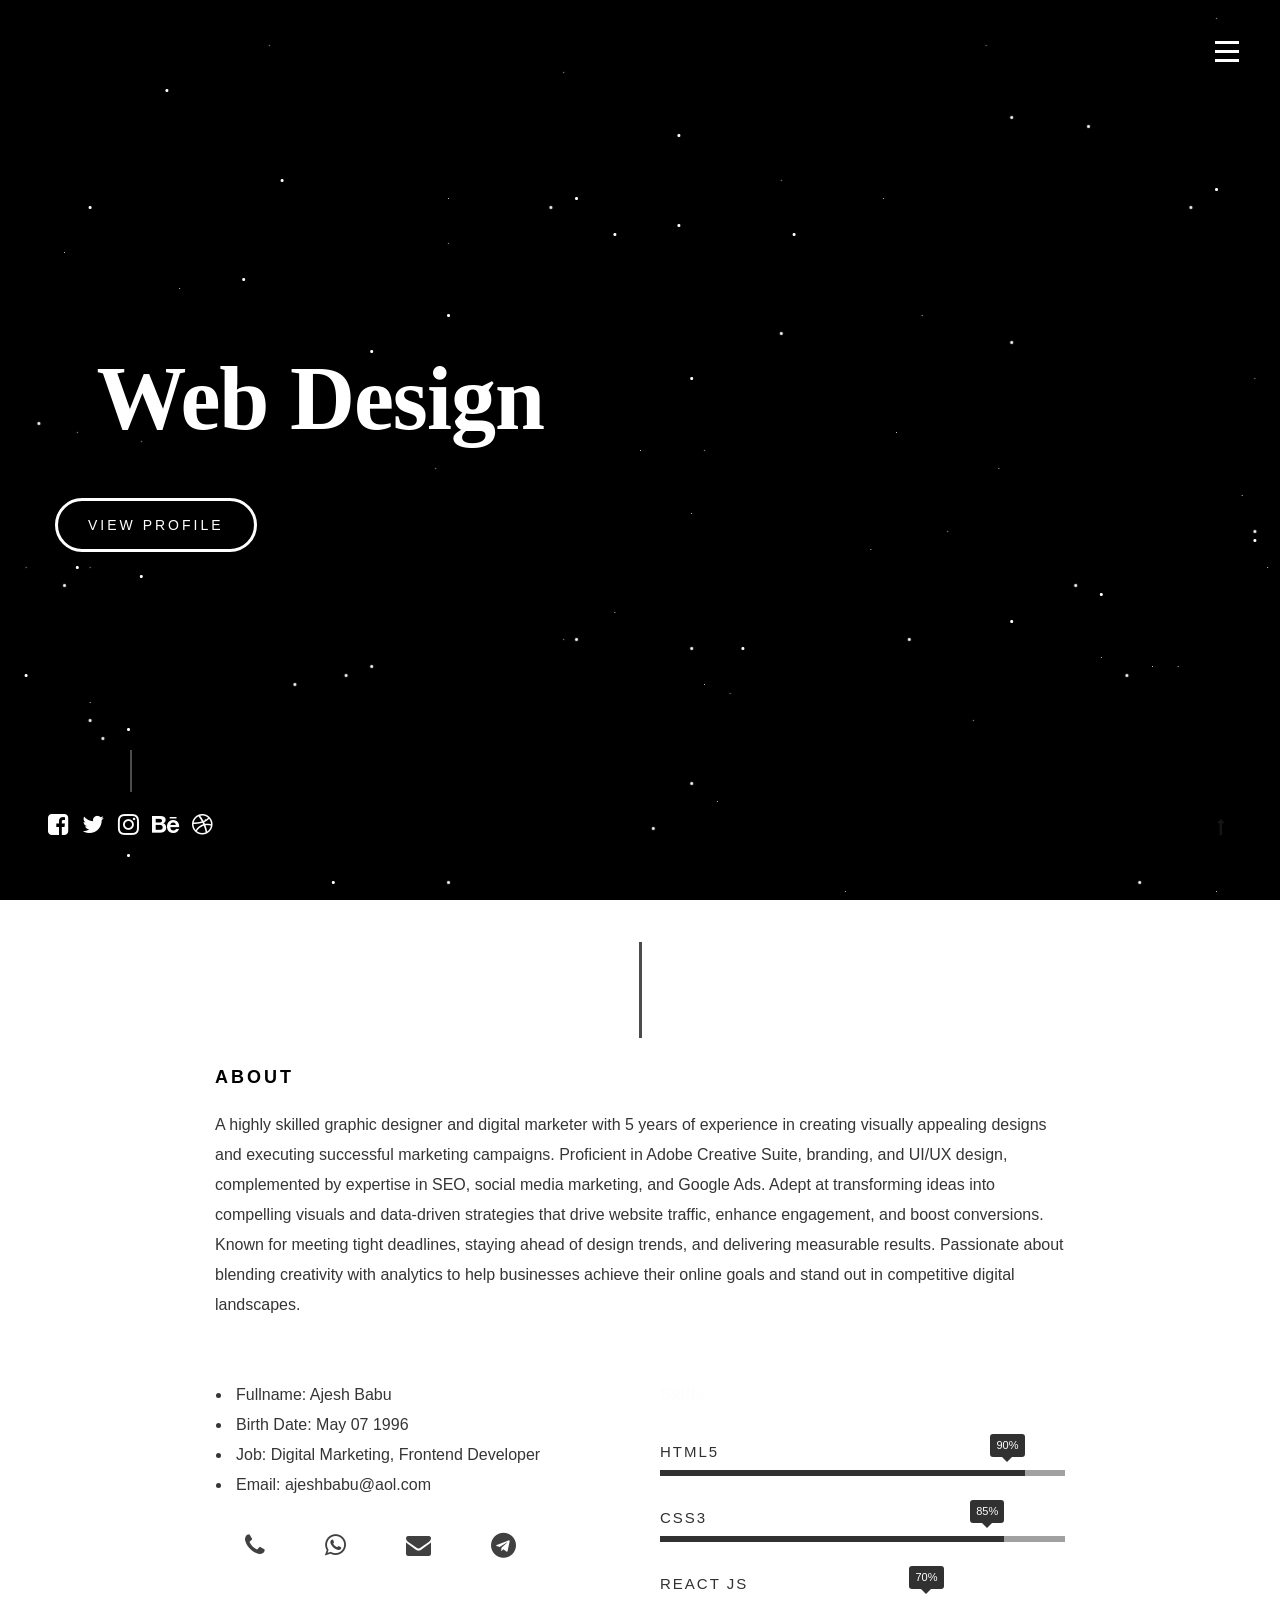
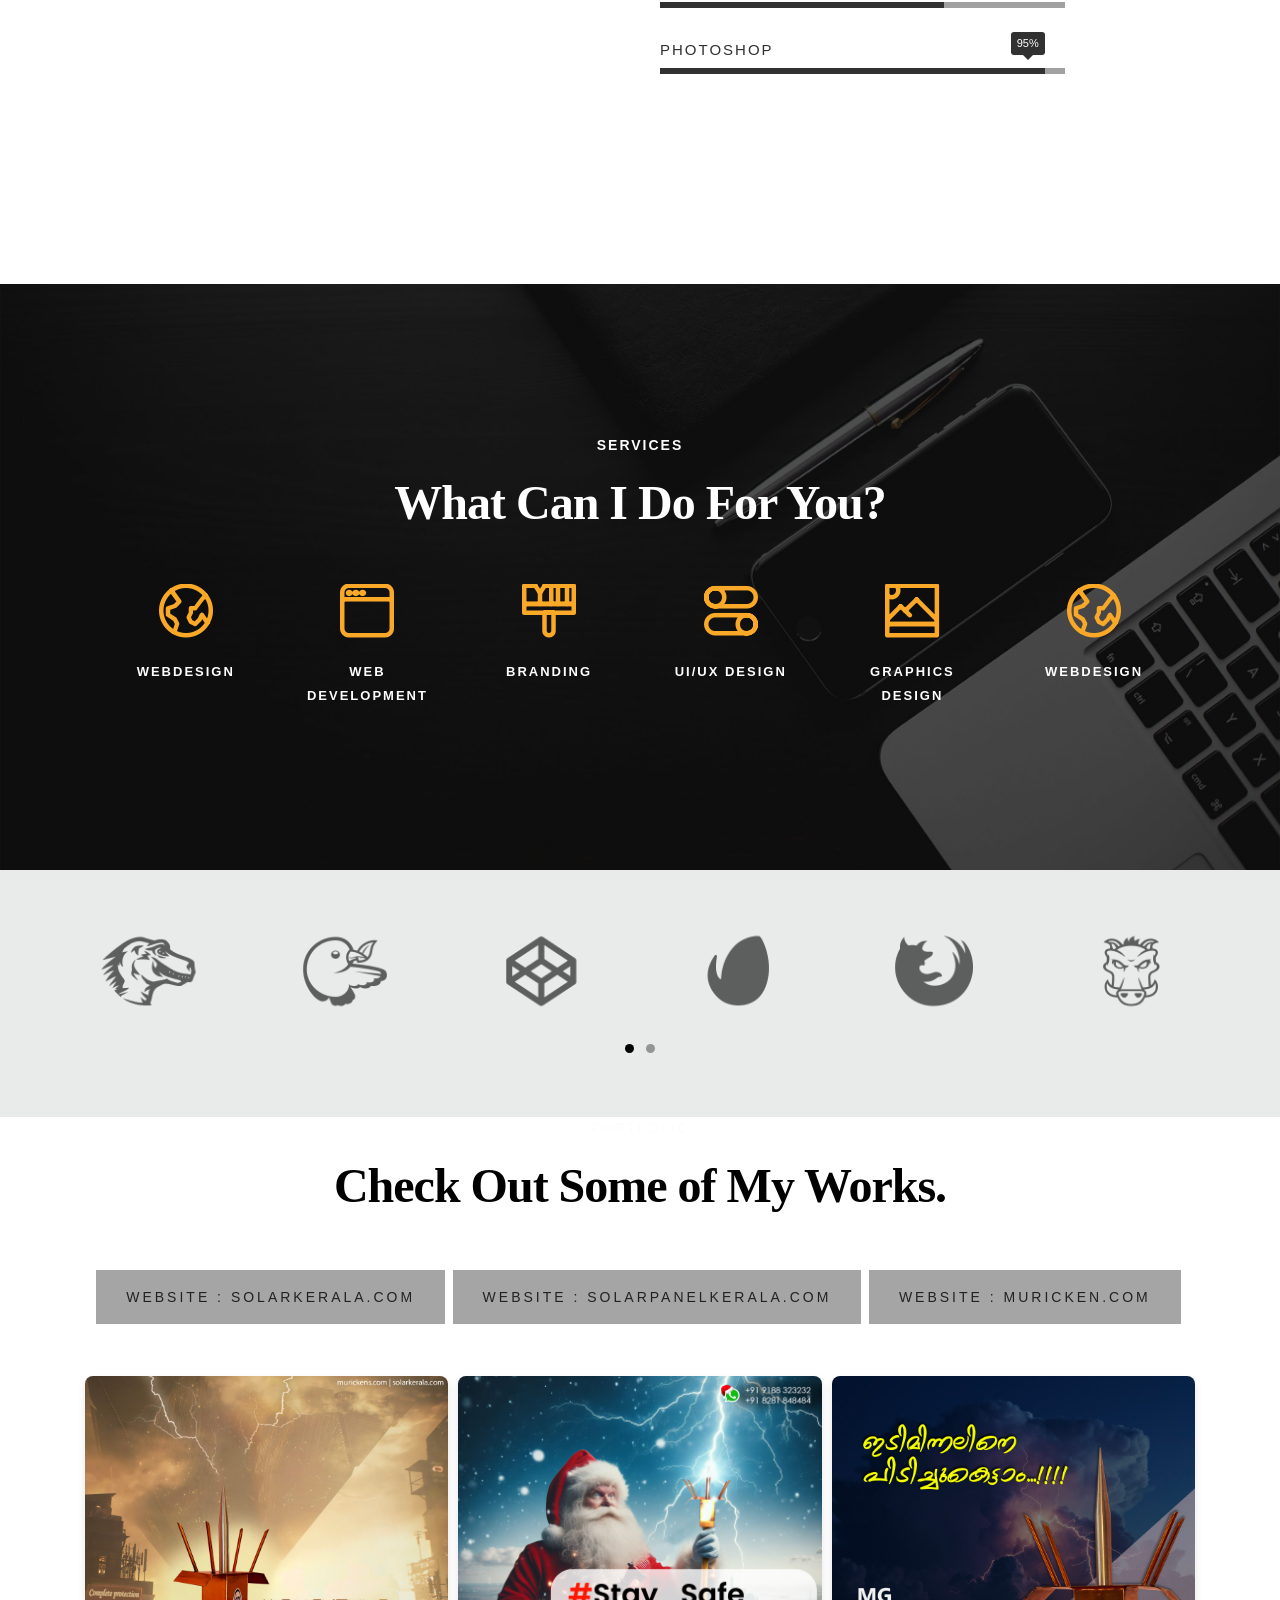
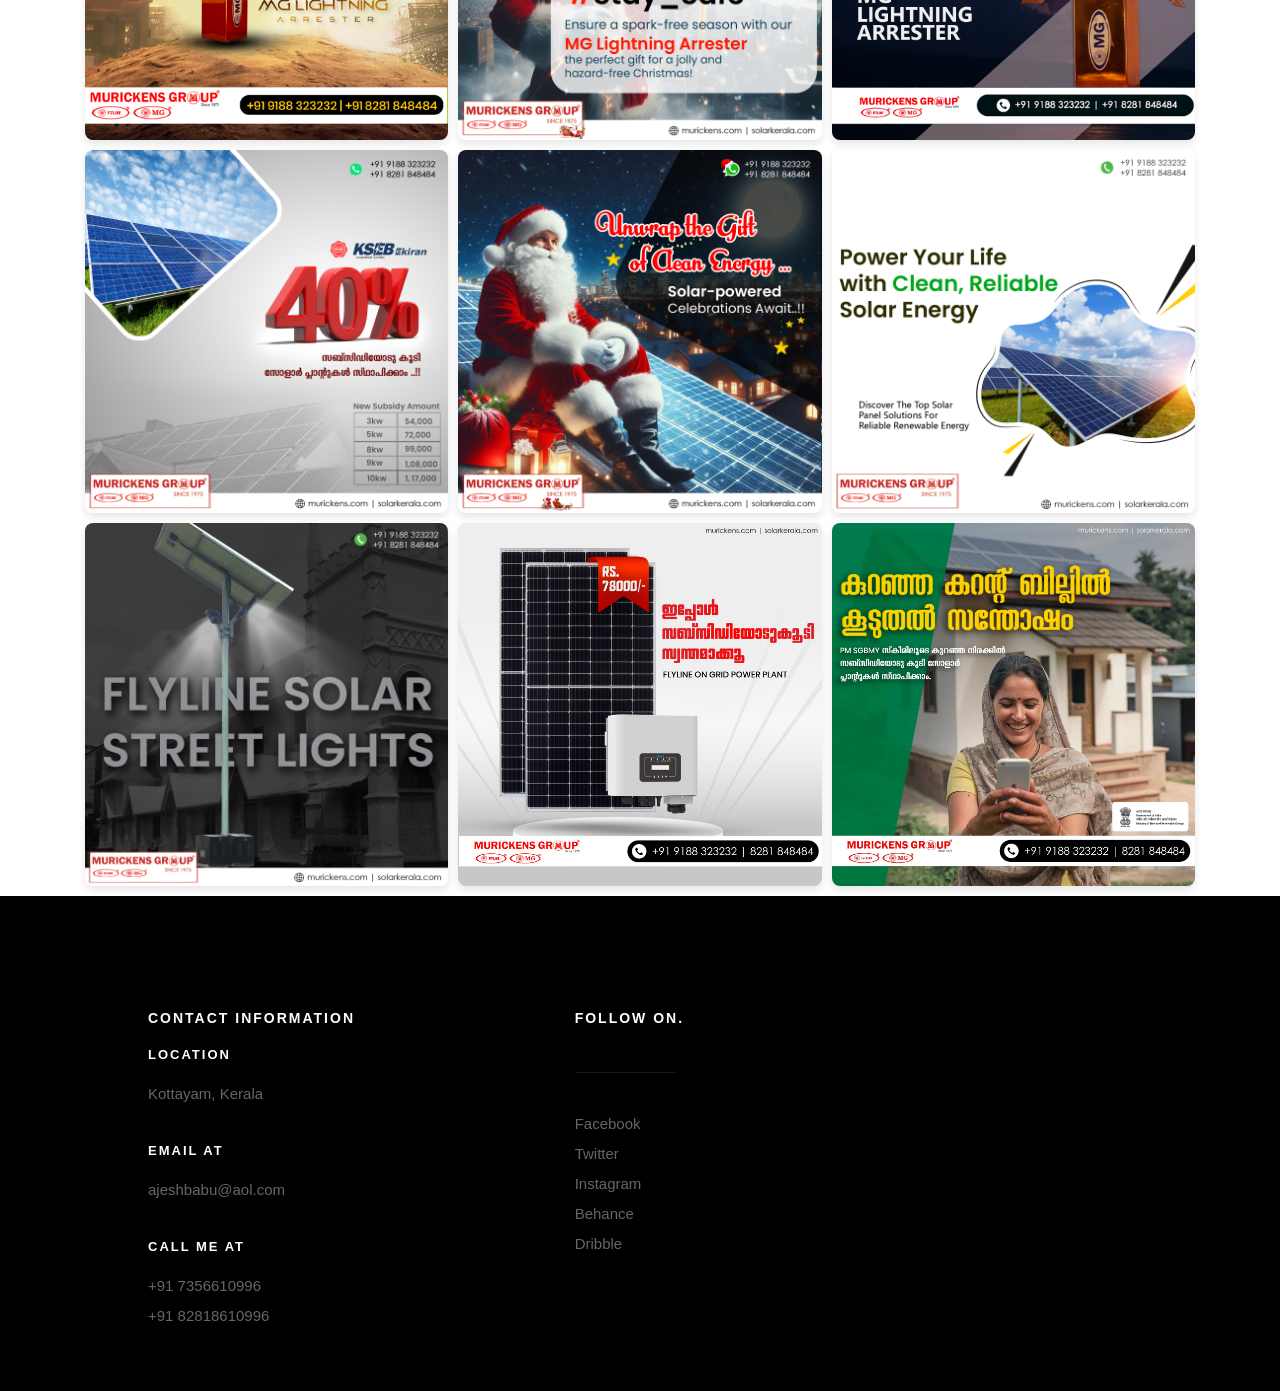
==== index.html @ 805abedb "Add files via upload" ====
<!DOCTYPE html>
<html class="no-js" lang="en"> 
<head>

   <!--- basic page needs
   ================================================== -->
   <meta charset="utf-8">
	<title>Ajesh Babu</title>
	<meta name="description" content="">  
	<meta name="author" content="">

   <!-- mobile specific metas
   ================================================== -->
	<meta name="viewport" content="width=device-width, initial-scale=1, maximum-scale=1">

 	<!-- CSS
   ================================================== -->
   <link rel="stylesheet" href="css/base.css">
   <link rel="stylesheet" href="css/vendor.css">  
   <link rel="stylesheet" href="css/main.css">  

   <!-- script
   ================================================== -->
	<script src="js/modernizr.js"></script>
	<script src="js/pace.min.js"></script>

   <!-- favicons
	================================================== -->
	<link rel="shortcut icon" href="favicon.ico" type="image/x-icon">
	<link rel="icon" href="favicon.ico" type="image/x-icon">

</head>
<body id="top">

	
	

	<header class="animate-section">
		<!-- Add to CSS -->
		
		<a id="header-menu-trigger" href="#0">
		 	<span class="header-menu-text"></span>
		  	<span class="header-menu-icon"></span>
		</a> 
		<nav id="menu-nav-wrap">
			<a href="#0" class="close-button" title="close"><span>Close</span></a>	
	   	<h3>Ajesh Babu </h3>  
<img src="images/ajz.png" alt="Avatar" style="width:200px" style="border-radius: 50%">
			<ul class="nav-list">
				<li class="current"><a class="smoothscroll" href="#home" title="">Home</a></li>
				<li><a class="smoothscroll" href="#about" title="">About</a></li>
				<li><a class="smoothscroll" href="#services" title="">Services</a></li>
				<li><a class="smoothscroll" href="#portfolio" title="">Works</a></li>
				<li><a class="smoothscroll" href="#contact" title="">Contact</a></li>						
			</ul>	

			
			<ul class="header-social-list">
	         <li>
	         	<a href="https://www.facebook.com/ajezhbabu"><i class="fa fa-facebook-square"></i></a>
	         </li>
	         <li>
	         	<a href="https://x.com/ajesh_babu"><i class="fa fa-twitter"></i></a>
	         </li>
	         <li>
	         	<a href="https://www.instagram.com/_ajesh_babu/"><i class="fa fa-instagram"></i></a>
	         </li>
            <li>
            	<a href="#"><i class="fa fa-behance"></i></a>
            </li>
	         <li>
	         	<a href="#"><i class="fa fa-dribbble"></i></a>
	         </li>	         
	      </ul>		

		</nav>  <!-- end #menu-nav-wrap -->

	</header> <!-- end header -->  


   <!-- home
   ================================================== -->
   

   	<div class="overlay"></div>

   	<div class="home-content-table">	
		   <div class="home-content-tablecell">
		   	<div class="row" align="left">
		   	<div class="col-twelve">		   			
			<div class="main"></div>
			</div>
				    				
	<h1>&nbsp;
	<a href=""class="typewrite" data-period="2000" data-type='[ "Web Design", "Graphic Design", "SEO", "SMM" ]'>
	<span class="wrap"></span>
	</a>
    </h1>
	<div class="more animate-intro"><a class="smoothscroll button stroke" href="#about">View Profile</a></div>							

			<!-- end col-twelve --> 
		   </div> <!-- end row --> 
		   </div> <!-- end home-content-tablecell --> 		   
		   </div> <!-- end home-content-table -->

		<ul class="home-social-list">
	    <div class="animate-intro">
	    <a href="https://www.facebook.com/ajezhbabu"><i class="fa fa-facebook-square"></i></a>&nbsp;
	    <a href="https://x.com/ajesh_babu"><i class="fa fa-twitter"></i></a>&nbsp;
	    <a href="https://www.instagram.com/_ajesh_babu/"><i class="fa fa-instagram"></i></a>&nbsp;
        <a href="#"><i class="fa fa-behance"></i></a>&nbsp;
	    <a href="#"><i class="fa fa-dribbble"></i></a>
	   </ul> <!-- end home-social-list -->	

	</section> <!-- end home -->


   <!-- about
   ================================================== -->
   
 
 
   <section id="about">
   <div class="row about-wrap">
	

   <h3 class="animate-this">About</h3>
   <p class="animate-this"> A highly skilled graphic designer and digital marketer with 5 years of experience in creating visually appealing designs and executing successful marketing campaigns. Proficient in Adobe Creative Suite, branding, and UI/UX design, complemented by expertise in SEO, social media marketing, and Google Ads. Adept at transforming ideas into compelling visuals and data-driven strategies that drive website traffic, enhance engagement, and boost conversions. Known for meeting tight deadlines, staying ahead of design trends, and delivering measurable results. Passionate about blending creativity with analytics to help businesses achieve their online goals and stand out in competitive digital landscapes.</p>	
   <Br>

<div class="row about-content">

	<div class="col-six tab-full">

		

		<ul class="info-list">
			<li>
				<strong>Fullname:</strong>
				<span>Ajesh Babu</span>
			</li>
			<li>
				<strong>Birth Date:</strong>
				<span>May 07 1996</span>
			</li>
			<li>
				<strong>Job:</strong>
				<span>Digital Marketing, Frontend Developer</span>
			</li>
			<!--<li>
				<strong>Website:</strong>
				<span>www.kardswebsite.com</span>
			</li>-->
			<li>
				<strong>Email:</strong>
				<span>ajeshbabu@aol.com</span>
			</li>

		</ul> <!-- /info-list -->
		<ub class="animate-this">
			<li><a class="call" href="tel:+91735610996"><i class="fa fa-phone" aria-hidden="true"></i></a></li>
			<li><a class="wp" href="https://wa.me/+917356610996"><i class="fa fa-whatsapp" aria-hidden="true"></i></a></li>
			<li><a class="mail" href="mailto:ajeshbabu@aol.com"><i class="fa fa-envelope" aria-hidden="true"></i></a></li>
			<li><a class="tele" href="https://t.me/ajezh"><i class="fa fa-telegram" aria-hidden="true"></i></a></li>
		 </ub>
		 <p></p>
	</div>

	<div class="col-six tab-full">

		<h4>Skills</h4>
		
		 <ul class="skill-bars">
			<li>
				<div class="progress percent90"><span>90%</span></div>
				<strong>HTML5</strong>
			</li>
			<li>
				<div class="progress percent85"><span>85%</span></div>
				<strong>CSS3</strong>
			</li>
			<li>
				<div class="progress percent70"><span>70%</span></div>
				<strong>React JS</strong>
			</li>
			<li>
				<div class="progress percent95"><span>95%</span></div>
				<strong>Photoshop</strong>
			</li>
			

		 </ul> <!-- /skill-bars -->		

	</div>

</div>
<br>
		

</div>
   	</div> <!-- end col-full  -->
   	</div> <!-- end about-wrap  -->
    </section> <!-- end about -->



	<section id="services">

		<div class="overlay"></div>

		<div class="row section-intro">
   		<div class="col-twelve">

   			<h5>Services</h5>
   			<h1>What Can I Do For You?</h1>

   		</div>   		
   	</div> <!-- /section-intro -->

   	<div class="row services-content">
    <div id="owl-slider" class="owl-carousel services-list">

	      	<div class="service">	
	      		<span class="icon"><i class="icon-earth"></i></span>            
	            <div class="service-content">	
	            	 <h6>Webdesign</h6>
                </div> 	         	 
				</div> <!-- /service -->
				<div class="service">	
					<span class="icon"><i class="icon-window"></i></span>                          
	            <div class="service-content">	
	            	<h6>Web Development</h6>  
                </div>	                          
			    </div> <!-- /service -->
    		   <div class="service">
			   	<span class="icon"><i class="icon-paint-brush"></i></span>		            
	            <div class="service-content">
            	<h6>Branding</h6>
	            </div> 	            	               

			   </div> <!-- /service -->

				<div class="service">

					<span class="icon"><i class="icon-toggles"></i></span>	              

	            <div class="service-content">

	            	<h6>UI/UX Design</h6>

		            
	         		
	            </div>                

				</div> <!-- /service -->

			   <div class="service">

			   	<span class="icon"><i class="icon-image"></i></span>	            

	            <div class="service-content">

	            	<h6>Graphics Design</h6>


	            </div>	               

			   </div> <!-- /service -->
        

	            
			   </div> <!-- /service -->

	      </div> <!-- /services-list -->
   		
   	</div> <!-- /services-content -->
		
	</section>






   
	<!-- stats
   ================================================== -->
   <section id="clients">

		<div class="row animate-this">
			<div class="col-twelve">

				<div class="client-lists owl-carousel">
  					<div><img src="images/clients/mozilla.png" alt=""></div>
  					<div><img src="images/clients/bower.png" alt=""></div>
  					<div><img src="images/clients/codepen.png" alt=""></div>
  					<div><img src="images/clients/envato.png" alt=""></div>
  					<div><img src="images/clients/firefox.png" alt=""></div>
  					<div><img src="images/clients/grunt.png" alt=""></div>
  					<div><img src="images/clients/evernote.png" alt=""></div>
  					<div><img src="images/clients/github.png" alt=""></div>
  					<div><img src="images/clients/joomla.png" alt=""></div>
  					<div><img src="images/clients/jQuery.png" alt=""></div>
  					<div><img src="images/clients/wordpress.png" alt=""></div>
				</div>
				
			</div> <!-- end col-twelve -->
		</div> <!-- end row -->

   </section> <!-- end clients -->





   <section id="portfolio">

	<div class="row section-intro">
	   <div class="col-twelve">

		   <h5>Portfolio</h5>
		   <h1>Check Out Some of My Works.</h1><br>
<div align="center">
<a href="https://solarkerala.com"><button class="bu">
    <span>Website : Solarkerala.com</span>
</button></a>
<a href="https://solarpanelkerala.com"><button class="bu">
    <span>Website : Solarpanelkerala.com</span>
</button></a>
<a href="https://muricken.com"><button class="bu">
    <span>Website : muricken.com</span>
</button></a>
</div>

 <br>

    <div class="gallery">
        <div class="gallery-item">
            <img src="images/portfolio/1.jpg" alt="Image 1">
        </div>
        <div class="gallery-item">
            <img src="images/portfolio/2.jpg" alt="Image 2">
        </div>
        <div class="gallery-item">
            <img src="images/portfolio/3.jpg" alt="Image 3">
        </div>
        <div class="gallery-item">
            <img src="images/portfolio/4.jpg" alt="Image 4">
        </div>
        <div class="gallery-item">
            <img src="images/portfolio/5.jpg" alt="Image 5">
        </div>
        <div class="gallery-item">
            <img src="images/portfolio/6.jpg" alt="Image 6">
        </div>
		<div class="gallery-item">
            <img src="images/portfolio/7.jpg" alt="Image 4">
        </div>
        <div class="gallery-item">
            <img src="images/portfolio/8.jpg" alt="Image 5">
        </div>
        <div class="gallery-item">
            <img src="images/portfolio/9.webp" alt="Image 6">
        </div>
    </div>

</section> <!-- /portfolio --> 
	<!-- contact
   ================================================== -->
 
	<footer>
     	<div class="footer-main">

   		<div class="row">  

	      	<div class="col-five tab-full footer-about">       

				<h5>Contact Information</h5>

				<div class="cinfo">
					  <h6>Location</h6>
					  <p>
					   Kottayam, Kerala
				   </p>
				  </div> <!-- end cinfo -->
   
				  <div class="cinfo">
					  <h6>Email At</h6>
					  <p>
						ajeshbabu@aol.com	     
					  </p>
				  </div> <!-- end cinfo -->
   
				  <div class="cinfo">
					  <h6>Call me At</h6>
					  <p>
						  +91 7356610996
						  <br> +91 82818610996
					  </p>
				  </div>
		      </div> <!-- end footer-about -->

	      	<div class="col-three tab-full footer-social">

	      		<h4 class="h05">Follow on.</h4>

	      		<ul class="list-links">
	      			<li><a href="https://www.facebook.com/ajezhbabu">Facebook</a></li>
						<li><a href="https://x.com/ajesh_babu">Twitter</a></li>
						<li><a href="https://www.instagram.com/_ajesh_babu/">Instagram</a></li>
						<li><a href="#">Behance</a></li>
						<li><a href="#">Dribble</a></li>						
					</ul>

	      	</div> <!-- end footer-social -->  

	      	

	      		

	      		</div>
	      	           	
	      	</div> <!-- end footer-subscribe -->      	    

	      </div> <!-- end row -->

   	</div> <!-- end footer-main -->

   

      <div id="go-top">
		   <a class="smoothscroll" title="Back to Top" href="#top">
		   	<i class="fa fa-long-arrow-up" aria-hidden="true"></i>
		   </a>
		</div>		
   </footer>

   <div id="preloader"> 
    	<div id="loader"></div>
   </div> 

   <!-- Java Script
   ================================================== --> 
   <script src="js/jquery-2.1.3.min.js"></script>
   <script src="js/plugins.js"></script>
   <script src="js/main.js"></script>

</body>

</html>
---- css/base.css ----
/* =================================================================== 
 *
 *  Infinity v1.0 Base Stylesheet
 *  01-02-2017
 *  ------------------------------------------------------------------
 *  TOC:
 *  01. reset
 *  02. basic/base setup styles
 *  03. grid
 *  04. MISC
 *
 * =================================================================== */

/* ===================================================================
 *  01. reset - normalize.css v3.0.2 | MIT License | git.io/normalize
 *
 * ------------------------------------------------------------------- */
html {
  font-family: sans-serif;
  -ms-text-size-adjust: 100%;
  -webkit-text-size-adjust: 100%;
}

body {
  margin: 0;
}

article,
aside,
details,
figcaption,
figure,
footer,
header,
hgroup,
main,
menu,
nav,
section,
summary {
  display: block;
}

audio, canvas, progress, video {
  display: inline-block;
  vertical-align: baseline;
}

audio:not([controls]) {
  display: none;
  height: 0;
}

[hidden],
template {
  display: none;
}

a {
  background: transparent;
}

a:active, a:hover {
  outline: 0;
}

abbr[title] {
  border-bottom: 1px dotted;
}

b, strong {
  font-weight: bold;
}

dfn {
  font-style: italic;
}

h1 {
  font-size: 2em;
  margin: 0.67em 0;
}

mark {
  background: #ff0;
  color: #000;
}

small {
  font-size: 80%;
}

sub,
sup {
  font-size: 75%;
  line-height: 0;
  position: relative;
  vertical-align: baseline;
}

sup {
  top: -0.5em;
}

sub {
  bottom: -0.25em;
}

img {
  border: 0;
}

svg:not(:root) {
  overflow: hidden;
}

figure {
  margin: 1em 40px;
}

hr {
  -moz-box-sizing: content-box;
  box-sizing: content-box;
  height: 0;
}

pre {
  overflow: auto;
}

code,
kbd,
pre,
samp {
  font-family: monospace, monospace;
  font-size: 1em;
}

button, input, optgroup,
select, textarea {
  color: inherit;
  font: inherit;
  margin: 0;
}

button {
  overflow: visible;
}

button, select {
  text-transform: none;
}

button,
html input[type="button"],
input[type="reset"],
input[type="submit"] {
  -webkit-appearance: button;
  cursor: pointer;
}

button[disabled],
html input[disabled] {
  cursor: default;
}

button::-moz-focus-inner,
input::-moz-focus-inner {
  border: 0;
  padding: 0;
}

input {
  line-height: normal;
}

input[type="checkbox"],
input[type="radio"] {
  box-sizing: border-box;
  padding: 0;
}

input[type="number"]::-webkit-inner-spin-button,
input[type="number"]::-webkit-outer-spin-button {
  height: auto;
}

input[type="search"] {
  -webkit-appearance: textfield;
  -moz-box-sizing: content-box;
  -webkit-box-sizing: content-box;
  box-sizing: content-box;
}

input[type="search"]::-webkit-search-cancel-button,
input[type="search"]::-webkit-search-decoration {
  -webkit-appearance: none;
}

fieldset {
  border: 1px solid #c0c0c0;
  margin: 0 2px;
  padding: 0.35em 0.625em 0.75em;
}

legend {
  border: 0;
  padding: 0;
}

textarea {
  overflow: auto;
}

optgroup {
  font-weight: bold;
}

table {
  border-collapse: collapse;
  border-spacing: 0;
}

td, th {
  padding: 0;
}

/* ===================================================================
 *  02. basic/base setup styles - (_basic.scss)
 *
 * ------------------------------------------------------------------- */
html {
  font-size: 62.5%;
  box-sizing: border-box;
}

*,
*::before,
*::after {
  box-sizing: inherit;
}

body {
  font-weight: normal;
  line-height: 1;
  text-rendering: optimizeLegibility;
  word-wrap: break-word;
  -webkit-overflow-scrolling: touch;
  -webkit-text-size-adjust: none;
}

body, input, button {
  -moz-osx-font-smoothing: grayscale;
  -webkit-font-smoothing: antialiased;
}

/* ------------------------------------------------------------------- 
 * Media - (_basic.scss)
 * ------------------------------------------------------------------- */
img, video {
  max-width: 100%;
  height: auto;
}

/* ------------------------------------------------------------------- 
 * Typography resets - (_basic.scss)
 * ------------------------------------------------------------------- */
div, dl, dt, dd, ul, ol, li, h1, h2, h3, h4, h5, h6, pre, form, p, blockquote, th, td {
  margin: 0;
  padding: 0;
}

h1, h2, h3, h4, h5, h6 {
  -webkit-font-variant-ligatures: common-ligatures;
  -moz-font-variant-ligatures: common-ligatures;
  font-variant-ligatures: common-ligatures;
  text-rendering: optimizeLegibility;
}

em, i {
  font-style: italic;
  line-height: inherit;
}

strong, b {
  font-weight: bold;
  line-height: inherit;
}

small {
  font-size: 60%;
  line-height: inherit;
}

ol, ul {
  list-style: none;
}

li {
  display: block;
}

/* ------------------------------------------------------------------- 
 * links - (_basic.scss)
 * ------------------------------------------------------------------- */
a {
  text-decoration: none;
  line-height: inherit;
}

a img {
  border: none;
}

/* ------------------------------------------------------------------- 
 * inputs - (_basic.scss)
 * ------------------------------------------------------------------- */
fieldset {
  margin: 0;
  padding: 0;
}

input[type="email"],
input[type="number"],
input[type="search"],
input[type="text"],
input[type="tel"],
input[type="url"],
input[type="password"],
textarea {
  -webkit-appearance: none;
  -moz-appearance: none;
  -ms-appearance: none;
  -o-appearance: none;
  appearance: none;
}

/* ===================================================================
 *  03. grid - (_grid.scss)
 *
 * ------------------------------------------------------------------- */
.row {
  width: 94%;
  max-width: 1170px;
  margin: 0 auto;
}
.row:before, .row:after {
  content: "";
  display: table;
}
.row:after {
  clear: both;
}

.row .row {
  width: auto;
  max-width: none;
  margin-left: -20px;
  margin-right: -20px;
}

[class*="col-"], .bgrid {
  float: left;
}

[class*="col-"] + [class*="col-"].end {
  float: right;
}

[class*="col-"] {
  padding: 0 20px;
}

.col-one {
  width: 8.33333%;
}

.col-two, .col-1-6 {
  width: 16.66667%;
}

.col-three, .col-1-4 {
  width: 25%;
}

.col-four, .col-1-3 {
  width: 33.33333%;
}

.col-five {
  width: 41.66667%;
}

.col-six, .col-1-2 {
  width: 50%;
}

.col-seven {
  width: 58.33333%;
}

.col-eight, .col-2-3 {
  width: 66.66667%;
}

.col-nine, .col-3-4 {
  width: 75%;
}

.col-ten, .col-5-6 {
  width: 83.33333%;
}

.col-eleven {
  width: 91.66667%;
}

.col-twelve, .col-full {
  width: 100%;
}

/* ------------------------------------------------------------------- 
 * small screens - (_grid.scss)
 * ------------------------------------------------------------------- */
@media screen and (max-width: 1024px) {
  .row .row {
    margin-left: -18px;
    margin-right: -18px;
  }

  [class*="col-"] {
    padding: 0 18px;
  }
}
/* ------------------------------------------------------------------- 
 * tablets - (_grid.scss)
 * ------------------------------------------------------------------- */
@media screen and (max-width: 768px) {
  .row {
    width: auto;
    padding-left: 30px;
    padding-right: 30px;
  }

  .row .row {
    padding-left: 0;
    padding-right: 0;
    margin-left: -15px;
    margin-right: -15px;
  }

  [class*="col-"] {
    padding: 0 15px;
  }

  .tab-1-4 {
    width: 25%;
  }

  .tab-1-3 {
    width: 33.33333%;
  }

  .tab-1-2 {
    width: 50%;
  }

  .tab-2-3 {
    width: 66.66667%;
  }

  .tab-3-4 {
    width: 75%;
  }

  .tab-full {
    width: 100%;
  }
}
/* ------------------------------------------------------------------- 
 * large mobile devices - (_grid.scss)
 * ------------------------------------------------------------------- */
@media screen and (max-width: 600px) {
  .row {
    padding-left: 25px;
    padding-right: 25px;
  }

  .row .row {
    margin-left: -10px;
    margin-right: -10px;
  }

  [class*="col-"] {
    padding: 0 10px;
  }

  .mob-1-4 {
    width: 25%;
  }

  .mob-1-2 {
    width: 50%;
  }

  .mob-3-4 {
    width: 75%;
  }

  .mob-full {
    width: 100%;
  }
}
/* ------------------------------------------------------------------- 
 * small mobile devices - (_grid.scss)
 * ------------------------------------------------------------------- */
@media screen and (max-width: 400px) {
  .row .row {
    padding-left: 0;
    padding-right: 0;
    margin-left: 0;
    margin-right: 0;
  }

  [class*="col-"] {
    width: 100% !important;
    float: none !important;
    clear: both !important;
    margin-left: 0;
    margin-right: 0;
    padding: 0;
  }

  [class*="col-"] + [class*="col-"].end {
    float: none;
  }
}
/* ===================================================================
 * block grids - (_grid.scss)
 *
 * ------------------------------------------------------------------- */
[class*="block-"]:before, [class*="block-"]:after {
  content: "";
  display: table;
}
[class*="block-"]:after {
  clear: both;
}

.block-1-6 .bgrid {
  width: 16.66667%;
}

.block-1-4 .bgrid {
  width: 25%;
}

.block-1-3 .bgrid {
  width: 33.33333%;
}

.block-1-2 .bgrid {
  width: 50%;
}

/**
 * Clearing for block grid columns. Allow columns with 
 * different heights to align properly.
 */
.block-1-6 .bgrid:nth-child(6n+1),
.block-1-4 .bgrid:nth-child(4n+1),
.block-1-3 .bgrid:nth-child(3n+1),
.block-1-2 .bgrid:nth-child(2n+1) {
  clear: both;
}

/* ------------------------------------------------------------------- 
 * small screens - (_grid.scss)
 * ------------------------------------------------------------------- */
@media screen and (max-width: 1024px) {
  .block-s-1-6 .bgrid {
    width: 16.66667%;
  }

  .block-s-1-4 .bgrid {
    width: 25%;
  }

  .block-s-1-3 .bgrid {
    width: 33.33333%;
  }

  .block-s-1-2 .bgrid {
    width: 50%;
  }

  .block-s-full .bgrid {
    width: 100%;
    clear: both;
  }

  [class*="block-s-"] .bgrid:nth-child(n) {
    clear: none;
  }

  .block-s-1-6 .bgrid:nth-child(6n+1),
  .block-s-1-4 .bgrid:nth-child(4n+1),
  .block-s-1-3 .bgrid:nth-child(3n+1),
  .block-s-1-2 .bgrid:nth-child(2n+1) {
    clear: both;
  }
}
/* ------------------------------------------------------------------- 
 * tablets - (_grid.scss)
 * ------------------------------------------------------------------- */
@media screen and (max-width: 768px) {
  .block-tab-1-6 .bgrid {
    width: 16.66667%;
  }

  .block-tab-1-4 .bgrid {
    width: 25%;
  }

  .block-tab-1-3 .bgrid {
    width: 33.33333%;
  }

  .block-tab-1-2 .bgrid {
    width: 50%;
  }

  .block-tab-full .bgrid {
    width: 100%;
    clear: both;
  }

  [class*="block-tab-"] .bgrid:nth-child(n) {
    clear: none;
  }

  .block-tab-1-6 .bgrid:nth-child(6n+1),
  .block-tab-1-4 .bgrid:nth-child(4n+1),
  .block-tab-1-3 .bgrid:nth-child(3n+1),
  .block-tab-1-2 .bgrid:nth-child(2n+1) {
    clear: both;
  }
}
/* ------------------------------------------------------------------- 
 * large mobile devices - (_grid.scss)
 * ------------------------------------------------------------------- */
@media screen and (max-width: 600px) {
  .block-mob-1-6 .bgrid {
    width: 16.66667%;
  }

  .block-mob-1-4 .bgrid {
    width: 25%;
  }

  .block-mob-1-3 .bgrid {
    width: 33.33333%;
  }

  .block-mob-1-2 .bgrid {
    width: 50%;
  }

  .block-mob-full .bgrid {
    width: 100%;
    clear: both;
  }

  [class*="block-mob-"] .bgrid:nth-child(n) {
    clear: none;
  }

  .block-mob-1-6 .bgrid:nth-child(6n+1),
  .block-mob-1-4 .bgrid:nth-child(4n+1),
  .block-mob-1-3 .bgrid:nth-child(3n+1),
  .block-mob-1-2 .bgrid:nth-child(2n+1) {
    clear: both;
  }
}
/* ------------------------------------------------------------------- 
 * stack on small mobile devices - (_grid.scss)
 * ------------------------------------------------------------------- */
@media screen and (max-width: 400px) {
  .stack .bgrid {
    width: 100% !important;
    float: none !important;
    clear: both !important;
    margin-left: 0;
    margin-right: 0;
  }
}
/* ===================================================================
 *  04. MISC  - (_grid.scss)
 *
 * ------------------------------------------------------------------- */
 
/* Clearing - (http://nicolasgallagher.com/micro-clearfix-hack/
 */
.group:before, .group:after {
  content: "";
  display: table;
}
.group:after {
  clear: both;
}

/* Misc Helper Styles 
 */
.hide {
  display: none;
}

.invisible {
  visibility: hidden;
}

.antialiased {
  -webkit-font-smoothing: antialiased;
  -moz-osx-font-smoothing: grayscale;
}

.overflow-hidden {
  overflow: hidden;
}

.remove-bottom {
  margin-bottom: 0;
}

.half-bottom {
  margin-bottom: 1.5rem !important;
}

.add-bottom {
  margin-bottom: 3rem !important;
}

.no-border {
  border: none;
}

.full-width {
  width: 100%;
}

.text-center {
  text-align: center;
}

.text-left {
  text-align: left;
}

.text-right {
  text-align: right;
}

.pull-left {
  float: left;
}

.pull-right {
  float: right;
}

.align-center {
  margin-left: auto;
  margin-right: auto;
  text-align: center;
}
---- css/main.css ----
@import url("font-awesome/css/font-awesome.min.css");
@import url("micons/micons.css");




html {
  font-size: 10px;
}
@media only screen and (max-width: 1024px) {
  html {
    font-size: 9.375px;
  }
}
@media only screen and (max-width: 768px) {
  html {
    font-size: 10px;
  }
}
@media only screen and (max-width: 400px) {
  html {
    font-size: 9.375px;
  }
}

html, body {
  height: 100%;
}

body {
  background: #111111;
  font-family: "poppins"  ;
  font-size: 1.6rem;
  line-height: 3rem;
  color: #353535;
  margin: 0;
  padding: 0;
}




ub {
  
 

  display:flex;
}
ub li {
  list-style:none;
}
ub li a {
 
 
  font-size:25px;
  text-align:center;
  
  color:#404040;
  margin: 0 30px;
  transition:.5s;
}

.call:hover {
  color: #050d7c;
}

.wp:hover {
  color: #00cc00;
}

.mail:hover {
  color:  #ff3300;
}
.mail:hover span { 
  background:  #ff3300;
}
.tele:hover {
  color: #3399ff;
}






/* ------------------------------------------------------------------- 
 * links - (_document-setup) 
 * ------------------------------------------------------------------- */
a, a:visited {
  color: #ffffff;
  -moz-transition: all 0.3s ease-in-out;
  -o-transition: all 0.3s ease-in-out;
  -webkit-transition: all 0.3s ease-in-out;
  -ms-transition: all 0.3s ease-in-out;
  transition: all 0.3s ease-in-out;
}

a:hover, a:focus {
  color: #000000;
}


/* ===================================================================
 *  03. typography & general theme styles - (_document-setup.scss) 
 *
 * ------------------------------------------------------------------- */
h1, h2, h3, h4, h5, h6,
.h01, .h02, .h03, .h04, .h05, .h06 {
 font-family: "Poppins ExtraLight",   ;
  color: #fdfdfd;
  font-style: normal;
  text-rendering: optimizeLegibility;
  margin-bottom: 2.1rem;
}

h3, .h03, h4, .h04 {
  margin-bottom: 1.8rem;
}

h5, .h05, h6, .h06 {
  margin-bottom: 1.2rem;
}

h1, .h01 {
  font-size: 3.1rem;
  line-height: 1.35;
  letter-spacing: -.1rem;
}
@media only screen and (max-width: 600px) {
  h1, .h01 {
    font-size: 2.6rem;
    letter-spacing: -.07rem;
  }
}

h2, .h02 {
  font-size: 2.4rem;
  line-height: 1.25;
}

h3, .h03 {
  font-size: 2rem;
  line-height: 1.5;
}

h4, .h04 {
  font-size: 1.7rem;
  line-height: 1.76;
}

h5, .h05 {
  font-size: 1.4rem;
  line-height: 1.7;
  text-transform: uppercase;
  letter-spacing: .2rem;
}

h6, .h06 {
  font-size: 1.3rem;
  line-height: 1.85;
  text-transform: uppercase;
  letter-spacing: .2rem;
}

p img {
  margin: 0;
}

p.lead {
 font-family: "Poppins",   ;
  font-size: 2rem;
  line-height: 1.8;
  color: #4f4f4f;
  margin-bottom: 3.6rem;
}
@media only screen and (max-width: 768px) {
  p.lead {
    font-size: 1.8rem;
  }
}

em, i, strong, b {
  font-size: 1.6rem;
  line-height: 3rem;
  font-style: normal;
  font-weight: normal;
}

em, i {
  font-family: "poppins",   ;;
}

strong, b {
 font-family: "poppins",   ;
}

small {
  font-size: 1.1rem;
  line-height: inherit;
}

blockquote {
  margin: 3rem 0;
  padding-left: 5rem;
  position: relative;
}

blockquote:before {
  content: "\201C";
  font-size: 10rem;
  line-height: 0px;
  margin: 0;
  color: rgba(0, 0, 0, 0.3);
  font-family: "poppins",   ;
  position: absolute;
  top: 3.6rem;
  left: 0;
}

blockquote p {
  font-family: "poppins",   ;
  font-style: italic;
  padding: 0;
  font-size: 1.9rem;
  line-height: 1.895;
}

blockquote cite {
  display: block;
  font-size: 1.3rem;
  font-style: normal;
  line-height: 1.615;
}

blockquote cite:before {
  content: "\2014 \0020";
}

blockquote cite a,
blockquote cite a:visited {
  color: #4f4f4f;
  border: none;
}

abbr {
 font-family: "poppins",   ;
  font-variant: small-caps;
  text-transform: lowercase;
  letter-spacing: .05rem;
  color: #4f4f4f;
}

var, kbd, samp, code, pre {
  font-family: "poppins";
}

pre {
  padding: 2.4rem 3rem 3rem;
  background: #F1F1F1;
}

code {
  font-size: 1.4rem;
  margin: 0 .2rem;
  padding: .3rem .6rem;
  white-space: nowrap;
  background: #F1F1F1;
  border: 1px solid #E1E1E1;
  border-radius: 3px;
}

pre > code {
  display: block;
  white-space: pre;
  line-height: 2;
  padding: 0;
  margin: 0;
}

pre.prettyprint > code {
  border: none;
}

del {
  text-decoration: line-through;
}

abbr[title], dfn[title] {
  border-bottom: 1px dotted;
  cursor: help;
}

mark {
  background: #FFF49B;
  color: #000;
}

hr {
  border: solid #d2d2d2;
  border-width: 1px 0 0;
  clear: both;
  margin: 2.4rem 0 1.5rem;
  height: 0;
}

/* ------------------------------------------------------------------- 
 * Lists - (_document-setup.scss)  
 * ------------------------------------------------------------------- */
ol {
  list-style: decimal;
}

ul {
  list-style: disc;
}

li {
  display: list-item;
}

ol, ul {
  margin-left: 1.7rem;
}

ul li {
  padding-left: .4rem;
}

ul ul, ul ol,
ol ol, ol ul {
  margin: .6rem 0 .6rem 1.7rem;
}

ul.disc li {
  display: list-item;
  list-style: none;
  padding: 0 0 0 .8rem;
  position: relative;
}
ul.disc li::before {
  content: "";
  display: inline-block;
  width: 8px;
  height: 8px;
  border-radius: 50%;
  background: #ffffff;
  position: absolute;
  left: -17px;
  top: 11px;
  vertical-align: middle;
}

dt {
  margin: 0;
  color: #ffffff;
}

dd {
  margin: 0 0 0 2rem;
}

/* ------------------------------------------------------------------- 
 * Spacing - (_document-setup)  
 * ------------------------------------------------------------------- */
button, .button {
  margin-bottom: 1.2rem;
}

fieldset {
  margin-bottom: 1.5rem;
}

input,
textarea,
select,
pre,
blockquote,
figure,
table,
p,
ul,
ol,
dl,
form,
.fluid-video-wrapper,
.ss-custom-select {
  margin-bottom: 3rem;
}

/* ------------------------------------------------------------------- 
 * floated image - (_document-setup)  
 * ------------------------------------------------------------------- */
img.pull-right {
  margin: 1.5rem 0 0 3rem;
}

img.pull-left {
  margin: 1.5rem 3rem 0 0;
}
/*------skills---------*/


.skill {
  width: 100%;
  margin: 10px 0;
}

.title {
  color: #fff;
  font-weight: 700;
}

.progress-bar {
  background: #404040;
  border-radius: 3px;
  width: 100%;
  height: 5px;
  margin-top: 5px;
/*   overflow: hidden; */
}

.progress {
/*   width: 0; */
}

#html .progress {
  max-width: 90%;
  height: 100%;
  background: #ed2828;
  border-radius: 3px;
  position: relative;
  animation: 1s ease 0s 1 loadBars; 
}

#html .progress::after {
  content: "90%";
  font-size: 12px;
  line-height: 14px;
  text-align: center;
  height: 15px;
  width: 30px;
  background: #fff;
  position: absolute;
  padding: 2px 3px;
  border-radius: 4px;
  right: -18px;
  top: -30px;
}

#html .progress::before {
  content: "";
  position: absolute;
  width: 0; 
  height: 0; 
  right: -5px;
  top: -12px;  
  border-left: 6px solid transparent;
  border-right: 6px solid transparent;
  border-top: 6px solid #fff;
}

#css .progress {
  max-width: 70%;
  height: 100%;
  background: #ed2828;
  position: relative;
  animation: 1s ease 0s 1 loadBars; 
}

#css .progress::after {
  content: "70%";
  font-size: 12px;
  line-height: 14px;
  text-align: center;
  height: 15px;
  width: 30px;
  background: #fff;
  position: absolute;
  padding: 2px 3px;
  border-radius: 4px;
  right: -18px;
  top: -30px;
}

#css .progress::before {
  content: "";
  position: absolute;
  width: 0; 
  height: 0; 
  right: -5px;
  top: -12px;  
  border-left: 6px solid transparent;
  border-right: 6px solid transparent;
  border-top: 6px solid #fff;
}

#js .progress {
  max-width: 60%;
  height: 100%;
  background: #ed2828;
  position: relative;
  animation: 1s ease 0s 1 loadBars; 
}

#js .progress::after {
  content: "60%";
  font-size: 12px;
  line-height: 14px;
  text-align: center;
  height: 15px;
  width: 30px;
  background: #fff;
  position: absolute;
  padding: 2px 3px;
  border-radius: 4px;
  right: -18px;
  top: -30px;
}

#js .progress::before {
  content: "";
  position: absolute;
  width: 0; 
  height: 0; 
  right: -5px;
  top: -12px;  
  border-left: 6px solid transparent;
  border-right: 6px solid transparent;
  border-top: 6px solid #fff;
}

@keyframes loadBars{
  0% {
    width: 0;
  }
  100% {
    width: 100%;
  }
  
}



/* ------------------------------------------------------------------- 
 * block grids paddings
 * ------------------------------------------------------------------- */
.bgrid {
  padding: 0 20px;
}
@media only screen and (max-width: 1024px) {
  .bgrid {
    padding: 0 18px;
  }
}
@media only screen and (max-width: 768px) {
  .bgrid {
    padding: 0 15px;
  }
}
@media only screen and (max-width: 600px) {
  .bgrid {
    padding: 0 10px;
  }
}
@media only screen and (max-width: 400px) {
  .bgrid {
    padding: 0;
  }
}

/* ------------------------------------------------------------------- 
 * tables - (_document-setup.scss)  
 * ------------------------------------------------------------------- */
table {
  border-width: 0;
  width: 100%;
  max-width: 100%;
  font-family: "poppins",   ;
}

th,
td {
  padding: 1.5rem 3rem;
  text-align: left;
  border-bottom: 1px solid #E8E8E8;
}

th {
  color: #151515;
 font-family: "poppins",   ;
}

td {
  line-height: 1.5;
}

th:first-child,
td:first-child {
  padding-left: 0;
}

th:last-child,
td:last-child {
  padding-right: 0;
}

.table-responsive {
  overflow-x: auto;
  -webkit-overflow-scrolling: touch;
}

/* ------------------------------------------------------------------- 
 * pace.js styles - minimal  - (_document-setup.scss)
 * ------------------------------------------------------------------- */
.pace {
  -webkit-pointer-events: none;
  pointer-events: none;
  -webkit-user-select: none;
  -moz-user-select: none;
  user-select: none;
}

.pace-inactive {
  display: none;
}

.pace .pace-progress {
  background: #f9a828;
  position: fixed;
  z-index: 900;
  top: 0;
  right: 100%;
  width: 100%;
  height: 6px;
}


/* ===================================================================
 *  04. Preloader
 *
 * ------------------------------------------------------------------- */
#preloader {
  position: fixed;
  top: 0;
  left: 0;
  right: 0;
  bottom: 0;
  background: #0F1215;
  z-index: 800;
  height: 100%;
  width: 100%;
}

.no-js #preloader, .oldie #preloader {
  display: none;
}

#loader {
  position: absolute;
  left: 50%;
  top: 50%;
  width: 60px;
  height: 60px;
  margin-left: -30px;
  margin-top: -30px;
  padding: 0;
  background-color: #f9a828;
  border-radius: 100%;
  -webkit-animation: sk-scaleout 1.0s infinite ease-in-out;
  animation: sk-scaleout 1.0s infinite ease-in-out;
}

@-webkit-keyframes sk-scaleout {
  0% {
    -webkit-transform: scale(0);
  }
  100% {
    -webkit-transform: scale(1);
    opacity: 0;
  }
}
@keyframes sk-scaleout {
  0% {
    -webkit-transform: scale(0);
    transform: scale(0);
  }
  100% {
    -webkit-transform: scale(1);
    transform: scale(1);
    opacity: 0;
  }
}


/* ===================================================================
 *  05. forms - (_forms.scss)
 *
 * ------------------------------------------------------------------- */
fieldset {
  border: none;
}

input[type="email"],
input[type="number"],
input[type="search"],
input[type="text"],
input[type="tel"],
input[type="url"],
input[type="password"],
textarea,
select {
  display: block;
  height: 6rem;
  padding: 1.5rem 2rem;
  border: 0;
  outline: none;
  vertical-align: middle;
  color: #444444;
 font-family: "poppins",   ;
  font-size: 1.4rem;
  line-height: 3rem;
  max-width: 100%;
  background: rgba(0, 0, 0, 0.1);
  -moz-transition: all 0.3s ease-in-out;
  -o-transition: all 0.3s ease-in-out;
  -webkit-transition: all 0.3s ease-in-out;
  -ms-transition: all 0.3s ease-in-out;
  transition: all 0.3s ease-in-out;
}

.ss-custom-select {
  position: relative;
  padding: 0;
}
.ss-custom-select select {
  -webkit-appearance: none;
  -moz-appearance: none;
  -ms-appearance: none;
  -o-appearance: none;
  appearance: none;
  text-indent: 0.01px;
  text-overflow: '';
  margin: 0;
  line-height: 3rem;
  vertical-align: middle;
}
.ss-custom-select select option {
  padding-left: 2rem;
  padding-right: 2rem;
}
.ss-custom-select select::-ms-expand {
  display: none;
}
.ss-custom-select::after {
  content: '\f0d7';
  font-family: 'courier';
  position: absolute;
  top: 50%;
  right: 1.5rem;
  margin-top: -10px;
  bottom: auto;
  width: 20px;
  height: 20px;
  line-height: 20px;
  font-size: 18px;
  text-align: center;
  pointer-events: none;
  color: #252525;
}

/* IE9 and below */
.oldie .ss-custom-select::after {
  display: none;
}

textarea {
  min-height: 25rem;
}

input[type="email"]:focus,
input[type="number"]:focus,
input[type="search"]:focus,
input[type="text"]:focus,
input[type="tel"]:focus,
input[type="url"]:focus,
input[type="password"]:focus,
textarea:focus,
select:focus {
  color: #000000;
}

label, legend {
 font-family: "poppins",   ;
  font-size: 1.4rem;
  margin-bottom: .6rem;
  color: #020202;
  display: block;
}

input[type="checkbox"],
input[type="radio"] {
  display: inline;
}

label > .label-text {
  display: inline-block;
  margin-left: 1rem;
 font-family: "poppins",   ;
  line-height: inherit;
}

label > input[type="checkbox"],
label > input[type="radio"] {
  margin: 0;
  position: relative;
  top: .15rem;
}

/* ------------------------------------------------------------------- 
 * Style Placeholder Text - (_forms.scss)
 * ------------------------------------------------------------------- */
::-webkit-input-placeholder {
  color: #8e8e8e;
}

:-moz-placeholder {
  color: #8e8e8e;
  /* Firefox 18- */
}

::-moz-placeholder {
  color: #8e8e8e;
  /* Firefox 19+ */
}

:-ms-input-placeholder {
  color: #8e8e8e;
}

.placeholder {
  color: #8e8e8e !important;
}

/* ------------------------------------------------------------------- 
 * Change Autocomplete styles in Chrome - (_forms.scss)
 * ------------------------------------------------------------------- */
input:-webkit-autofill,
input:-webkit-autofill:hover,
input:-webkit-autofill:focus
input:-webkit-autofill,
textarea:-webkit-autofill,
textarea:-webkit-autofill:hover
textarea:-webkit-autofill:focus,
select:-webkit-autofill,
select:-webkit-autofill:hover,
select:-webkit-autofill:focus {
  border: none;
  -webkit-text-fill-color: #fabc5a;
  transition: background-color 5000s ease-in-out 0s;
}


/* ===================================================================
 *  06. buttons - (_button-essentials.scss)
 *
 * ------------------------------------------------------------------- */
.button,
a.button,
button,
input[type="submit"],
input[type="reset"],
input[type="button"] {
  display: inline-block;
 font-family: "poppins",   ;
  font-size: 1.4rem;
  text-transform: uppercase;
  letter-spacing: .3rem;
  height: 5.4rem;
  line-height: 5.4rem;
  padding: 0 3rem;
  margin: 0 .3rem 1.2rem 0;
  background: #A5A5A5;
  color: #222222;
  text-decoration: none;
  cursor: pointer;
  text-align: center;
  white-space: nowrap;
  border: none;
  -moz-transition: all 0.3s ease-in-out;
  -o-transition: all 0.3s ease-in-out;
  -webkit-transition: all 0.3s ease-in-out;
  -ms-transition: all 0.3s ease-in-out;
  transition: all 0.3s ease-in-out;
}

.button:hover,
a.button:hover,
button:hover,
input[type="submit"]:hover,
input[type="reset"]:hover,
input[type="button"]:hover,
.button:focus,
button:focus,
input[type="submit"]:focus,
input[type="reset"]:focus,
input[type="button"]:focus {
  background: #989898;
  color: #000000;
  outline: 0;
}

.button.button-primary,
a.button.button-primary,
button.button-primary,
input[type="submit"].button-primary,
input[type="reset"].button-primary,
input[type="button"].button-primary {
  background: #151515;
  color: #FFFFFF;
}

.button.button-primary:hover,
a.button.button-primary:hover,
button.button-primary:hover,
input[type="submit"].button-primary:hover,
input[type="reset"].button-primary:hover,
input[type="button"].button-primary:hover,
.button.button-primary:focus,
button.button-primary:focus,
input[type="submit"].button-primary:focus,
input[type="reset"].button-primary:focus,
input[type="button"].button-primary:focus {
  background: #030303;
}

button.full-width, .button.full-width {
  width: 100%;
  margin-right: 0;
}

button.medium, .button.medium {
  height: 5.7rem !important;
  line-height: 5.7rem !important;
  padding: 0 1.8rem !important;
}

button.large, .button.large {
  height: 6rem !important;
  line-height: 6rem !important;
  padding: 0rem 3rem !important;
}

button.stroke, .button.stroke {
  background: transparent !important;
  border: 3px solid #313131;
  border-radius: 35px;
  line-height: 4.8rem;
}

button.stroke.medium, .button.stroke.medium {
  line-height: 5.1rem !important;
}

button.stroke.large, .button.stroke.large {
  line-height: 5.4rem !important;
}

button.stroke:hover, .button.stroke:hover {
  border: 3px solid #f9a828;
  color: #f9a828;
}

button::-moz-focus-inner,
input::-moz-focus-inner {
  border: 0;
  padding: 0;
}


/* ===================================================================
 *  07. other components - (_others.scss)
 *
 * ------------------------------------------------------------------- */

/**
 * alert box - (_alert-box.scss)
 * -------------------------------------------------------------------
 */
.alert-box {
  padding: 2.1rem 4rem 2.1rem 3rem;
  position: relative;
  margin-bottom: 3rem;
  border-radius: 3px;
 font-family: "poppins",   ;
  font-size: 1.5rem;
}
.alert-box .close {
  position: absolute;
  right: 1.8rem;
  top: 1.8rem;
  cursor: pointer;
}

.ss-error {
  background-color: #ffd1d2;
  color: #e65153;
}

.ss-success {
  background-color: #c8e675;
  color: #758c36;
}

.ss-info {
  background-color: #d7ecfb;
  color: #4a95cc;
}

.ss-notice {
  background-color: #fff099;
  color: #bba31b;
}

/* ------------------------------------------------------------------- 
 * additional typo styles - (_additional-typo.scss)
 * ------------------------------------------------------------------- */
/* drop cap 
 * ----------------------------------------------- */
.drop-cap:first-letter {
  float: left;
  margin: 0;
  padding: 1.5rem .6rem 0 0;
  font-size: 8.4rem;
 font-family: "poppins",   ;
  line-height: 6rem;
  text-indent: 0;
  background: transparent;
  color: #151515;
}

/* line definition style 
 * ----------------------------------------------- */
.lining dt, .lining dd {
  display: inline;
  margin: 0;
}
.lining dt + dt:before,
.lining dd + dt:before {
  content: "\A";
  white-space: pre;
}
.lining dd + dd:before {
  content: ", ";
}
.lining dd + dd:before {
  content: ", ";
}
.lining dd:before {
  content: ": ";
  margin-left: -0.2em;
}

/* dictionary definition style 
 * ----------------------------------------------- */
.dictionary-style dt {
  display: inline;
  counter-reset: definitions;
}
.dictionary-style dt + dt:before {
  content: ", ";
  margin-left: -0.2em;
}
.dictionary-style dd {
  display: block;
  counter-increment: definitions;
}
.dictionary-style dd:before {
  content: counter(definitions,decimal) ". ";
}

/** 
 * Pull Quotes
 * -----------
 * markup:
 *
 * <aside class="pull-quote">
 *		<blockquote>
 *			<p></p>
 *		</blockquote>
 *	</aside>
 *
 * --------------------------------------------------------------------- */
.pull-quote {
  position: relative;
  padding: 2.1rem 3rem 2.1rem 0px;
}
.pull-quote:before, .pull-quote:after {
  height: 1em;
  position: absolute;
  font-size: 10rem;
  font-family: "poppins",   ;
  color: rgba(0, 0, 0, 0.3);
}
.pull-quote:before {
  content: "\201C";
  top: 33px;
  left: 0;
}
.pull-quote:after {
  content: '\201D';
  bottom: -33px;
  right: 0;
}
.pull-quote blockquote {
  margin: 0;
}
.pull-quote blockquote:before {
  content: none;
}

/** 
 * Stats Tab
 * ---------
 * markup:
 *
 * <ul class="stats-tabs">
 *		<li><a href="#">[value]<em>[name]</em></a></li>
 *	</ul>
 *
 * Extend this object into your markup.
 *
 * --------------------------------------------------------------------- */
.stats-tabs {
  padding: 0;
  margin: 3rem 0;
}
.stats-tabs li {
  display: inline-block;
  margin: 0 1.5rem 3rem 0;
  padding: 0 1.5rem 0 0;
  border-right: 1px solid #ccc;
}
.stats-tabs li:last-child {
  margin: 0;
  padding: 0;
  border: none;
}
.stats-tabs li a {
  display: inline-block;
  font-size: 2.5rem;
  font-family: "poppins",   ;
  border: none;
  color: #252525;
}
.stats-tabs li a:hover {
  color: #ffffff;
}
.stats-tabs li a em {
  display: block;
  margin: .6rem 0 0 0;
  font-size: 1.4rem;
 font-family: "poppins",   ;
  color: #4f4f4f;
}

/**
 * skillbars - (_skillbars.scss)
 * -------------------------------------------------------------------
 */
.img {
  border-radius: 50%;
}
.skill-bars {
  list-style: none;
  margin: 6rem 0 3rem;
}
.skill-bars li {
  height: .6rem;
  background: #a1a1a1;
  width: 100%;
  margin-bottom: 6rem;
  padding: 0;
  position: relative;
}
.skill-bars li strong {
  position: absolute;
  left: 0;
  top: -3rem;
 font-family: "poppins",   ;
  color: #313131;
  text-transform: uppercase;
  letter-spacing: .2rem;
  font-size: 1.5rem;
  line-height: 2.4rem;
}
.skill-bars li .progress {
  background: #313131;
  position: relative;
  height: 100%;
}
.skill-bars li .progress span {
  position: absolute;
  right: 0;
  top: -3.6rem;
  display: block;
 font-family: "poppins",   ;
  color: white;
  font-size: 1.1rem;
  line-height: 1;
  background: #313131;
  padding: .6rem .6rem;
  border-radius: 3px;
}
.skill-bars li .progress span::after {
  position: absolute;
  left: 50%;
  bottom: -5px;
  margin-left: -5px;
  border-right: 5px solid transparent;
  border-left: 5px solid transparent;
  border-top: 5px solid #313131;
  content: "";
}
.skill-bars li .percent5 {
  width: 5%;
}
.skill-bars li .percent10 {
  width: 10%;
}
.skill-bars li .percent15 {
  width: 15%;
}
.skill-bars li .percent20 {
  width: 20%;
}
.skill-bars li .percent25 {
  width: 25%;
}
.skill-bars li .percent30 {
  width: 30%;
}
.skill-bars li .percent35 {
  width: 35%;
}
.skill-bars li .percent40 {
  width: 40%;
}
.skill-bars li .percent45 {
  width: 45%;
}
.skill-bars li .percent50 {
  width: 50%;
}
.skill-bars li .percent55 {
  width: 55%;
}
.skill-bars li .percent60 {
  width: 60%;
}
.skill-bars li .percent65 {
  width: 65%;
}
.skill-bars li .percent70 {
  width: 70%;
}
.skill-bars li .percent75 {
  width: 75%;
}
.skill-bars li .percent80 {
  width: 80%;
}
.skill-bars li .percent85 {
  width: 85%;
}
.skill-bars li .percent90 {
  width: 90%;
}
.skill-bars li .percent95 {
  width: 95%;
}
.skill-bars li .percent100 {
  width: 100%;
}

/* ===================================================================
 *  08. common and reusable styles 
 *
 * ------------------------------------------------------------------- */
.section-intro {
  text-align: center;
  position: relative;
  margin-bottom: 1.5rem;
}
.section-intro h1 {
  font-family: "Poppins ExtraLight"  ;
  font-size: 4.8rem;
  line-height: 1.375;
  color: #151515;
}
.section-intro h3 {
 font-family: "poppins ExtraLight",   ;
  font-size: 1.8 rem;
  line-height: 1.667;
  color: rgba(242, 242, 242, 0.5);
  text-transform: uppercase;
  letter-spacing: .3rem;
  margin-bottom: 1.2rem;
}
.section-intro .lead {
 font-family: "poppins",   ;
  font-size: 1.8;
  line-height: 1.833;
}
.section-intro.with-bottom-sep {
  padding-bottom: 4.2rem;
  position: relative;
}
.section-intro.with-bottom-sep::after {
  display: inline-block;
  height: 1px;
  width: 200px;
  background-color: rgba(242, 242, 242, 0.1);
  text-align: center;
}

/* ------------------------------------------------------------------- 
 * responsive:
 * section-intro
 * ------------------------------------------------------------------- */
@media only screen and (max-width: 1024px) {
  .section-intro h1 {
    font-size: 4.4rem;
  }
  .section-intro .lead {
    font-size: 1.7rem;
  }
}
@media only screen and (max-width: 768px) {
  .section-intro h1 {
    font-size: 4rem;
  }
  .section-intro h3 {
    font-size: 1.7rem;
  }
}
@media only screen and (max-width: 600px) {
  .section-intro h1 {
    font-size: 3.4rem;
  }
  .section-intro h3 {
    font-size: 1.7rem;
  }
}
@media only screen and (max-width: 500px) {
  .section-intro h3 {
    font-size: 1.5rem;
  }
}
@media only screen and (max-width: 400px) {
  .section-intro h1 {
    font-size: 3.1rem;
  }
}
.wide {
  max-width: 1300px;
}

.narrow {
  max-width: 800px;
}

.js .animate-this, .js .animate-intro {
  opacity: 0;
}

.oldie .animate-this,
.oldie .animate-intro
.no-cssanimations .animate-this,
.no-cssanimations .animate-intro {
  opacity: 1;
}


/* ===================================================================
 *  09. header styles - (_layout.scss)
 *
 * ------------------------------------------------------------------- */
header {
  width: 100%;
  height: auto;
  position: absolute;
  left: 0;
  top: 0;
  z-index: 700;
}
header .row {
  height: auto;
  max-width: 1300px;
  position: relative;
}

/* ------------------------------------------------------------------- 
 * header logo - (_layout.css) 
 * ------------------------------------------------------------------- */
header .header-logo {
  position: absolute;
  left: 32px;
  top: 42px;
  -moz-transition: all 1s ease-in-out;
  -o-transition: all 1s ease-in-out;
  -webkit-transition: all 1s ease-in-out;
  -ms-transition: all 1s ease-in-out;
  transition: all 1s ease-in-out;
}
header .header-logo a {
  display: block;
  margin: 0;
  padding: 0;
  outline: 0;
  border: none;
  width: 57px;
  height: 27px;
  background: url("../images/logo.png") no-repeat center;
  background-size: 57px 27px;
  font: 0/0 a;
  text-shadow: none;
  color: transparent;
  -moz-transition: all 0.5s ease-in-out;
  -o-transition: all 0.5s ease-in-out;
  -webkit-transition: all 0.5s ease-in-out;
  -ms-transition: all 0.5s ease-in-out;
  transition: all 0.5s ease-in-out;
}

/* ------------------------------------------------------------------- 
 * menu trigger - (_layout.css) 
 * ------------------------------------------------------------------- */
#header-menu-trigger {
  display: block;
  position: fixed;
  right: 32px;
  top: 30px;
  height: 42px;
  width: 42px;
  line-height: 42px;
 font-family: "poppins",   ;
  font-size: 1.4rem;
  text-transform: uppercase;
  letter-spacing: .2rem;
  color: rgba(255, 255, 255, 0.5);
  -moz-transition: all 0.3s ease-in-out;
  -o-transition: all 0.3s ease-in-out;
  -webkit-transition: all 0.3s ease-in-out;
  -ms-transition: all 0.3s ease-in-out;
  transition: all 0.3s ease-in-out;
}
#header-menu-trigger.opaque {
  background-color: #000000;
}
#header-menu-trigger.opaque .header-menu-text {
  background-color: #000000;
}
#header-menu-trigger:hover, #header-menu-trigger:focus {
  color: #FFFFFF;
}
#header-menu-trigger .header-menu-text {
  display: block;
  position: absolute;
  top: 0;
  left: -75px;
  width: 75px;
  text-align: center;
  background-color: transparent;
  -moz-transition: all 0.3s ease-in-out;
  -o-transition: all 0.3s ease-in-out;
  -webkit-transition: all 0.3s ease-in-out;
  -ms-transition: all 0.3s ease-in-out;
  transition: all 0.3s ease-in-out;
}
#header-menu-trigger .header-menu-icon {
  display: block;
  height: 3px;
  width: 24px;
  background-color: #FFFFFF;
  position: absolute;
  top: 50%;
  right: 9px;
  margin-top: -1.5px;
}
#header-menu-trigger .header-menu-icon::before, 
#header-menu-trigger .header-menu-icon::after {
  content: '';
  width: 100%;
  height: 100%;
  background-color: inherit;
  position: absolute;
  left: 0;
}
#header-menu-trigger .header-menu-icon::before {
  top: -9px;
}
#header-menu-trigger .header-menu-icon::after {
  bottom: -9px;
}

/* ------------------------------------------------------------------- 
 * off-canvas menu - (_layout.scss) 
 * ------------------------------------------------------------------- */
#menu-nav-wrap {
  background: #0C0C0C;
  color: rgba(255, 255, 255, 0.25);
  font-size: 1.5rem;
  line-height: 1.6;
  padding: 3.6rem 3rem;
  height: 100%;
  width: 240px;
  position: fixed;
  right: 0;
  top: 0;
  visibility: hidden;
  overflow-y: auto;
  z-index: 800;
  -webkit-transform: translateZ(0);
  -webkit-backface-visibility: hidden;
  -webkit-transform: translateX(100%);
  -ms-transform: translateX(100%);
  transform: translateX(100%);
  -moz-transition: all 0.4s ease-in-out;
  -o-transition: all 0.4s ease-in-out;
  -webkit-transition: all 0.4s ease-in-out;
  -ms-transition: all 0.4s ease-in-out;
  transition: all 0.4s ease-in-out;
}
#menu-nav-wrap a, #menu-nav-wrap a:visited {
  color: rgba(255, 255, 255, 0.5);
}
#menu-nav-wrap a:hover, #menu-nav-wrap a:focus, #menu-nav-wrap a:active {
  color: white;
}
#menu-nav-wrap h3 {
  color: white;
 font-family: "poppins ExtraLight",   ;
  font-size: 2rem;
  line-height: 1.5;
  margin-bottom: 1.5rem;
}
#menu-nav-wrap .nav-list {
 font-family: "poppins",   ;
  margin: 3.6rem 0 1.5rem 0;
  padding: 0 0 1.8rem 0;
  list-style: none;
  line-height: 3.6rem;
}
#menu-nav-wrap .nav-list li {
  padding-left: 0;
  border-bottom: 1px dotted rgba(255, 255, 255, 0.03);
  line-height: 4.2rem;
}
#menu-nav-wrap .nav-list li:first-child {
  border-top: 1px dotted rgba(255, 255, 255, 0.03);
}
#menu-nav-wrap .nav-list li a {
  color: rgba(255, 255, 255, 0.25);
  display: block;
}
#menu-nav-wrap .nav-list li a:hover, 
#menu-nav-wrap .nav-list li a:focus {
  color: rgb(167, 165, 165);
}
#menu-nav-wrap .header-social-list {
  list-style: none;
  display: inline-block;
  margin: 0;
  font-size: 2.1rem;
}
#menu-nav-wrap .header-social-list li {
  margin-right: 12px;
  padding-left: 0;
  display: inline-block;
}
#menu-nav-wrap .header-social-list li a {
  color: rgba(255, 255, 255, 0.15);
}
#menu-nav-wrap .header-social-list li a:hover, 
#menu-nav-wrap .header-social-list li a:focus {
  color: white;
}
#menu-nav-wrap .header-social-list li:last-child {
  margin: 0;
}
#menu-nav-wrap .close-button {
  display: block;
  height: 30px;
  width: 30px;
  border-radius: 3px;
  background-color: rgba(0, 0, 0, 0.3);
  position: absolute;
  top: 36px;
  right: 30px;
  font: 0/0 a;
  text-shadow: none;
  color: transparent;
}
#menu-nav-wrap .close-button span::before, 
#menu-nav-wrap .close-button span::after {
  content: "";
  display: block;
  height: 2px;
  width: 12px;
  background-color: #fff;
  position: absolute;
  top: 50%;
  left: 9px;
  margin-top: -1px;
}
#menu-nav-wrap .close-button span::before {
  -webkit-transform: rotate(-45deg);
  -ms-transform: rotate(-45deg);
  transform: rotate(-45deg);
}
#menu-nav-wrap .close-button span::after {
  -webkit-transform: rotate(45deg);
  -ms-transform: rotate(45deg);
  transform: rotate(45deg);
}
#menu-nav-wrap .sponsor-text {
  font-family: "poppins",   ;
  font-size: 1.4rem;
  line-height: 3rem;
}
#menu-nav-wrap .sponsor-text span {
  color: rgba(255, 255, 255, 0.5);
}

/* menu is open */
.menu-is-open #menu-nav-wrap {
  -webkit-transform: translateX(0);
  -ms-transform: translateX(0);
  transform: translateX(0);
  visibility: visible;
  -webkit-overflow-scrolling: touch;
}

/* ------------------------------------------------------------------- 
 * responsive:
 * header section 
 * ------------------------------------------------------------------- */
@media only screen and (max-width: 768px) {
  header .header-logo a {
    width: 51px;
    height: 24px;
    background-size: 51px 24px;
  }
}
@media only screen and (max-width: 400px) {
  #header-menu-trigger .header-menu-text {
    display: none;
  }
}


body{
  background-color: #000;
}

.main {
  position: fixed;
  top: 50%;
  left: 50%;
  height: 1px;
  width: 1px;
  background-color: #fff;
  border-radius: 50%;
  box-shadow: -42vw -4vh 0px 0px #fff,25vw -41vh 0px 0px #fff,-20vw 49vh 0px 1px #fff,5vw 40vh 1px 1px #fff,29vw 19vh 1px 0px #fff,-44vw -13vh 0px 0px #fff,46vw 41vh 0px 1px #fff,-3vw -45vh 0px 1px #fff,47vw 35vh 1px 0px #fff,12vw -8vh 1px 0px #fff,-34vw 48vh 1px 1px #fff,32vw 26vh 1px 1px #fff,32vw -41vh 1px 1px #fff,0vw 37vh 1px 1px #fff,34vw -26vh 1px 0px #fff,-14vw -49vh 1px 0px #fff,-12vw 45vh 0px 1px #fff,-44vw -33vh 0px 1px #fff,-13vw 41vh 0px 0px #fff,-36vw -11vh 0px 1px #fff,-23vw -24vh 1px 0px #fff,-38vw -27vh 0px 1px #fff,16vw -19vh 0px 0px #fff,28vw 33vh 1px 0px #fff,-49vw -4vh 0px 0px #fff,16vw 32vh 0px 1px #fff,36vw -18vh 1px 0px #fff,-25vw -30vh 1px 0px #fff,-23vw 24vh 0px 1px #fff,-2vw -35vh 1px 1px #fff,-25vw 9vh 0px 0px #fff,-15vw -34vh 0px 0px #fff,-8vw -19vh 1px 0px #fff,-20vw -20vh 1px 1px #fff,42vw 50vh 0px 1px #fff,-32vw 10vh 1px 0px #fff,-23vw -17vh 0px 0px #fff,44vw 15vh 1px 0px #fff,-40vw 33vh 1px 1px #fff,-43vw 8vh 0px 0px #fff,-48vw -15vh 1px 1px #fff,-24vw 17vh 0px 0px #fff,-31vw 50vh 1px 0px #fff,36vw -38vh 0px 1px #fff,-7vw 48vh 0px 0px #fff,15vw -32vh 0px 0px #fff,29vw -41vh 0px 0px #fff,2vw 37vh 1px 0px #fff,7vw -40vh 1px 1px #fff,15vw 18vh 0px 0px #fff,25vw -13vh 1px 1px #fff,-46vw -12vh 1px 1px #fff,-18vw 22vh 0px 0px #fff,23vw -9vh 1px 0px #fff,50vw 12vh 0px 1px #fff,45vw 2vh 0px 0px #fff,14vw -48vh 1px 0px #fff,23vw 43vh 0px 1px #fff,-40vw 16vh 1px 1px #fff,20vw -31vh 0px 1px #fff,-17vw 44vh 1px 1px #fff,18vw -45vh 0px 0px #fff,33vw -6vh 0px 0px #fff,0vw 7vh 0px 1px #fff,-10vw -18vh 0px 1px #fff,-19vw 5vh 1px 0px #fff,1vw 42vh 0px 0px #fff,22vw 48vh 0px 1px #fff,39vw -8vh 1px 1px #fff,-6vw -42vh 1px 0px #fff,-47vw 34vh 0px 0px #fff,-46vw 19vh 0px 1px #fff,-12vw -32vh 0px 0px #fff,-45vw -38vh 0px 1px #fff,-28vw 18vh 1px 0px #fff,-38vw -46vh 1px 1px #fff,49vw -6vh 1px 1px #fff,-28vw 18vh 1px 1px #fff,10vw -24vh 0px 1px #fff,-5vw -11vh 1px 1px #fff,33vw -8vh 1px 0px #fff,-16vw 17vh 0px 0px #fff,18vw 27vh 0px 1px #fff,-8vw -10vh 1px 1px #fff;

/* stars were too big with the layers above but left the code in case no one cares  -- as in, if noone's just that  one other loner who actually cares    */

box-shadow: 24vw 9vh 1px 0px #fff,12vw -24vh 0px 1px #fff,-45vw -22vh 0px 0px #fff,-37vw -40vh 0px 1px #fff,29vw 19vh 0px 1px #fff,4vw -8vh 0px 1px #fff,-5vw 21vh 1px 1px #fff,-27vw 26vh 1px 1px #fff,-47vw -3vh 1px 1px #fff,-28vw -30vh 0px 1px #fff,-43vw -27vh 0px 1px #fff,4vw 22vh 1px 1px #fff,36vw 23vh 0px 0px #fff,-21vw 24vh 1px 1px #fff,-16vw 2vh 1px 0px #fff,-16vw -6vh 0px 0px #fff,5vw 26vh 0px 0px #fff,-34vw 41vh 0px 0px #fff,1vw 42vh 1px 1px #fff,11vw -13vh 1px 1px #fff,48vw -8vh 1px 0px #fff,22vw -15vh 0px 0px #fff,45vw 49vh 0px 0px #fff,43vw -27vh 1px 1px #fff,20vw -2vh 0px 0px #fff,8vw 22vh 0px 1px #fff,39vw 48vh 1px 1px #fff,-21vw -11vh 0px 1px #fff,-40vw 45vh 0px 1px #fff,11vw -30vh 1px 0px #fff,26vw 30vh 1px 0px #fff,45vw -29vh 0px 1px #fff,-2vw 18vh 0px 0px #fff,-29vw -45vh 1px 0px #fff,-7vw -27vh 1px 1px #fff,42vw 24vh 0px 0px #fff,45vw -48vh 1px 0px #fff,-36vw -18vh 0px 0px #fff,-44vw 13vh 0px 1px #fff,36vw 16vh 0px 1px #fff,40vw 24vh 0px 0px #fff,18vw 11vh 0px 0px #fff,-15vw -23vh 1px 0px #fff,-24vw 48vh 0px 1px #fff,27vw -45vh 1px 0px #fff,-2vw -24vh 0px 1px #fff,-15vw -28vh 0px 0px #fff,-43vw 13vh 1px 0px #fff,7vw 27vh 1px 0px #fff,47vw 5vh 0px 0px #fff,-45vw 15vh 1px 1px #fff,-5vw -28vh 0px 1px #fff,38vw 25vh 1px 1px #fff,-39vw -1vh 1px 0px #fff,5vw 0vh 1px 0px #fff,49vw 13vh 0px 0px #fff,48vw 10vh 0px 1px #fff,19vw -28vh 0px 0px #fff,4vw 7vh 0px 0px #fff,21vw 21vh 1px 1px #fff,-15vw -15vh 0px 1px #fff,-6vw -42vh 1px 0px #fff,-15vw 48vh 1px 1px #fff,-23vw 25vh 1px 1px #fff,-48vw 25vh 0px 1px #fff,-31vw -19vh 0px 1px #fff,4vw 37vh 1px 1px #fff,-43vw 28vh 0px 0px #fff,3vw -25vh 0px 1px #fff,-39vw 14vh 0px 1px #fff,-40vw 31vh 0px 1px #fff,35vw -36vh 1px 1px #fff,16vw 49vh 0px 0px #fff,6vw 39vh 0px 0px #fff,3vw -35vh 0px 1px #fff,-44vw -2vh 1px 0px #fff,-6vw 21vh 1px 0px #fff,48vw 9vh 1px 1px #fff,-43vw 30vh 1px 1px #fff,29vw -12vh 1px 1px #fff,-48vw 13vh 1px 0px #fff,-42vw 32vh 1px 1px #fff,34vw 15vh 1px 1px #fff,29vw -37vh 1px 1px #fff,28vw 2vh 0px 0px #fff;
animation: zoom 16s alternate infinite; 
}

@keyframes zoom {
  0%{
      transform: scale(1);
  }
  100%{
      transform: scale(1.5);
  }
}




/* ===================================================================
 *  10. home - (_layout.scss)
 *
 * ------------------------------------------------------------------- */
#home {
  width: 100%;
  height: 100%;
  background-color: #151515;
  background-image: url(../images/Space.gif);
  background-repeat: no-repeat;
  background-position: center 30%;
  -webkit-background-size: cover;
  -moz-background-size: cover;
  background-size: cover;
  background-attachment: fixed;
  min-height: 804px;
  position: relative;
}
#home .overlay {
  position: absolute;
  top: 0;
  left: 0;
  width: 100%;
  height: 100%;
  opacity: .2;
  background-color: #19191b;
}

.home-content-table {
  width: 100%;
  height: 100%;
  display: table;
  position: relative;
  text-align: center;
}

.home-content-tablecell {
  display: table-cell;
  vertical-align: middle;
  z-index: 500;
}
.home-content-tablecell .row {
  position: relative;
  padding-top: 16.2rem;
  padding-bottom: 15rem;
}
.home-content-tablecell h3 {
 font-family: "poppins ExtraLight",   ;
  font-size: 2.2rem;
  color: white;
  text-transform: uppercase;
  letter-spacing: .3rem;
  margin: 0 0 .9rem 0;
}
.home-content-tablecell h1 {
  font-family: "Poppins ExtraLight";
  font-size: 9rem;
  line-height: 1.133;
  color: #FFFFFF;
}
.home-content-tablecell .more {
  margin: 4.8rem 0 0 0;
}
.home-content-tablecell .more .button {
  border-color: #FFFFFF;
  color: #FFFFFF;
}

/* home social-list */
.home-social-list {
  position: absolute;
  left: 48px;
  bottom: 54px;
  margin: 0;
  padding: 0;
  list-style: none;
  font-size: 2.4rem;
  line-height: 1.75;
  text-align: center;
}
.home-social-list::before {
  display: block;
  content: "";
  width: 2px;
  height: 42px;
  background-color: rgba(255, 255, 255, 0.3);
  margin-left: auto;
  margin-right: auto;
  margin-bottom: 12px;
}
.home-social-list li {
  padding-left: 0;
}
.home-social-list li a, .home-social-list li a:visited {
  color: #FFFFFF;
}
.home-social-list li a:hover, 
.home-social-list li a:focus, 
.home-social-list li a:active {
  color: #151515;
}

/* scroll down */
.scrolldown {
  position: absolute;
  bottom: 0;
  right: 0;
  -webkit-transform: rotate(90deg);
  -ms-transform: rotate(90deg);
  transform: rotate(90deg);
  -webkit-transform-origin: right top 0;
  -ms-transform-origin: right top 0;
  transform-origin: right top 0;
  float: right;
}
.scrolldown i {
  padding-left: 9px;
}
.scrolldown a:hover, .scrolldown a:focus, .scrolldown a:active {
  color: #696969 !important;
}

html[data-useragent*='MSIE 10.0'] .scrolldown,
.oldie .scrolldown {
  display: none;
}

.scroll-icon {
  display: inline-block;
 font-family: "poppins",   ;
  font-size: 1.4rem;
  text-transform: uppercase;
  letter-spacing: .3rem;
  color: #FFFFFF !important;
  background: transparent;
  position: relative;
  top: 36px;
  right: 42px;
  -webkit-animation: animate-it 3s ease infinite;
  animation: animate-it 3s ease infinite;
}

/* vertical animation */
@-webkit-keyframes animate-it {
  0%, 60%, 80%, 100% {
    -webkit-transform: translateX(0);
  }
  20% {
    -webkit-transform: translateX(-5px);
  }
  40% {
    -webkit-transform: translateX(20px);
  }
}
@keyframes animate-it {
  0%, 60%, 80%, 100% {
    -webkit-transform: translateX(0);
  }
  20% {
    -webkit-transform: translateX(-5px);
  }
  40% {
    -webkit-transform: translateX(20px);
  }
}

@media only screen and (max-width: 1200px) {
  .home-content-tablecell h3 {
    font-size: 2.1rem;
  }
  .home-content-tablecell h1 {
    font-size: 7rem;
  }
}
@media only screen and (max-width: 1024px) {
  .home-content-tablecell h3 {
    font-size: 2rem;
  }
  .home-content-tablecell h1 {
    font-size: 6rem;
  }
}
@media only screen and (max-width: 768px) {
  .home-content-tablecell .row {
    max-width: 600px;
  }
  .home-content-tablecell h3 {
    font-size: 1.8rem;
  }
  .home-content-tablecell h1 {
    font-size: 5.2rem;
  }
  .home-content-tablecell h1 br {
    display: none;
  }

  .home-social-list {
    left: 36px;
    bottom: 30px;
    font-size: 2.1rem;
  }
  .home-social-list::before {
    height: 30px;
  }

  .scrolldown .scroll-icon {
    font-size: 1.2rem;
    top: 24px;
    right: 10px;
  }
}
@media only screen and (max-width: 600px) {
  #home {
    min-height: 702px;
  }

  .home-content-tablecell .row {
    max-width: 480px;
    padding-top: 12rem;
    padding-bottom: 12rem;
  }
  .home-content-tablecell h3 {
    font-size: 1.7rem;
  }
  .home-content-tablecell h1 {
    font-size: 4.8rem;
  }
}
@media only screen and (max-width: 500px) {
  .home-content-tablecell .row {
    max-width: 420px;
  }
  .home-content-tablecell h3 {
    font-size: 1.5rem;
  }
  .home-content-tablecell h1 {
    font-size: 4.2rem;
  }

  .home-social-list {
    left: 30px;
    bottom: 30px;
    font-size: 1.8rem;
  }
  .home-social-list::before {
    height: 24px;
  }
}
@media only screen and (max-width: 400px) {
  #home {
    min-height: 654px;
  }

  .home-content-tablecell .row {
    padding-top: 4.8rem;
    padding-bottom: 10.8rem;
  }
  .home-content-tablecell h3 {
    font-size: 1.4rem;
  }
  .home-content-tablecell h1 {
    font-size: 3.6rem;
  }
}


#about {
  position: relative;
  padding: 4.2rem 0 12rem;
  background-color: #ffffff;
  min-height: 696px;
  radius:25px;
}
#about .about-wrap {
  max-width: 850px;
}
#about span {
 
}
#about h3 {
 font-family: "poppins ExtraLight",   ;
  font-size: 1.8rem;
  line-height: 1.667;
  color: #000000;
  text-transform: uppercase;
  letter-spacing: .3rem;
  position: relative;
}
#about h3::before {
  display: block;
  content: "";
  width: 3px;
  height: 9.6rem;
  background-color: rgba(0, 0, 0, 0.7);
  margin: 0 auto 2.4rem;
}


/* ------------------------------------------------------------------- 
 * responsive:
 * about 
 * ------------------------------------------------------------------- */
@media only screen and (max-width: 1024px) {
  #about {
    min-height: 636px;
  }
  #about .about-wrap {
    max-width: 800px;
  }
  #about .lead {
    font-size: 3.8rem;
  }
}
@media only screen and (max-width: 900px) {
  #about .about-wrap {
    max-width: 720px;
  }
  #about .lead {
    font-size: 3.6rem;
  }
}
@media only screen and (max-width: 768px) {
  #about h3 {
    font-size: 1.7rem;
  }
  #about .about-wrap {
    max-width: 600px;
  }
  #about .lead {
    font-size: 3.1rem;
  }
}
@media only screen and (max-width: 600px) {
  #about {
    min-height: auto;
  }
  #about .about-wrap {
    max-width: 500px;
  }
  #about .lead {
    margin-top: 4.8rem;
    font-size: 2.8rem;
  }
}
@media only screen and (max-width: 500px) {
  #about h3 {
    font-size: 1.5rem;
  }
  #about .lead {
    font-size: 2.5rem;
  }
}
@media only screen and (max-width: 400px) {
  #about {
    padding: 4.2rem 0 9.6rem;
  }
  #about .about-wrap {
    max-width: 380px;
  }
  #about .lead {
    font-size: 2.3rem;
  }
}


/* ===================================================================
 *  12. services - (_layout.scss)
 *
 * ------------------------------------------------------------------- */
#services {
  background-color: #19191b;
  background-image: url(../images/services-bg.jpg);
  background-repeat: no-repeat;
  background-position: center;
  -webkit-background-size: cover;
  -moz-background-size: cover;
  background-size: cover;
  min-height: 500px;
  position: relative;
  padding: 15rem 0 15rem;
  color: rgba(255, 255, 255, 0.3);
}
#services .overlay {
  position: absolute;
  top: 0;
  left: 0;
  width: 100%;
  height: 100%;
  background-color: rgba(5, 5, 5, 0.7);
}
#services .gradient-overlay {
  position: absolute;
  top: 0;
  left: 0;
  width: 100%;
  height: 100%;
  opacity: .4;
  background: -moz-linear-gradient(top, rgba(0, 0, 0, 0.85) 0%, transparent 100%);
  background: -webkit-linear-gradient(top, rgba(0, 0, 0, 0.85) 0%, transparent 100%);
  background: linear-gradient(to bottom, rgba(0, 0, 0, 0.85) 0%, transparent 100%);
  filter: progid:DXImageTransform.Microsoft.gradient( startColorstr='#d9000000', endColorstr='#00000000',GradientType=0 );
}
#services .section-intro h3 {
  color: rgba(242, 242, 242, 0.5);
}
#services .section-intro h1 {
  color: #FFFFFF;
}
#services .section-intro .lead {
  color: rgba(242, 242, 242, 0.4);
}
#services .services-content {
  text-align: center;
  max-width: 1040px;
}
#services .services-list {
  margin-top: 1.2rem;
  text-align: center;
}
#services .services-list .service-item {
  margin-bottom: 3rem;

}
#services .services-list .service-item p {
  color: rgba(242, 242, 242, 0.5);
}
#services .services-list .icon {
  display: inline-block;
  margin-bottom: 1.5rem;
}
#services .services-list .icon i {
  font-size: 5.4rem;
  color: #f9a828;
}
#services .services-list .h05 {
  font-size: 1.7rem;
  line-height: 1.765;
  color: #FFFFFF;
  margin-bottom: 3rem;
}

/* ------------------------------------------------------------------- 
 * responsive:
 * services
 * ------------------------------------------------------------------- */
@media only screen and (max-width: 1024px) {
  #services .services-list .service-item {
    padding: 0 40px;
  }
}
@media only screen and (max-width: 900px) {
  #services .services-list .service-item {
    padding: 0 30px;
  }
}
@media only screen and (max-width: 768px) {
  #services {
    padding: 12rem 0 12rem;
  }
  #services .services-content {
    max-width: 550px;
  }
  #services .services-list .service-item {
    padding: 0 15px;
  }
  #services .services-list .icon i {
    font-size: 5.1rem;
  }
}
@media only screen and (max-width: 600px) {
  #services .services-list .service-item {
    padding: 0 10px;
  }
  #services .services-list .icon i {
    font-size: 5rem;
  }
}
@media only screen and (max-width: 400px) {
  #services .services-list .service-item {
    padding: 0;
  }
}


/* ===================================================================
 *  13. portfolio - (_layout.scss)
 *
 * ------------------------------------------------------------------- */
#portfolio {
  background: #FFFFFF;
  min-height: 800px;
  position: relative;
  padding: 0;
}
#portfolio .intro-wrap {
  padding: 15rem 0 21rem;
  background: #111111;
}
#portfolio .section-intro h3 {
  color: rgba(242, 242, 242, 0.5);
}
#portfolio .section-intro h1 {
  color: #000000;
}
#portfolio .section-intro .lead {
  color: rgba(242, 242, 242, 0.4);
}
#portfolio .portfolio-content {
  margin-top: -22.2rem;
}
#portfolio .bricks-wrapper:before, 
#portfolio .bricks-wrapper:after {
  content: "";
  display: table;
}
#portfolio .bricks-wrapper:after {
  clear: both;
}
#portfolio .bricks-wrapper .brick {
  float: left;
  width: 50%;
  padding: 0;
  margin: 0;
}
#portfolio .bricks-wrapper .brick:nth-child(2n+1) {
  clear: both;
}

/* ------------------------------------------------------------------- 
 * masonry entries - (_layout.css) 
 * ------------------------------------------------------------------- */
.bricks-wrapper .item-wrap {
  position: relative;
  overflow: hidden;
}
.bricks-wrapper .item-wrap .overlay {
  cursor: zoom-in;
}
.bricks-wrapper .item-wrap .overlay img {
  vertical-align: bottom;
  -moz-transition: all 0.3s ease-in-out;
  -o-transition: all 0.3s ease-in-out;
  -webkit-transition: all 0.3s ease-in-out;
  -ms-transition: all 0.3s ease-in-out;
  transition: all 0.3s ease-in-out;
}
.bricks-wrapper .item-wrap .overlay::before {
  content: "";
  display: block;
  background: rgba(0, 0, 0, 0.8);
  opacity: 0;
  visibility: hidden;
  position: absolute;
  top: 0;
  left: 0;
  width: 100%;
  height: 100%;
  -moz-transition: all 0.5s ease-in-out;
  -o-transition: all 0.5s ease-in-out;
  -webkit-transition: all 0.5s ease-in-out;
  -ms-transition: all 0.5s ease-in-out;
  transition: all 0.5s ease-in-out;
  z-index: 1;
}
.bricks-wrapper .item-wrap .overlay::after {
  content: "...";
  font-family: "poppins" ;
  font-size: 3rem;
  z-index: 1;
  display: block;
  height: 30px;
  width: 30px;
  line-height: 30px;
  margin-left: -15px;
  margin-top: -15px;
  position: absolute;
  left: 50%;
  top: 50%;
  text-align: center;
  color: #FFFFFF;
  opacity: 0;
  visibility: hidden;
  -moz-transition: all 0.3s ease-in-out;
  -o-transition: all 0.3s ease-in-out;
  -webkit-transition: all 0.3s ease-in-out;
  -ms-transition: all 0.3s ease-in-out;
  transition: all 0.3s ease-in-out;
  -webkit-transform: scale(0.5);
  -ms-transform: scale(0.5);
  transform: scale(0.5);
}
.bricks-wrapper .item-wrap .item-text {
  position: absolute;
  top: 0;
  left: 0;
  padding: 3.6rem 0 0 3rem;
  margin-right: 6rem;
  z-index: 3;
}
.bricks-wrapper .item-wrap .item-text .folio-title {
  color: #FFFFFF;
  font-size: 2.2rem;
  line-height: 1.364;
}
.bricks-wrapper .item-wrap .item-text .folio-types {
 font-family: "poppins",   ;
  font-size: 1.1rem;
  line-height: 1.5rem;
  text-transform: uppercase;
  letter-spacing: .1rem;
  color: rgba(255, 255, 255, 0.7);
  display: block;
}
.bricks-wrapper .item-wrap .details-link {
  display: block;
  background-color: transparent;
  border: 1px solid rgba(255, 255, 255, 0.3);
  height: 4.6rem;
  width: 4.6rem;
  line-height: 4.6rem;
  color: white;
  text-align: center;
  z-index: 2;
  border-radius: 3px;
  position: absolute;
  top: 3.6rem;
  right: 3rem;
}
.bricks-wrapper .item-wrap .details-link i {
  font-size: 2rem;
  line-height: 4.2rem;
}
.bricks-wrapper .item-wrap .details-link:hover, .bricks-wrapper .item-wrap .details-link:focus {
  background-color: #FFFFFF;
  color: #470355;
}
.bricks-wrapper .item-wrap .item-text, .bricks-wrapper .item-wrap .details-link {
  opacity: 0;
  visibility: hidden;
  -webkit-transform: translateY(100%);
  -ms-transform: translateY(100%);
  transform: translateY(100%);
  -moz-transition: all 0.3s ease-in-out;
  -o-transition: all 0.3s ease-in-out;
  -webkit-transition: all 0.3s ease-in-out;
  -ms-transition: all 0.3s ease-in-out;
  transition: all 0.3s ease-in-out;
}
.bricks-wrapper .item-wrap:hover .overlay::before {
  opacity: 1;
  visibility: visible;
}
.bricks-wrapper .item-wrap:hover .overlay::after {
  opacity: 1;
  visibility: visible;
  -webkit-transform: scale(1);
  -ms-transform: scale(1);
  transform: scale(1);
}
.bricks-wrapper .item-wrap:hover .overlay img {
  -webkit-transform: scale(1.05);
  -ms-transform: scale(1.05);
  transform: scale(1.05);
}
.bricks-wrapper .item-wrap:hover .item-text, .bricks-wrapper .item-wrap:hover .details-link {
  opacity: 1;
  visibility: visible;
  -webkit-transform: translateX(0);
  -ms-transform: translateX(0);
  transform: translateX(0);
}

/* ------------------------------------------------------------------- 
 * Light Gallery Overrides - (_layout.css) 
 * ------------------------------------------------------------------- */
.lg-sub-html {
  padding: 12px 20% 15px;
}
.lg-sub-html a, .lg-sub-html a:visited {
  color: #f9a828;
}
.lg-sub-html a:hover, .lg-sub-html a:focus {
  color: #FFFFFF;
}
@media only screen and (max-width: 1024px) {
  .lg-sub-html {
    padding: 12px 15% 15px;
  }
}
@media only screen and (max-width: 768px) {
  .lg-sub-html {
    padding: 12px 40px 15px;
  }
}

.lg-sub-html h4 {
  color: #FFFFFF;
 font-family: "poppins",   ;
  font-size: 1.8rem;
  line-height: 1.333;
}

.lg-sub-html p {
 font-family: "poppins",   ;
  font-size: 1.3rem;
  line-height: 2.4rem;
  margin: .6rem 0 0;
  color: rgba(255, 255, 255, 0.6);
}

.lg-outer .lg-thumb-item.active, .lg-outer .lg-thumb-item:hover {
  border-color: #f9a828;
}

.lg-progress-bar .lg-progress {
  background-color: #FFFFFF;
}

#lg-counter {
 font-family: "poppins",   ;
}

/* ------------------------------------------------------------------- 
 * responsive:
 * portfolio
 * ------------------------------------------------------------------- */
@media only screen and (max-width: 768px) {
  #portfolio .intro-wrap {
    padding: 12rem 0 21rem;
  }
}
@media only screen and (max-width: 600px) {
  #portfolio .bricks-wrapper .brick {
    float: none;
    width: 100%;
  }

  .bricks-wrapper .item-wrap .item-text .folio-title {
    font-size: 2rem;
    line-height: 1.5;
  }
}


/* ===================================================================
 *  14. testimonials - (_layout.scss)
 *
 * ------------------------------------------------------------------- */
#testimonials {
  background: #FFFFFF;
  padding: 12rem 0 7.8rem;
  text-align: center;
}
#testimonials h2 {
 font-family: "poppins",   ;
  font-size: 1.8rem;
  line-height: 1.667;
  color: #ffffff;
  text-transform: uppercase;
  letter-spacing: .3rem;
  position: relative;
  margin-bottom: 4.2rem;
}

#testimonials .flex-container {
  width: 80%;
  max-width: 900px;
  margin: 0 auto;
}


#testimonial-slider {
  margin: 0 0 3rem 0;
  position: relative;
}
#testimonial-slider .slides {
  padding-bottom: 3rem;
}
#testimonial-slider p {
 font-family: "poppins",   ;
  font-size: 3rem;
  line-height: 1.8;
  color: #151515;
}
#testimonial-slider p::before, #testimonial-slider p::after {
  display: inline-block;
 font-family: "poppins",   ;
  font-size: 3.6rem;
  line-height: 1;
}
#testimonial-slider p::before {
  content: '\201C';
}
#testimonial-slider p::after {
  content: '\201D';
}
#testimonial-slider .testimonial-author {
  margin-top: 4.2rem;
}
#testimonial-slider .testimonial-author img {
  width: 7.4rem;
  height: 7.4rem;
  margin: 0 auto 1.2rem auto;
  display: block;
  border-radius: 50%;
  vertical-align: middle;
}
#testimonial-slider .testimonial-author .author-info {
  display: inline-block;
  vertical-align: middle;
  text-align: center;
  font-family: "poppins",   ;
  font-size: 2rem;
  margin-top: .9rem;
  margin-bottom: 3rem;
  color: #151515;
}
#testimonial-slider .testimonial-author .author-info span {
  display: block;
 font-family: "poppins",   ;
  font-size: 1.6rem;
  line-height: 1.313;
  letter-spacing: 0;
  text-transform: none;
  color: rgba(0, 0, 0, 0.5);
  margin-top: .3rem;
}

/* control nav */
#testimonials .flex-control-nav {
  width: 100%;
  text-align: center;
  display: block;
  position: absolute;
  bottom: -1.5rem;
}
#testimonials .flex-control-nav li {
  margin: 0 6px;
  display: inline-block;
  zoom: 1;
}

#testimonials .flex-control-paging li a {
  width: 9px;
  height: 9px;
  background-color: #959595;
  display: block;
  cursor: pointer;
  border-radius: 50%;
  font: 0/0 a;
  text-shadow: none;
  color: transparent;
}
#testimonials .flex-control-paging li a:hover {
  background-color: #555555;
}
#testimonials .flex-control-paging li a.flex-active {
  background-color: #000000;
}

/* ------------------------------------------------------------------- 
 * responsive:
 * testimonials
 * ------------------------------------------------------------------- */
@media only screen and (max-width: 1024px) {
  #testimonial-slider p {
    font-size: 2.8rem;
  }
}
@media only screen and (max-width: 768px) {
  #testimonials h2 {
    font-size: 1.7rem;
  }

  #testimonial-slider p {
    font-size: 2.5rem;
  }
  #testimonial-slider .testimonial-author img {
    width: 6.6rem;
    height: 6.6rem;
  }
  #testimonial-slider .testimonial-author .author-info {
    font-size: 1.8rem;
  }
  #testimonial-slider .testimonial-author .author-info span {
    font-size: 1.5rem;
  }
}
@media only screen and (max-width: 600px) {
  #testimonials .flex-container {
    width: 90%;
  }

  #testimonial-slider p {
    font-size: 2.2rem;
  }
}
@media only screen and (max-width: 500px) {
  #testimonials h2 {
    font-size: 1.5rem;
  }
}
@media only screen and (max-width: 400px) {
  #testimonials .flex-container {
    width: 100%;
  }

  #testimonial-slider p {
    font-size: 2rem;
  }
}


/* ===================================================================
 *  15. clients - (_layout.scss)
 *
 * ------------------------------------------------------------------- */
#clients {
  background-color: #e9eaea;
  padding: 4.8rem 0 4.8rem;
}
#clients .client-lists .owl-item {
  opacity: .6;
  -moz-transition: all 0.6s ease-in-out;
  -o-transition: all 0.6s ease-in-out;
  -webkit-transition: all 0.6s ease-in-out;
  -ms-transition: all 0.6s ease-in-out;
  transition: all 0.6s ease-in-out;
}
#clients .client-lists .owl-item:hover {
  opacity: 1;
}
#clients .owl-carousel .owl-nav {
  margin-top: 1.8rem;
  margin-bottom: 1.5rem;
  text-align: center;
  -webkit-tap-highlight-color: transparent;
}
#clients .owl-carousel .owl-nav [class*='owl-'] {
  color: #FFFFFF;
 font-family: "poppins",   ;
  font-size: 1.4rem;
  height: 3rem;
  line-height: 3rem;
  margin: .6rem;
  padding: 0 10px;
  background: rgba(0, 0, 0, 0.5);
  display: inline-block;
  cursor: pointer;
  border-radius: 3px;
}
#clients .owl-carousel .owl-nav [class*='owl-']:hover {
  background: rgba(0, 0, 0, 0.7);
  color: #FFFFFF;
  text-decoration: none;
}
#clients .owl-carousel .owl-nav .disabled {
  background: rgba(0, 0, 0, 0.2);
  cursor: default;
}
#clients .owl-carousel .owl-nav.disabled + .owl-dots {
  margin-top: 1.8rem;
}
#clients .owl-carousel .owl-dots {
  text-align: center;
  -webkit-tap-highlight-color: transparent;
}
#clients .owl-carousel .owl-dots .owl-dot {
  display: inline-block;
  zoom: 1;
  *display: inline;
}
#clients .owl-carousel .owl-dots .owl-dot span {
  width: 9px;
  height: 9px;
  background-color: #959595;
  margin: 6px 6px;
  display: block;
  -webkit-backface-visibility: visible;
  transition: opacity 200ms ease;
  border-radius: 50%;
}
#clients .owl-carousel .owl-dots .owl-dot.active span,
#clients .owl-carousel .owl-dots .owl-dot:hover span {
  background-color: #000000;
}





/* --------------------------------------------------------------- 
 * loader animation - (_layout.scss)
 * --------------------------------------------------------------- */
.s-loader {
  margin: 1.2rem auto 3rem;
  width: 70px;
  text-align: center;
  -webkit-transform: translateX(0.45rem);
  -ms-transform: translateX(0.45rem);
  transform: translateX(0.45rem);
}

.s-loader > div {
  width: 9px;
  height: 9px;
  background-color: #FFFFFF;
  border-radius: 100%;
  display: inline-block;
  margin-right: .9rem;
  -webkit-animation: sk-bouncedelay 1.4s infinite ease-in-out both;
  animation: sk-bouncedelay 1.4s infinite ease-in-out both;
}

.s-loader .bounce1 {
  -webkit-animation-delay: -0.32s;
  animation-delay: -0.32s;
}

.s-loader .bounce2 {
  -webkit-animation-delay: -0.16s;
  animation-delay: -0.16s;
}

@-webkit-keyframes sk-bouncedelay {
  0%, 80%, 100% {
    -webkit-transform: scale(0);
    -ms-transform: scale(0);
    transform: scale(0);
  }
  40% {
    -webkit-transform: scale(1);
    -ms-transform: scale(1);
    transform: scale(1);
  }
}
@keyframes sk-bouncedelay {
  0%, 80%, 100% {
    -webkit-transform: scale(0);
    -ms-transform: scale(0);
    transform: scale(0);
  }
  40% {
    -webkit-transform: scale(1);
    -ms-transform: scale(1);
    transform: scale(1);
  }
}
/* ------------------------------------------------------------------- 
 * responsive:
 * contact 
 * ------------------------------------------------------------------- */
@media only screen and (max-width: 900px) {
  .contact-info {
    width: 38%;
  }
}
@media only screen and (max-width: 768px) {
  .contact-content {
    max-width: 600px;
    text-align: center;
  }

  .contact-info {
    width: 100%;
    margin-top: 3.6rem;
  }
}
@media only screen and (max-width: 600px) {
  .contact-content {
    max-width: 480px;
  }
}
@media only screen and (max-width: 400px) {
  .contact-info {
    width: 100% !important;
    float: none !important;
    clear: both !important;
    margin-left: 0;
    margin-right: 0;
    padding: 0;
  }
}


/* ===================================================================
 *  17. footer - (_layout.scss)
 *
 * ------------------------------------------------------------------- */
footer {
  margin: 0 0 5.4rem 0;
  padding: 0;
  font-size: 1.5rem;
  color: rgba(255, 255, 255, 0.4);
}
footer a, footer a:visited {
  color: #FFFFFF;
}
footer a:hover, footer a:focus {
  color: #f9a828;
}
footer .row {
  max-width: 1024px;
}
footer h4.h05 {
  color: #FFFFFF;
  position: relative;
  padding-bottom: 4.2rem;
  margin-bottom: 3.6rem;
}
footer h4.h05::after {
  display: block;
  content: "";
  width: 100px;
  height: 1px;
  background-color: rgba(255, 255, 255, 0.1);
  position: absolute;
  bottom: 0;
  left: 0;
}

/* footer main
 * --------------------------------- */
.footer-main {
  padding-top: 9.6rem;
  padding-bottom: 3rem;
}
.footer-main ul {
  font-size: 1.5rem;
  margin-left: 0;
}
.footer-main ul li {
  list-style: none;
  padding-left: 0;
}
.footer-main ul a, .footer-main ul a:visited {
  color: rgba(255, 255, 255, 0.4);
}
.footer-main ul a:hover, .footer-main ul a:focus {
  color: #FFFFFF;
}
.footer-main .subscribe-form {
  position: relative;
}
.footer-main #mc-form {
  margin: 0;
  padding: 0;
}
.footer-main #mc-form input[type="email"] {
  height: 6rem;
  padding: 1.5rem 8rem 1.5rem 2rem;
  margin-bottom: 1.5rem;
  width: 100%;
  background-color: rgba(0, 0, 0, 0.9);
}
.footer-main #mc-form button {
  background-color: #f9a828;
  color: #000000;
  width: 6rem;
  height: 6rem;
  line-height: 6rem;
  margin: 0;
  padding: 0;
  position: absolute;
  right: 0;
  top: 0;
}
.footer-main #mc-form button:hover {
  background-color: #f89e0f;
}
.footer-main #mc-form button i {
  font-size: 2.6rem;
  line-height: 6rem;
  margin: 0;
  position: relative;
  left: .2rem;
}
.footer-main #mc-form label {
  color: #f9a828;
 font-family: "poppins",   ;
}

/* footer bottom
 * --------------------------------- */
.footer-bottom {
  margin-top: 3rem;
  text-align: center;
 font-family: "poppins",   ;
  font-size: 1.4rem;
}
.footer-bottom .copyright span {
  display: inline-block;
}
.footer-bottom .copyright span::after {
  content: "|";
  display: inline-block;
  padding: 0 1rem 0 1.2rem;
  color: rgba(255, 255, 255, 0.1);
}
.footer-bottom .copyright span:last-child::after {
  display: none;
}

#go-top {
  position: fixed;
  bottom: 42px;
  right: 30px;
  z-index: 700;
  display: none;
}
#go-top a {
  text-decoration: none;
  border: 0 none;
  display: block;
  height: 63px;
  width: 60px;
  line-height: 63px;
  text-align: center;
  background-color: #000000;
  color: #888;
  text-align: center;
  text-transform: uppercase;
  -moz-transition: all 0.3s ease-in-out;
  -o-transition: all 0.3s ease-in-out;
  -webkit-transition: all 0.3s ease-in-out;
  -ms-transition: all 0.3s ease-in-out;
  transition: all 0.3s ease-in-out;
}
#go-top a i {
  font-size: 1.7rem;
  line-height: inherit;
}
#go-top a:visited {
  background: #000000;
  color: #888;
}
#go-top a:hover, #go-top a:focus {
  background: #000000;
  color: #FFFFFF;
}




/* Basic Reset */
* {
  margin: 0;
  padding: 0;
  box-sizing: border-box;
}

body {
  font-family: Arial, sans-serif;
}

/* Gallery Container */
.gallery {
  display: flex;
  flex-wrap: wrap;
  gap: 10px;
  padding: 10px;
}

/* Gallery Item */
.gallery-item {
  flex: 1 1 calc(33.333% - 20px);
  box-shadow: 0 4px 8px rgba(0, 0, 0, 0.1);
  overflow: hidden;
  border-radius: 8px;
}

.gallery-item img {
  width: 100%;
  height: auto;
  display: block;
  transition: transform 0.3s ease;
}

.gallery-item img:hover {
  transform: scale(1.1);
}

/* Responsive Design */
@media (max-width: 768px) {
  .gallery-item {
      flex: 1 1 calc(50% - 20px);
  }
}

@media (max-width: 480px) {
  .gallery-item {
      flex: 1 1 100%;
  }
}
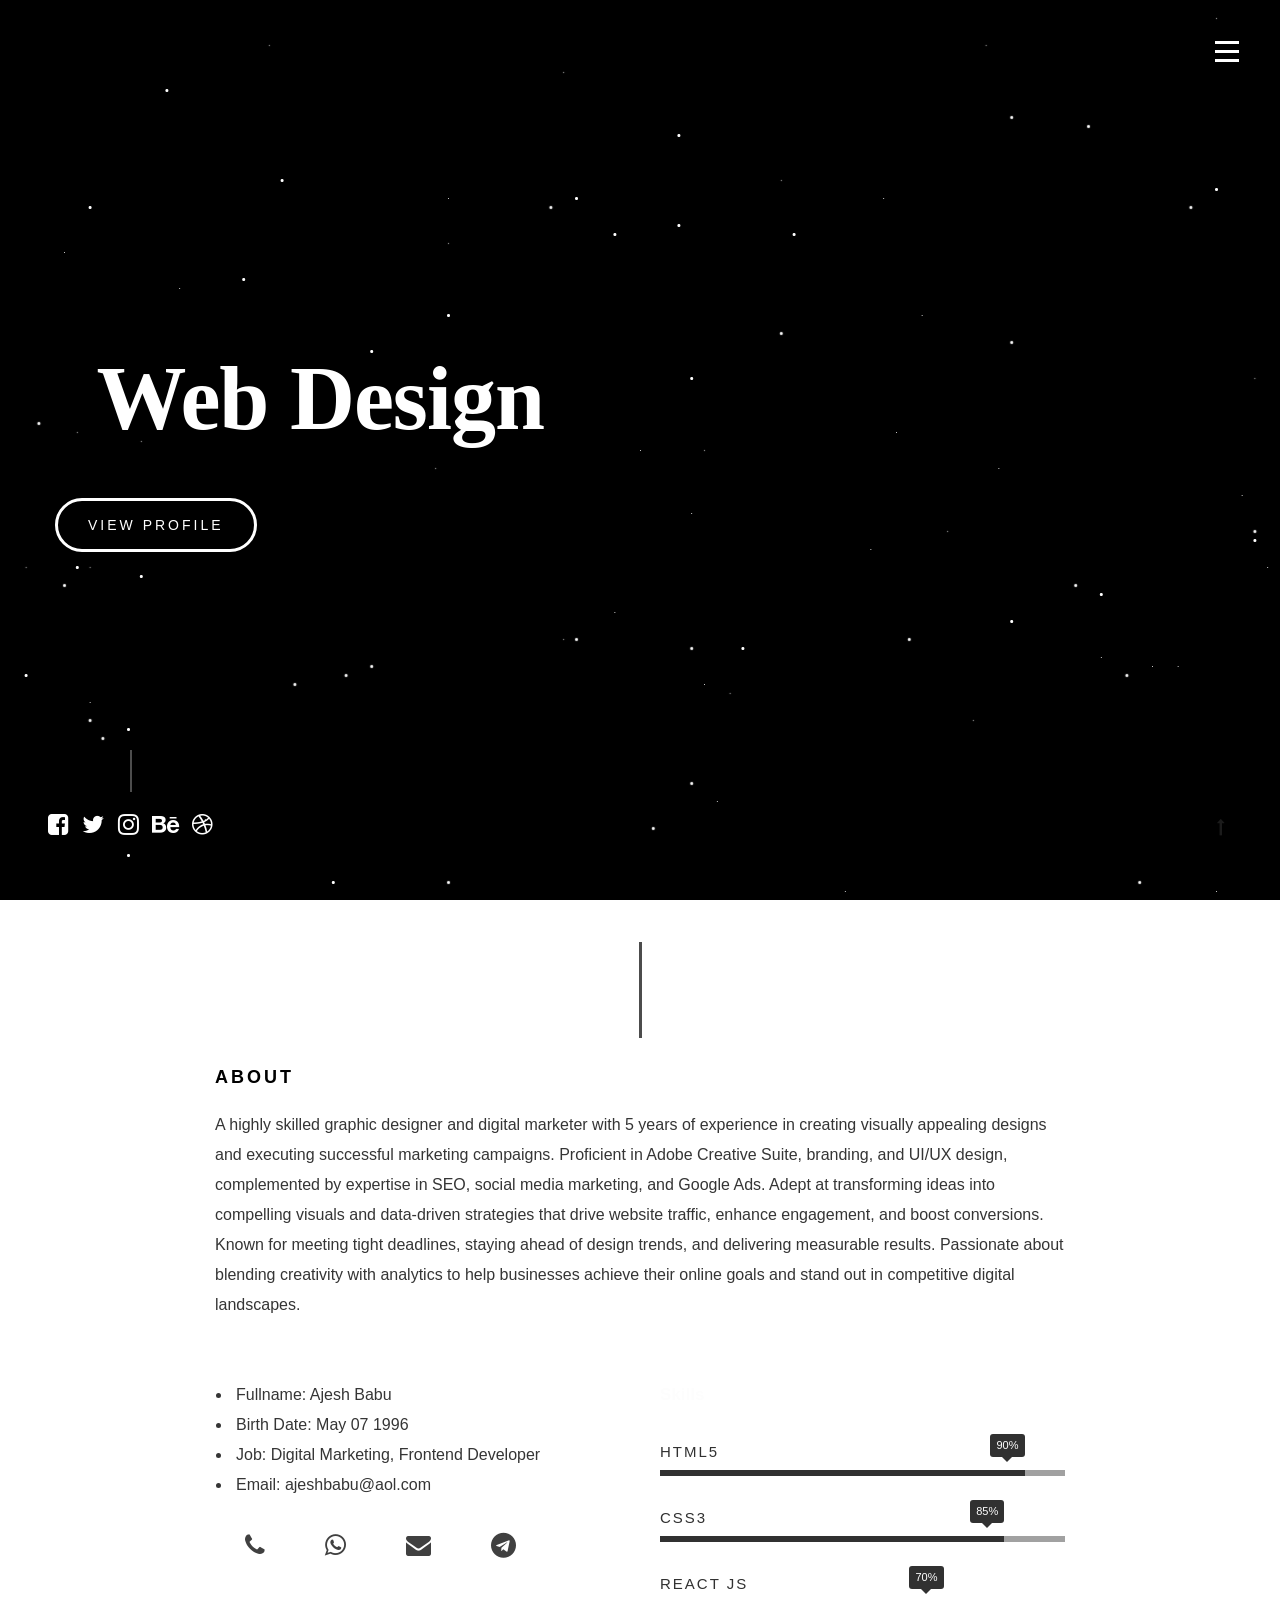
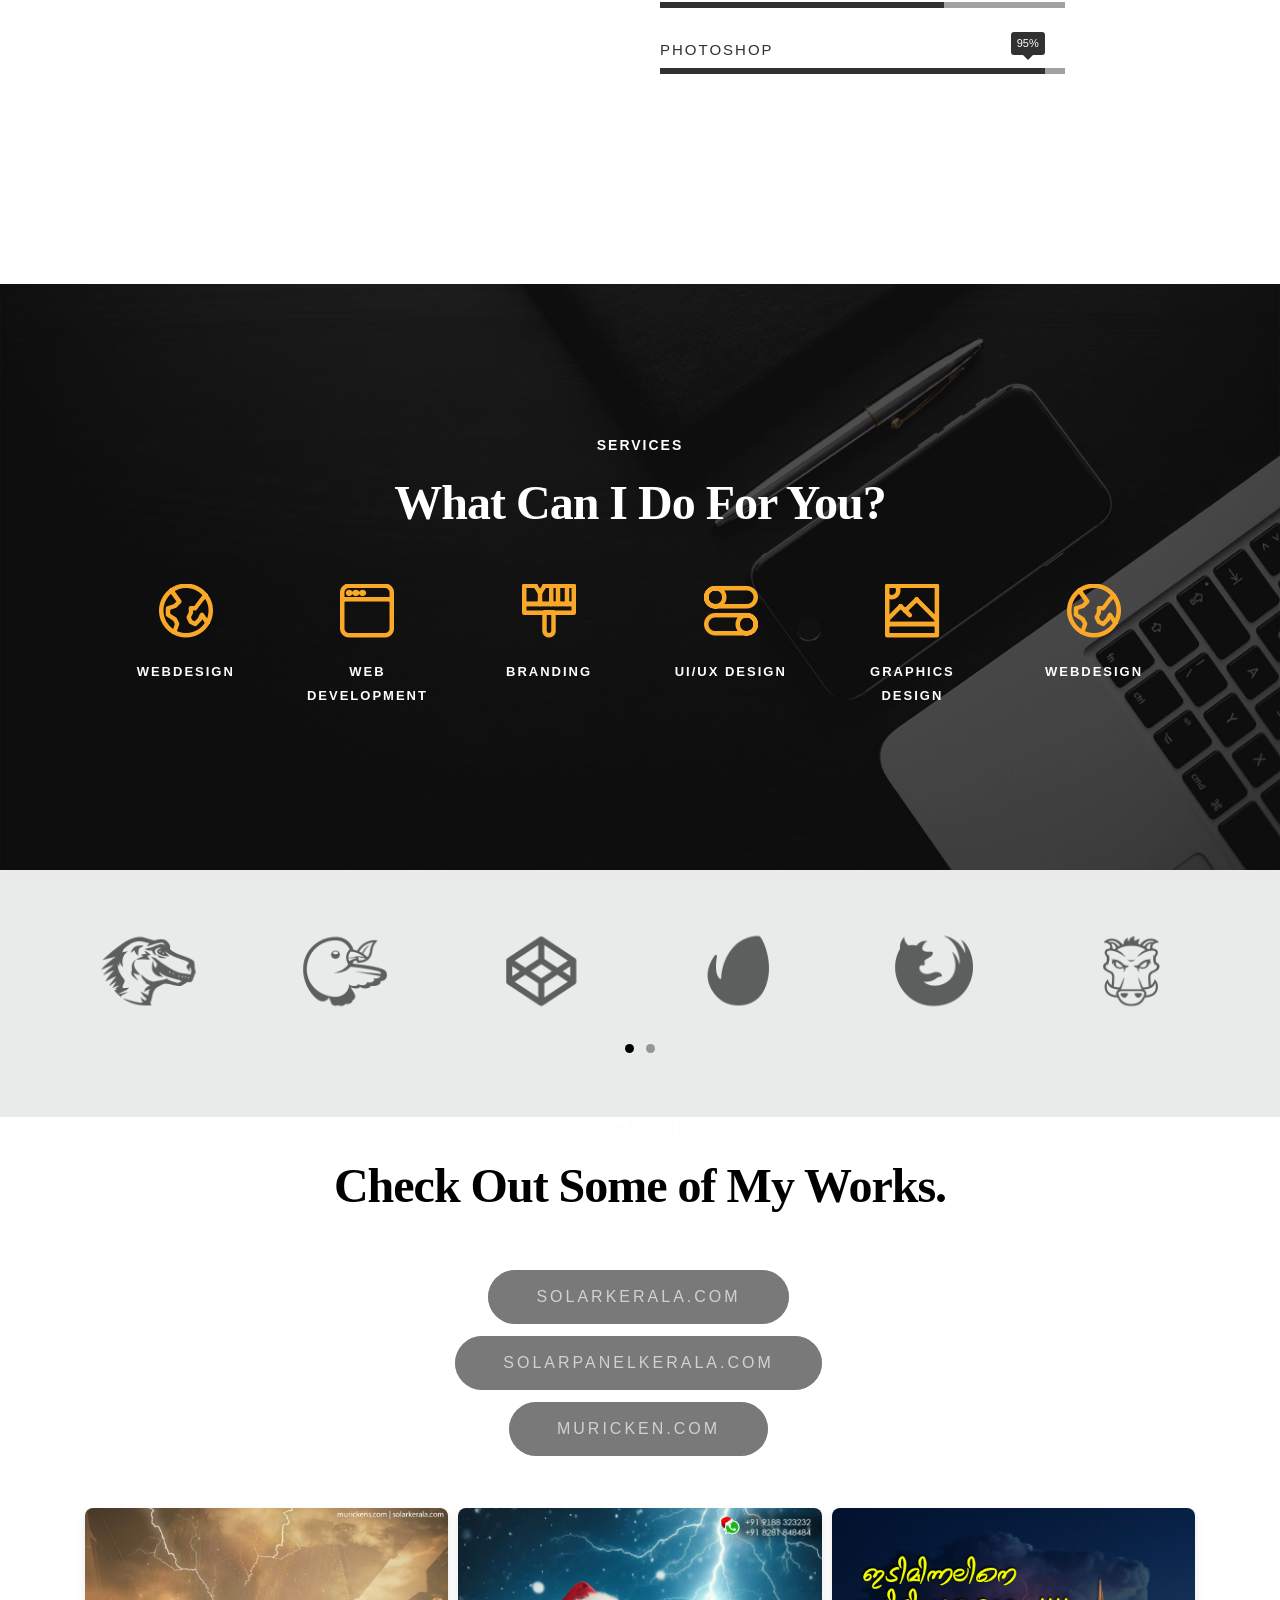
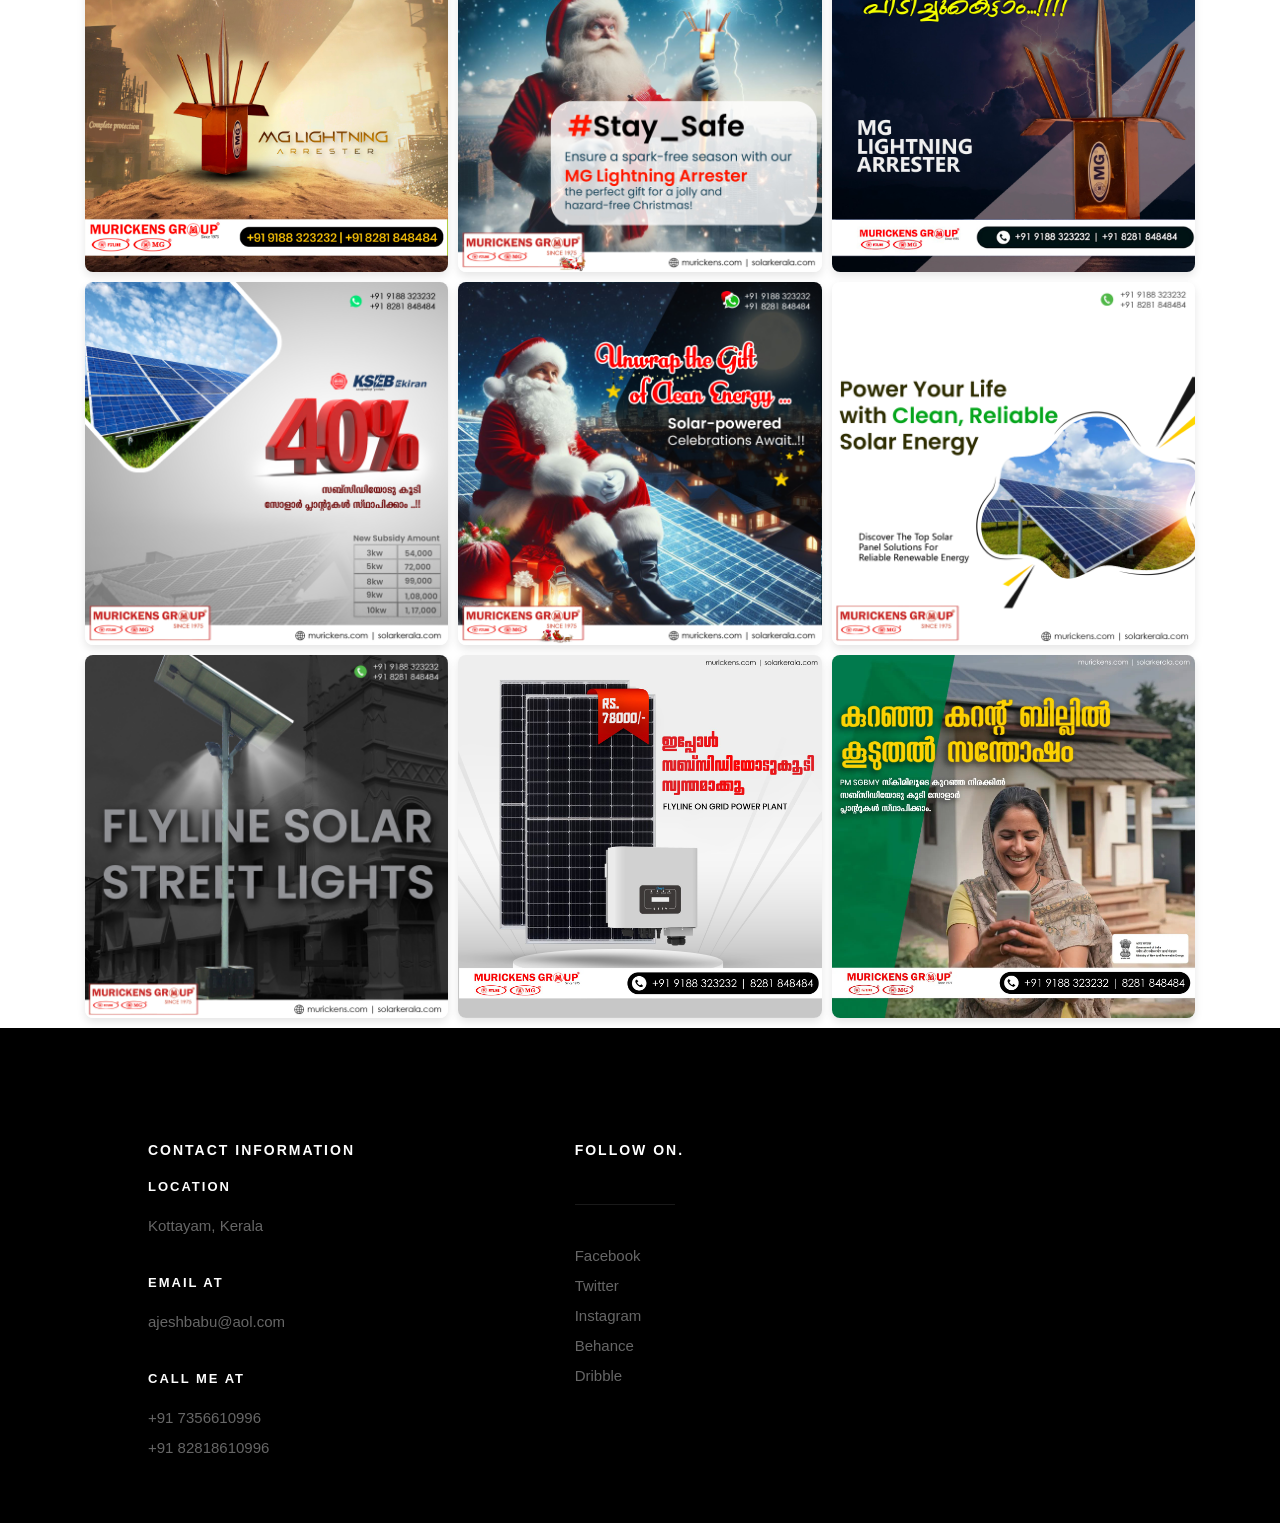
==== commit 8059b111: "Add files via upload" ====
--- a/index.html
+++ b/index.html
@@ -322,13 +322,13 @@
 		   <h1>Check Out Some of My Works.</h1><br>
 <div align="center">
 <a href="https://solarkerala.com"><button class="bu">
-    <span>Website : Solarkerala.com</span>
+    <span> Solarkerala.com</span>
 </button></a>
 <a href="https://solarpanelkerala.com"><button class="bu">
-    <span>Website : Solarpanelkerala.com</span>
+    <span> Solarpanelkerala.com</span>
 </button></a>
 <a href="https://muricken.com"><button class="bu">
-    <span>Website : muricken.com</span>
+    <span> muricken.com</span>
 </button></a>
 </div>
 
--- a/css/main.css
+++ b/css/main.css
@@ -81,6 +81,46 @@
 
 
 
+bu {
+  appearance: none;
+  background: transparent;
+  border: none;
+  cursor: pointer;
+  isolation: isolate;
+}
+
+.bu {
+  color: #d1d1d1;
+  font-size: 16px;
+  line-height: 1.5;
+  font-weight: 500;
+  border-radius: 9999rem;
+  background: #bbb;
+  position: relative;
+  display: flex;
+  justify-content: center;
+  align-items: center;
+  padding: 12px 48px;
+/*   z-index: 1000; */
+  isolation: isolate;
+  
+  &::before {
+    content: "";
+    border-radius: inherit;
+    background: rgb(121, 121, 121);
+    position: absolute;
+    inset: 0;
+    z-index: -500;
+    transition: 200ms ease-out;
+  }
+  
+  &:hover {
+    &::before {
+      transform: scale(1.3);
+      transition: 100ms ease-out;
+    }
+  }
+}
 
 
 
@@ -626,7 +666,7 @@
 }
 
 .pace .pace-progress {
-  background: #f9a828;
+  background: #ffffff;
   position: fixed;
   z-index: 900;
   top: 0;
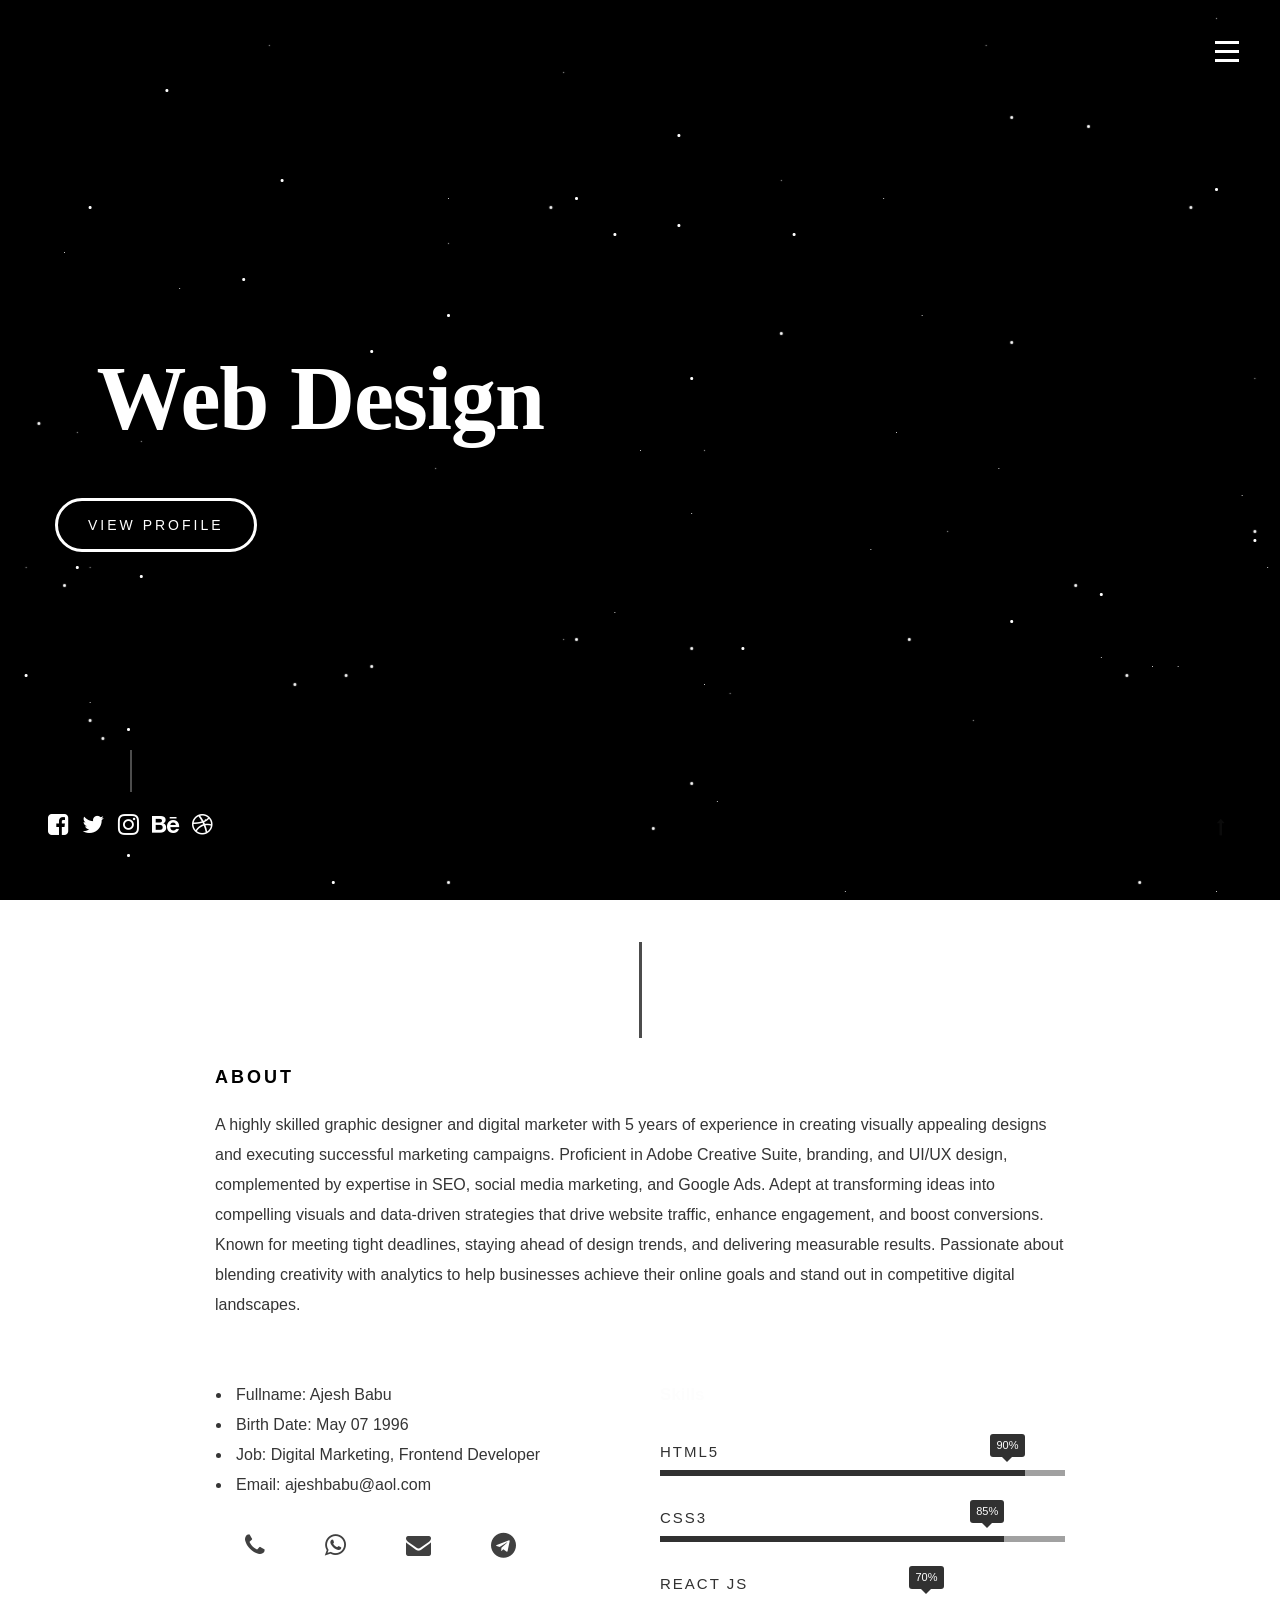
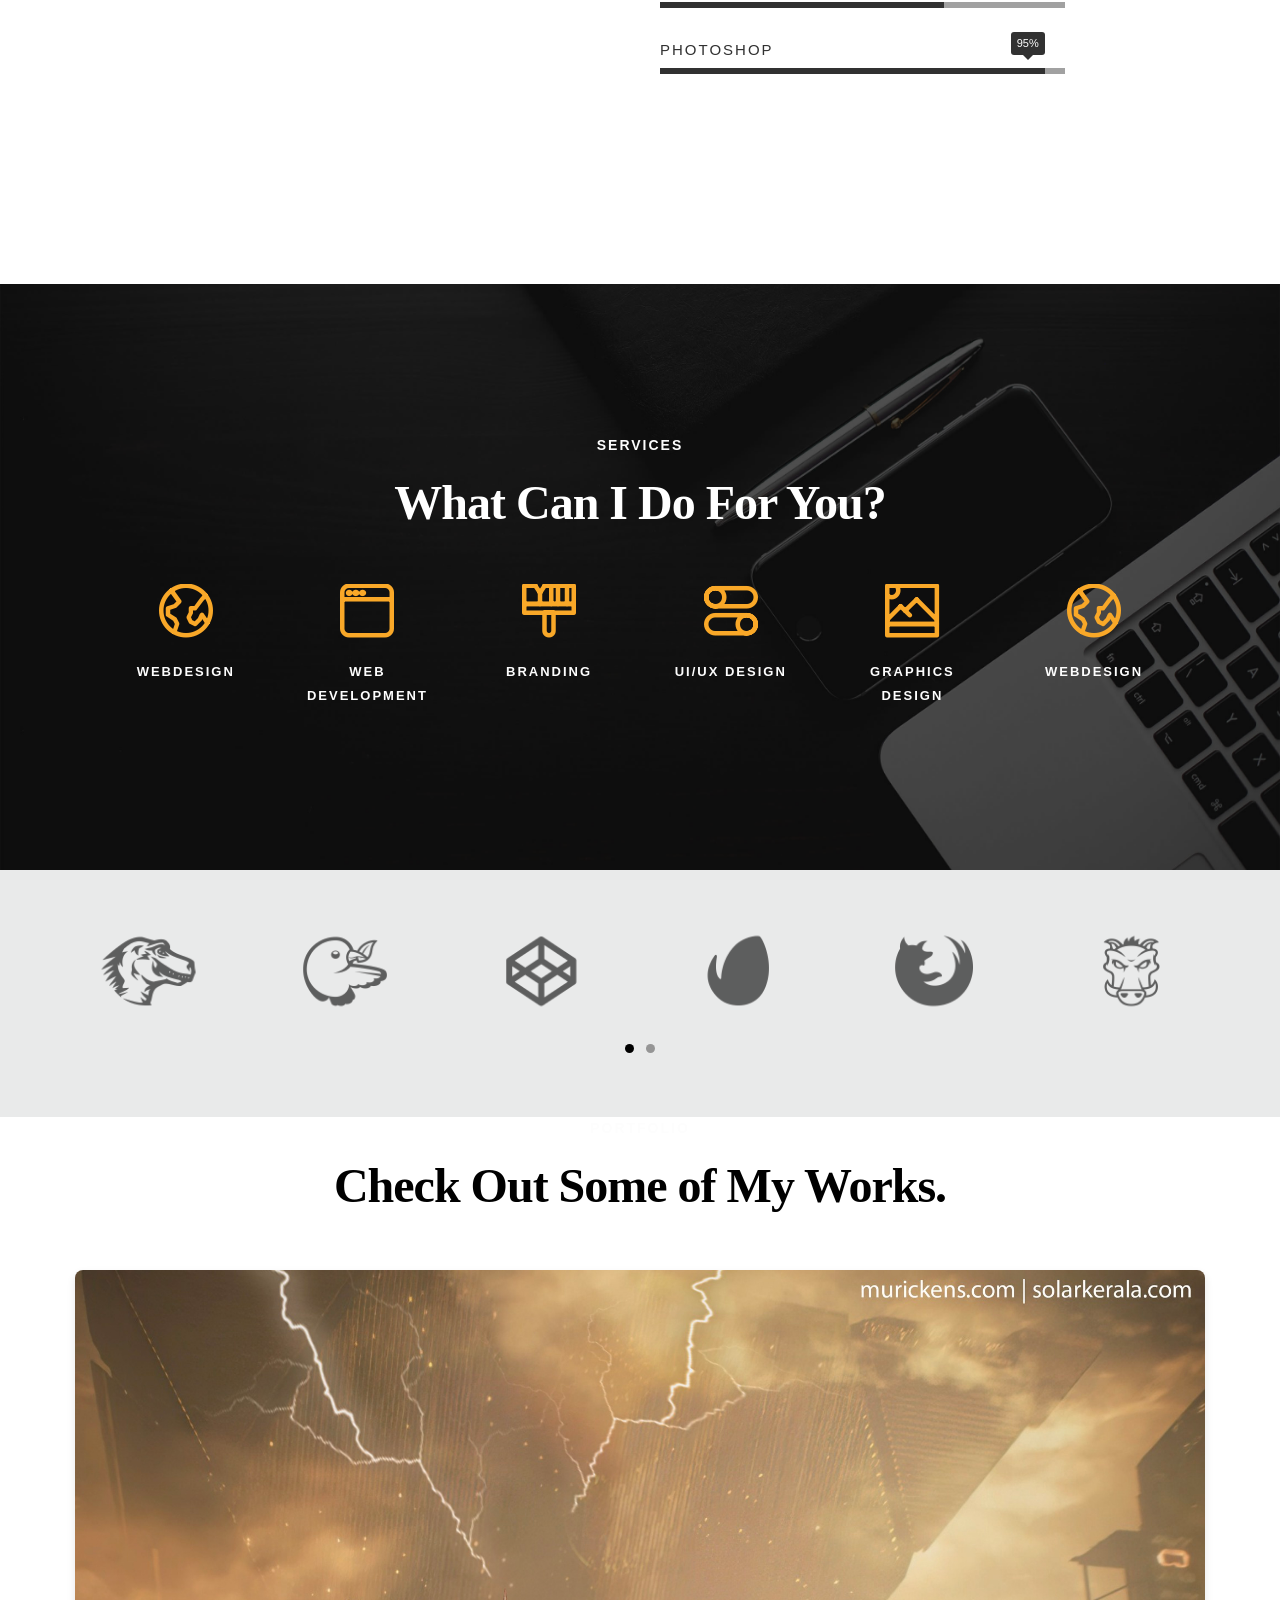
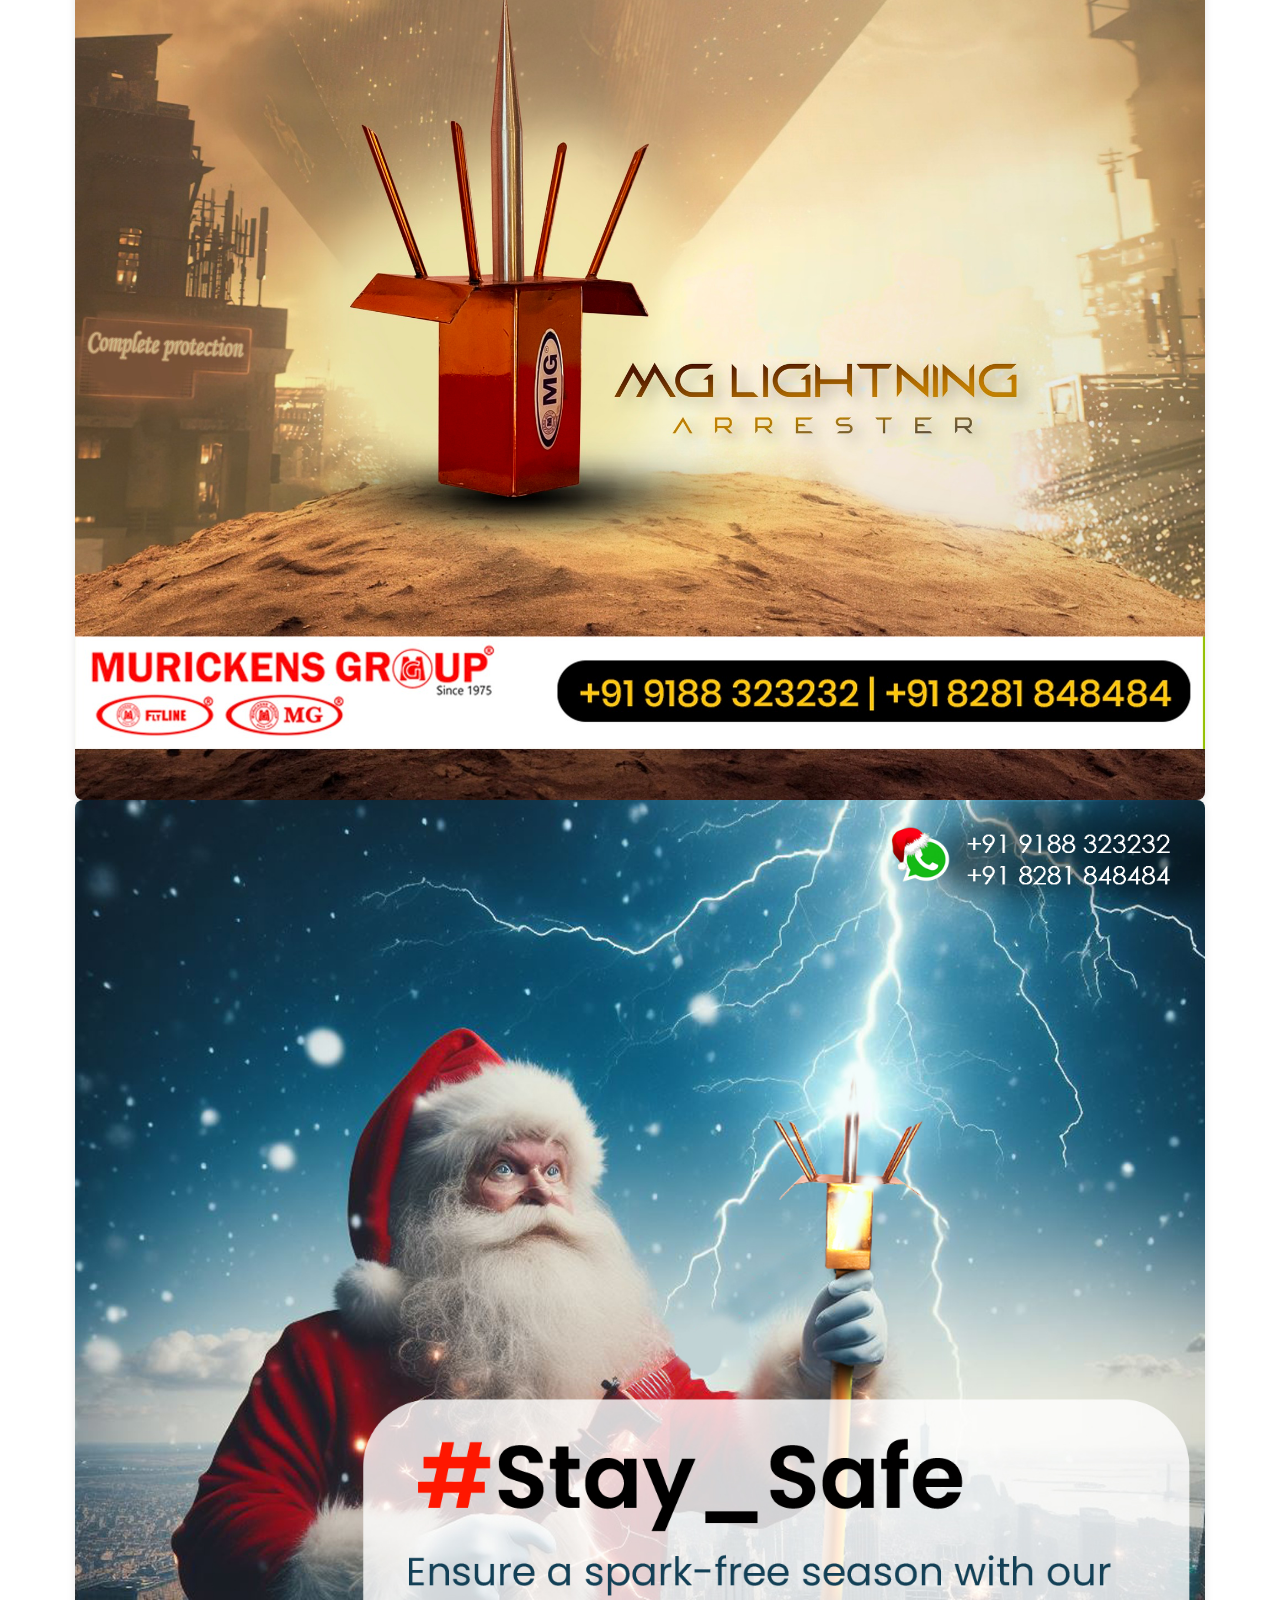
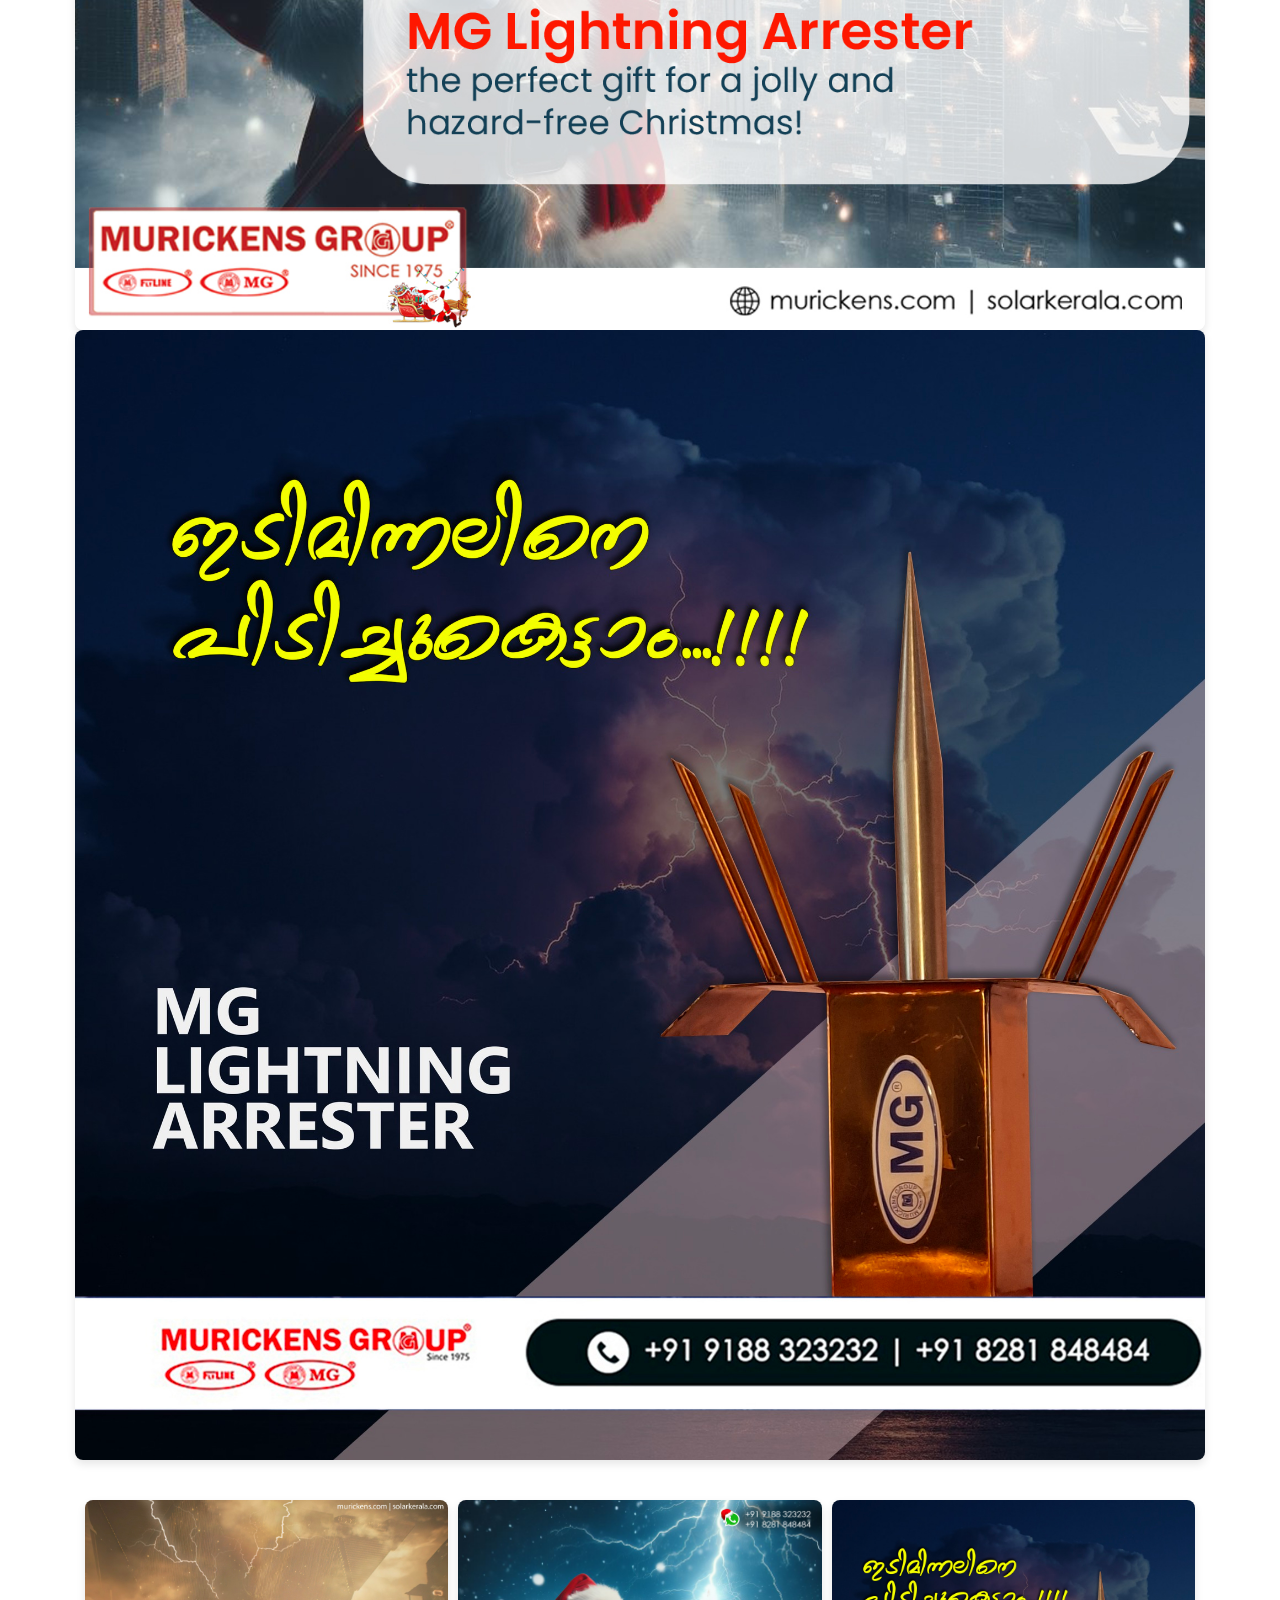
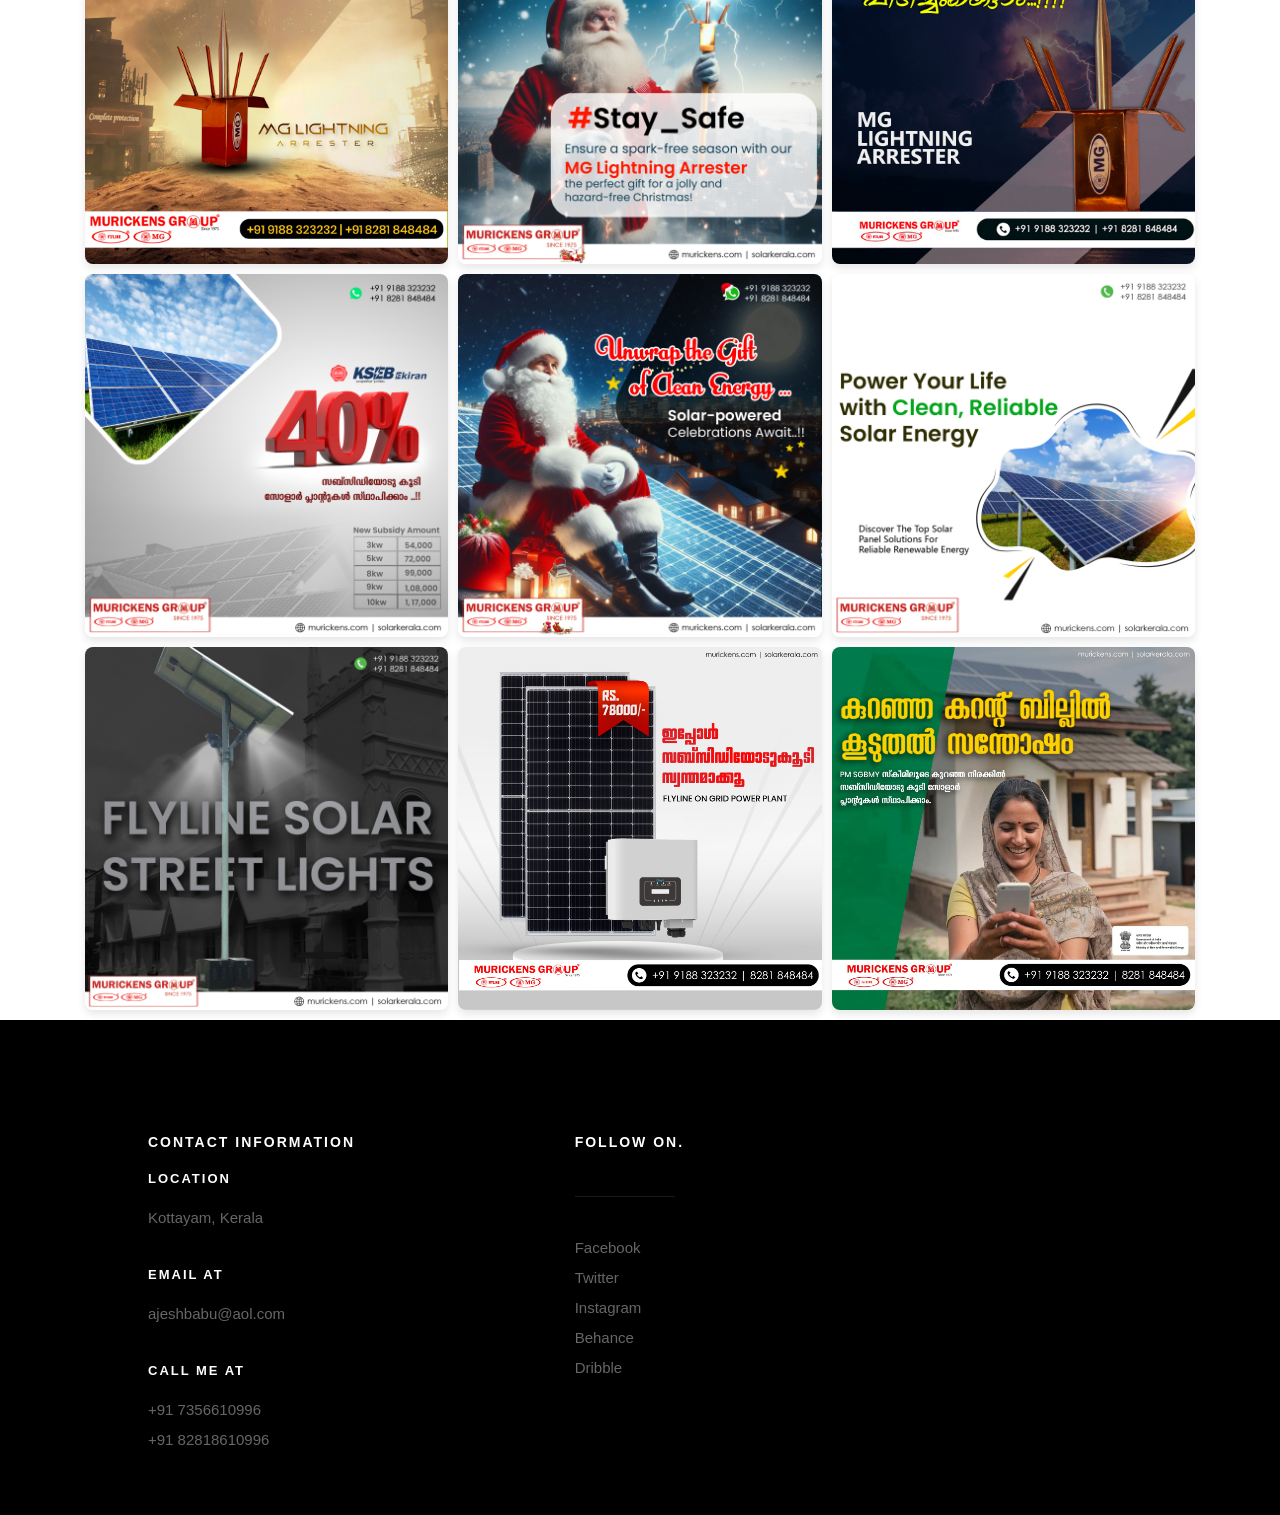
==== commit 3f3f69f9: "Update index.html" ====
--- a/index.html
+++ b/index.html
@@ -320,18 +320,16 @@
 
 		   <h5>Portfolio</h5>
 		   <h1>Check Out Some of My Works.</h1><br>
-<div align="center">
-<a href="https://solarkerala.com"><button class="bu">
-    <span> Solarkerala.com</span>
-</button></a>
-<a href="https://solarpanelkerala.com"><button class="bu">
-    <span> Solarpanelkerala.com</span>
-</button></a>
-<a href="https://muricken.com"><button class="bu">
-    <span> muricken.com</span>
-</button></a>
-</div>
-
+
+ <div class="gallery-item">
+            <img src="images/portfolio/1.jpg" alt="Image 1">
+        </div>
+        <div class="gallery-item">
+            <img src="images/portfolio/2.jpg" alt="Image 2">
+        </div>
+        <div class="gallery-item">
+            <img src="images/portfolio/3.jpg" alt="Image 3">
+        </div>
  <br>
 
     <div class="gallery">
--- a/css/main.css
+++ b/css/main.css
@@ -98,6 +98,7 @@
   background: #bbb;
   position: relative;
   display: flex;
+  width: 100%;
   justify-content: center;
   align-items: center;
   padding: 12px 48px;
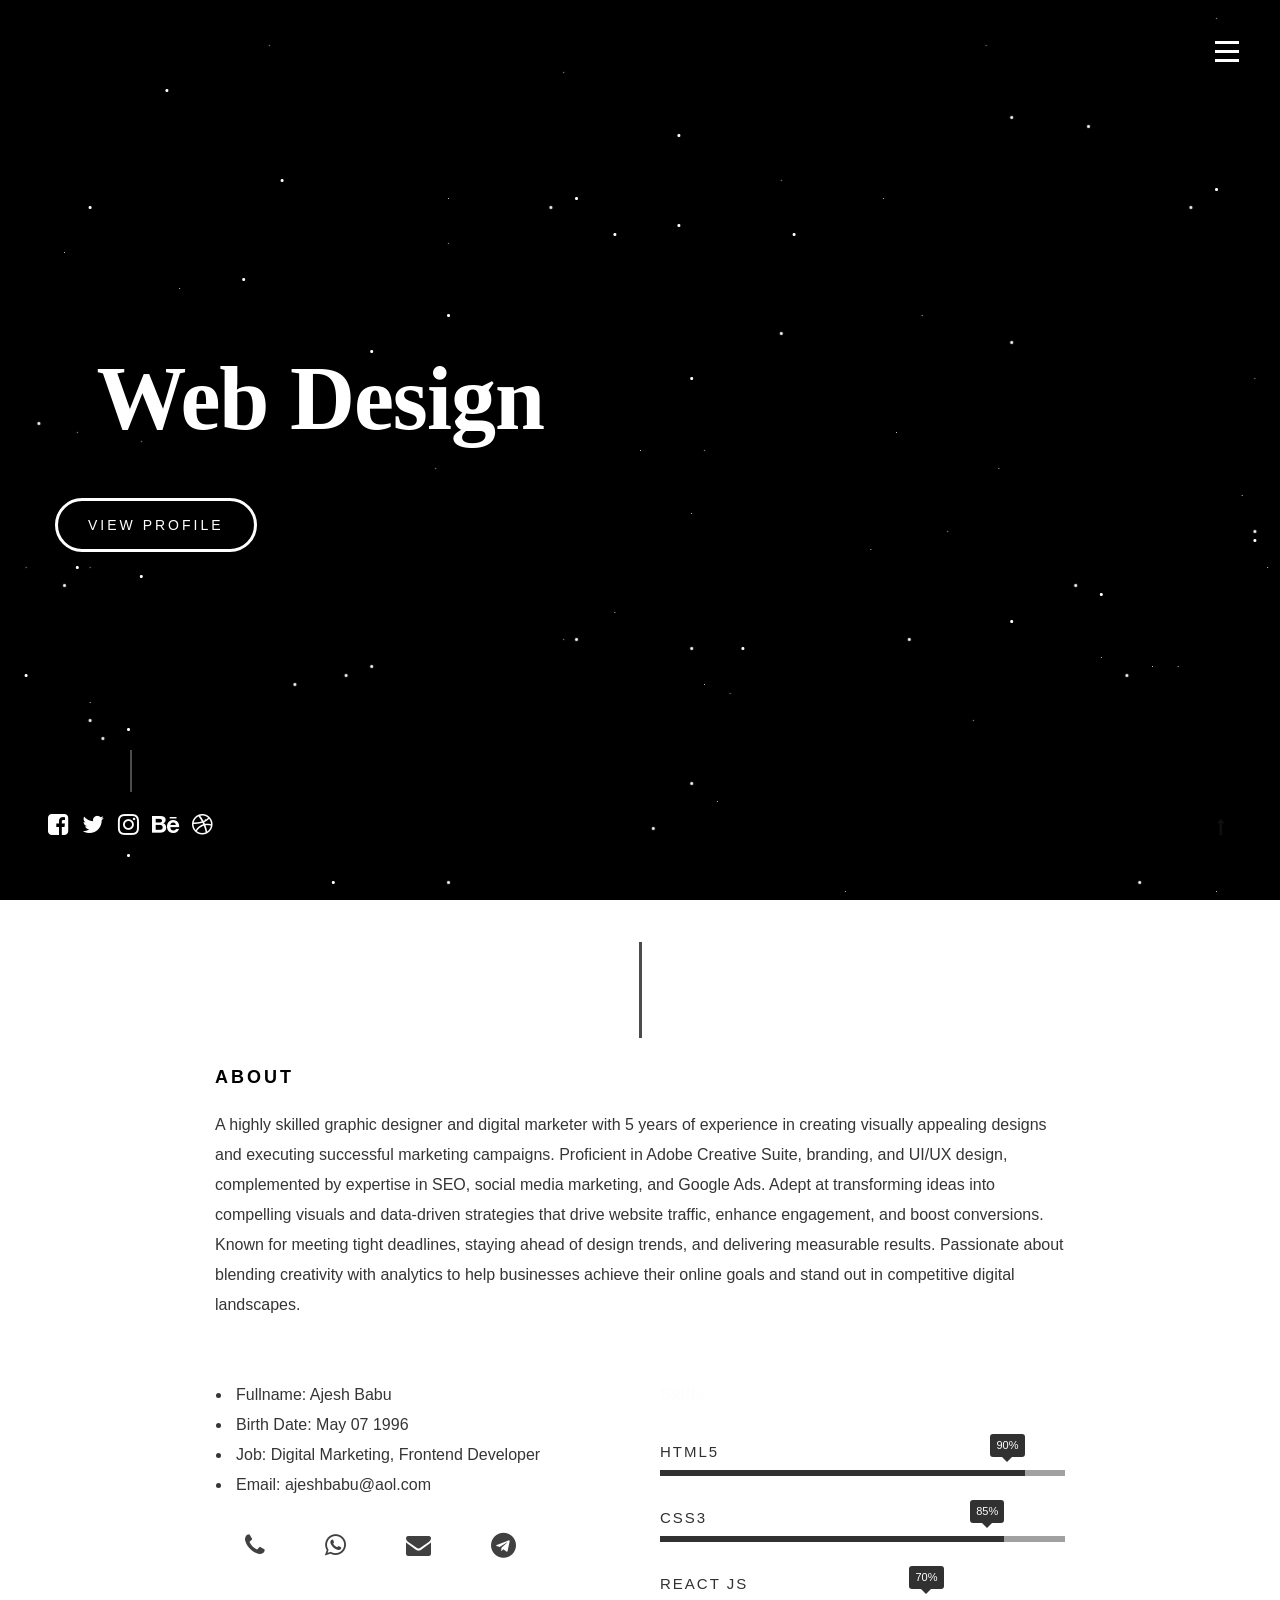
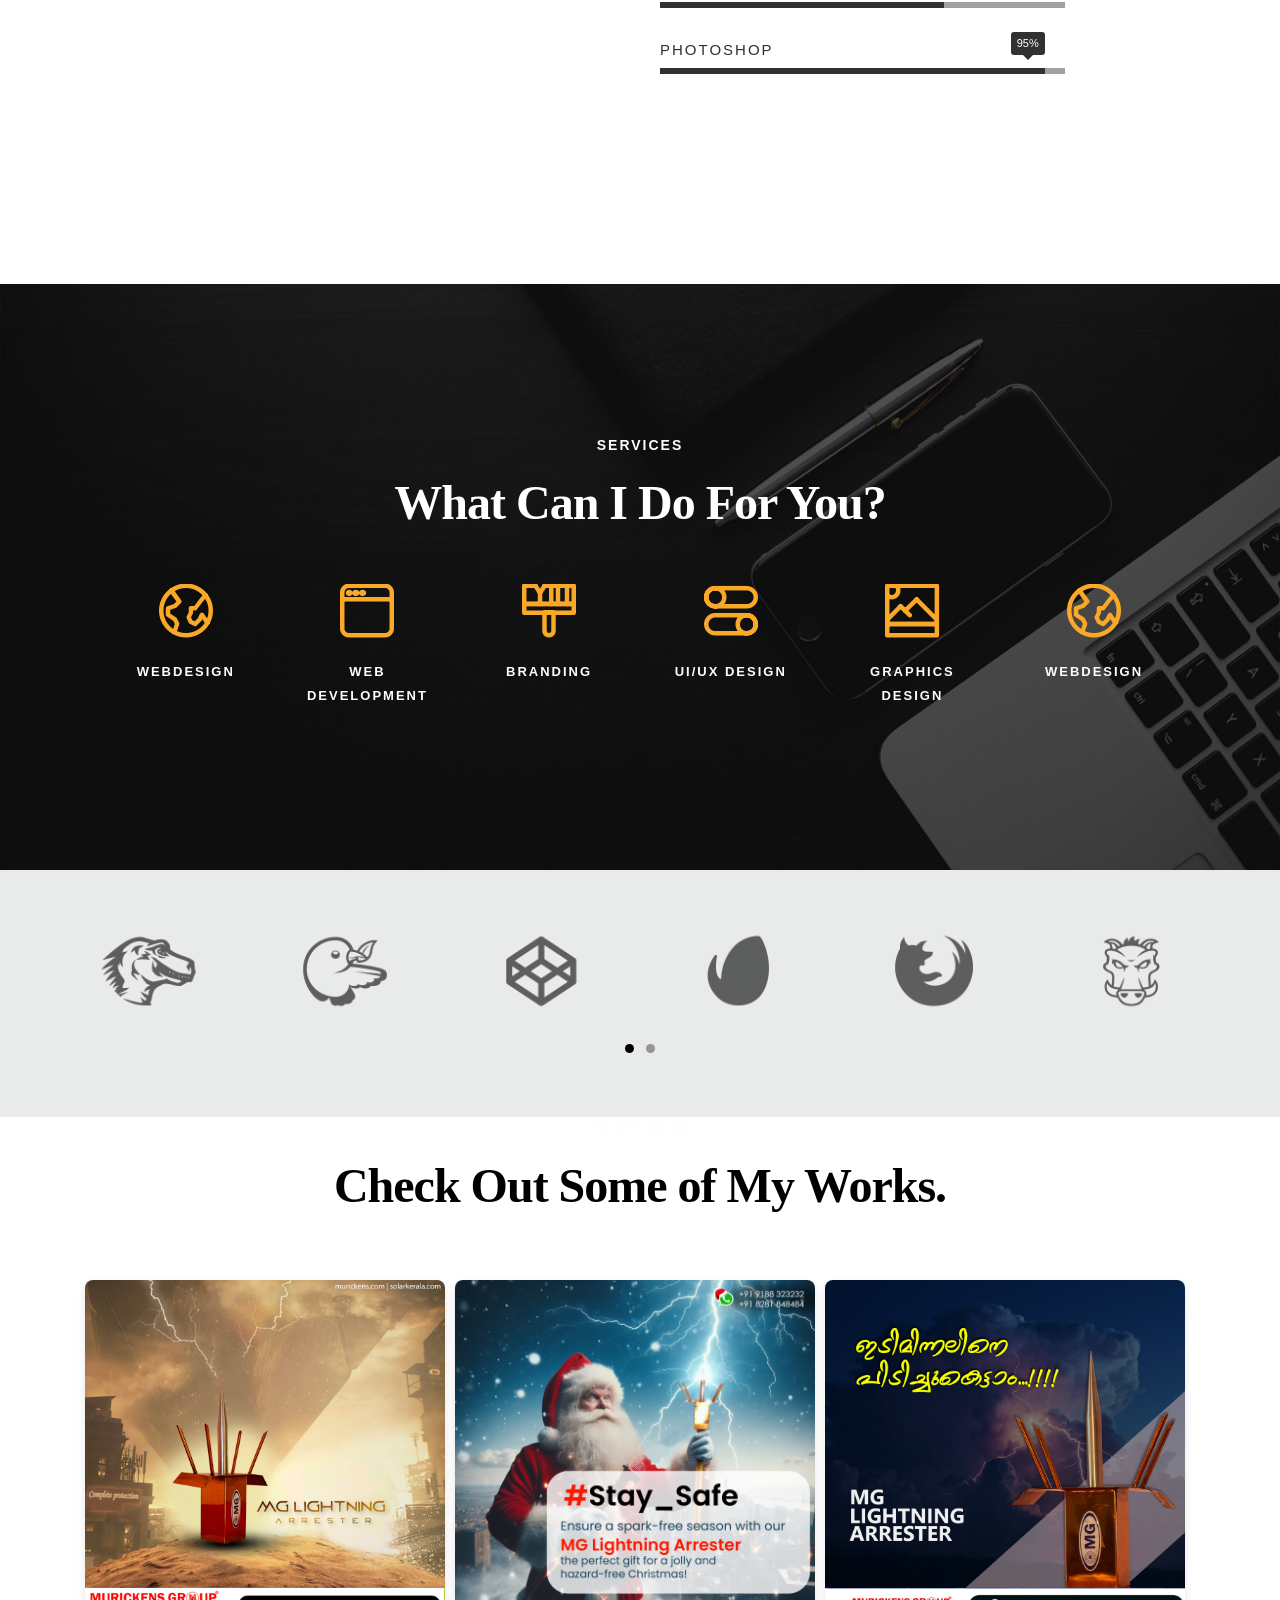
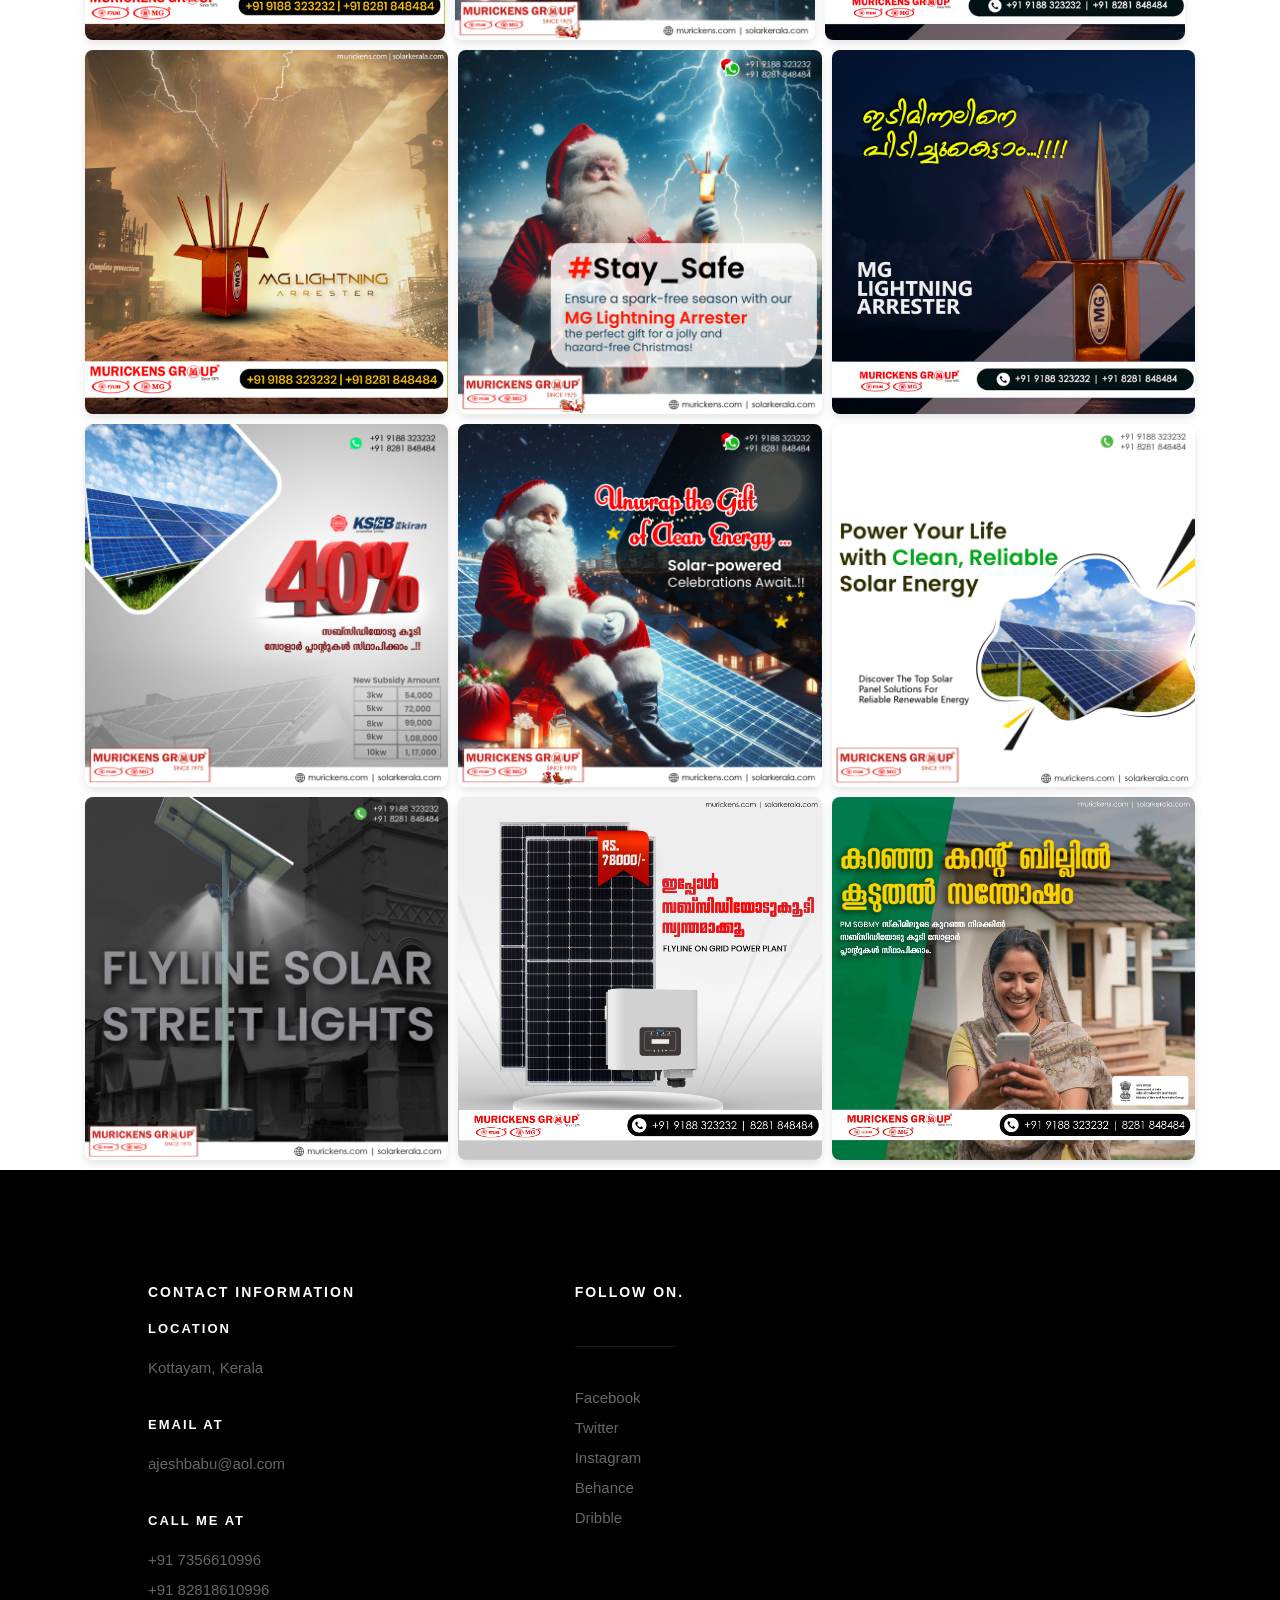
==== commit 01fee617: "Update index.html" ====
--- a/index.html
+++ b/index.html
@@ -320,19 +320,19 @@
 
 		   <h5>Portfolio</h5>
 		   <h1>Check Out Some of My Works.</h1><br>
-
+ <div class="gallery">
  <div class="gallery-item">
-            <img src="images/portfolio/1.jpg" alt="Image 1">
-        </div>
-        <div class="gallery-item">
-            <img src="images/portfolio/2.jpg" alt="Image 2">
-        </div>
-        <div class="gallery-item">
-            <img src="images/portfolio/3.jpg" alt="Image 3">
+          <a href="https://solarkerala.com">  <img src="images/portfolio/1.jpg" alt="Image 1"></a>
+        </div>
+        <div class="gallery-item">
+            <a href="https://solarpanelkerala.com">  <img src="images/portfolio/2.jpg" alt="Image 2"></a>
+        </div>
+        <div class="gallery-item">
+            <a href="https://muricken.com">  <img src="images/portfolio/3.jpg" alt="Image 3"></a>
         </div>
  <br>
 
-    <div class="gallery">
+   
         <div class="gallery-item">
             <img src="images/portfolio/1.jpg" alt="Image 1">
         </div>
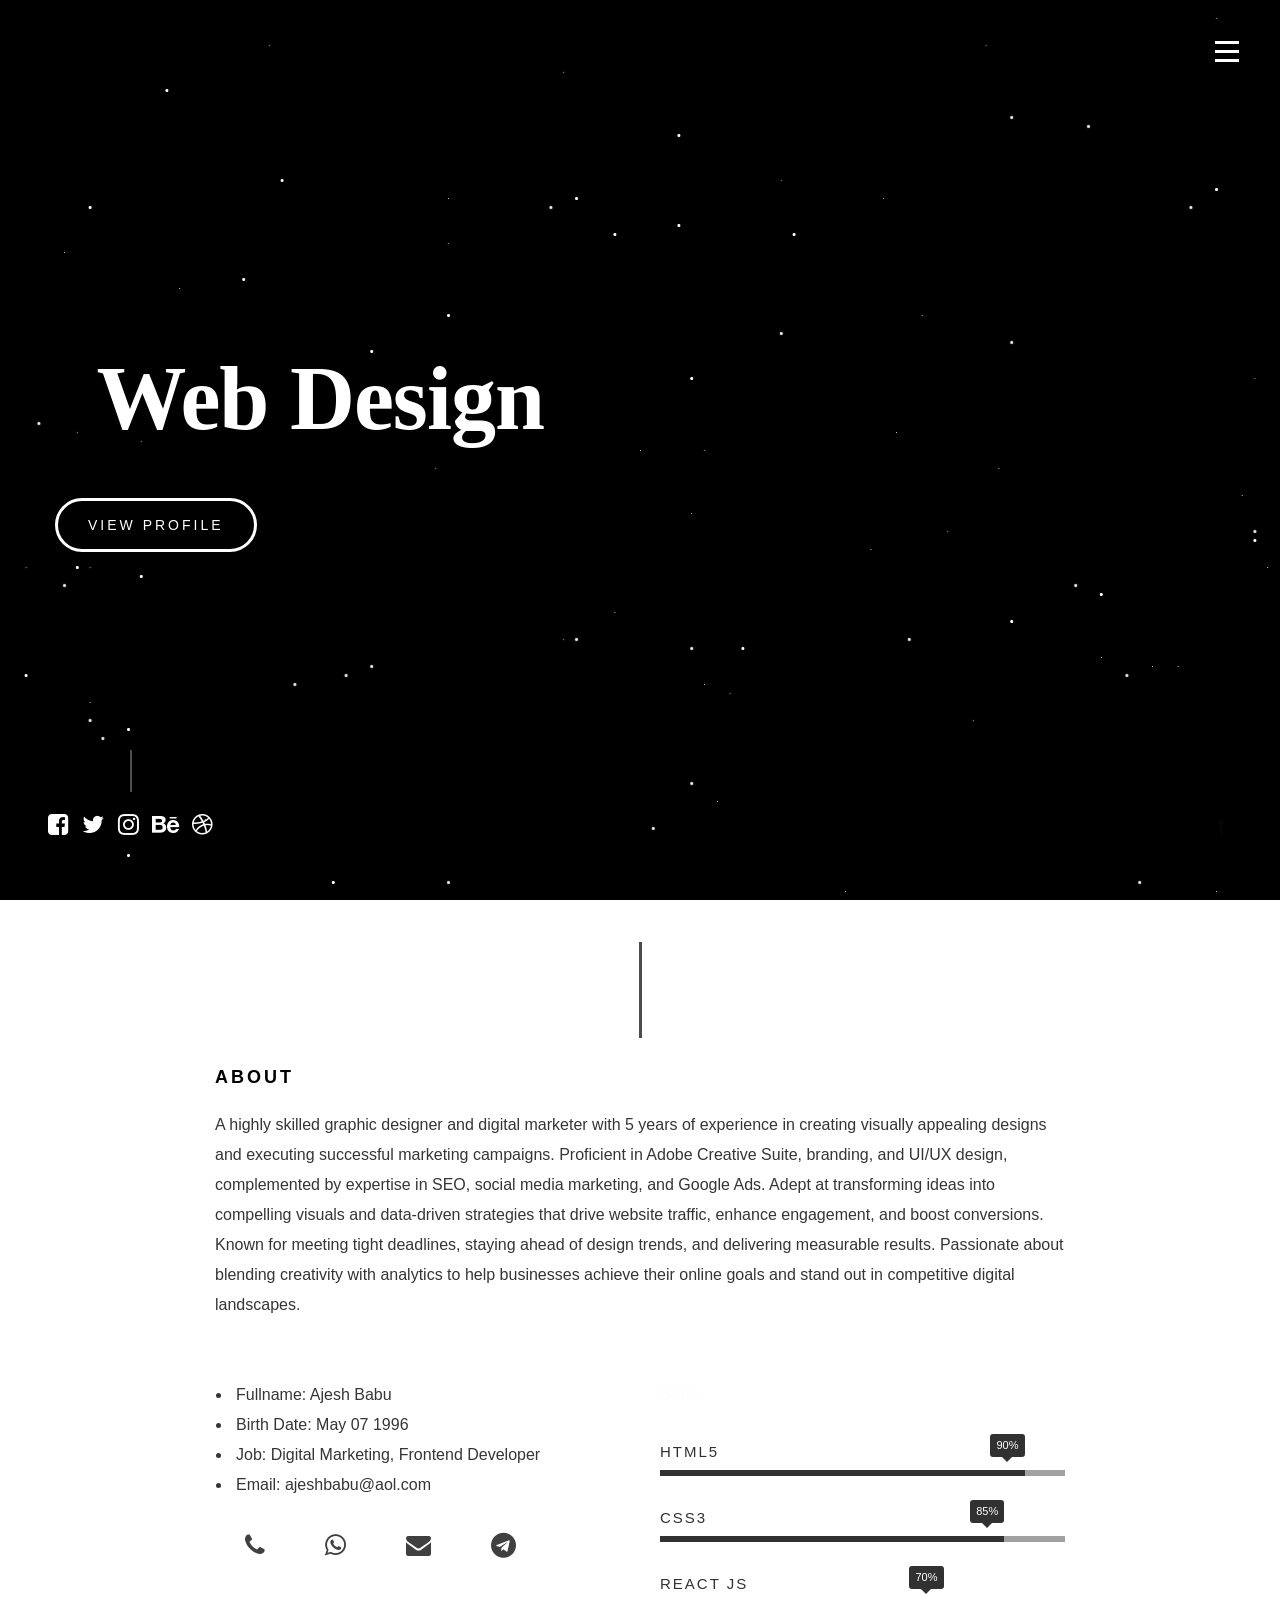
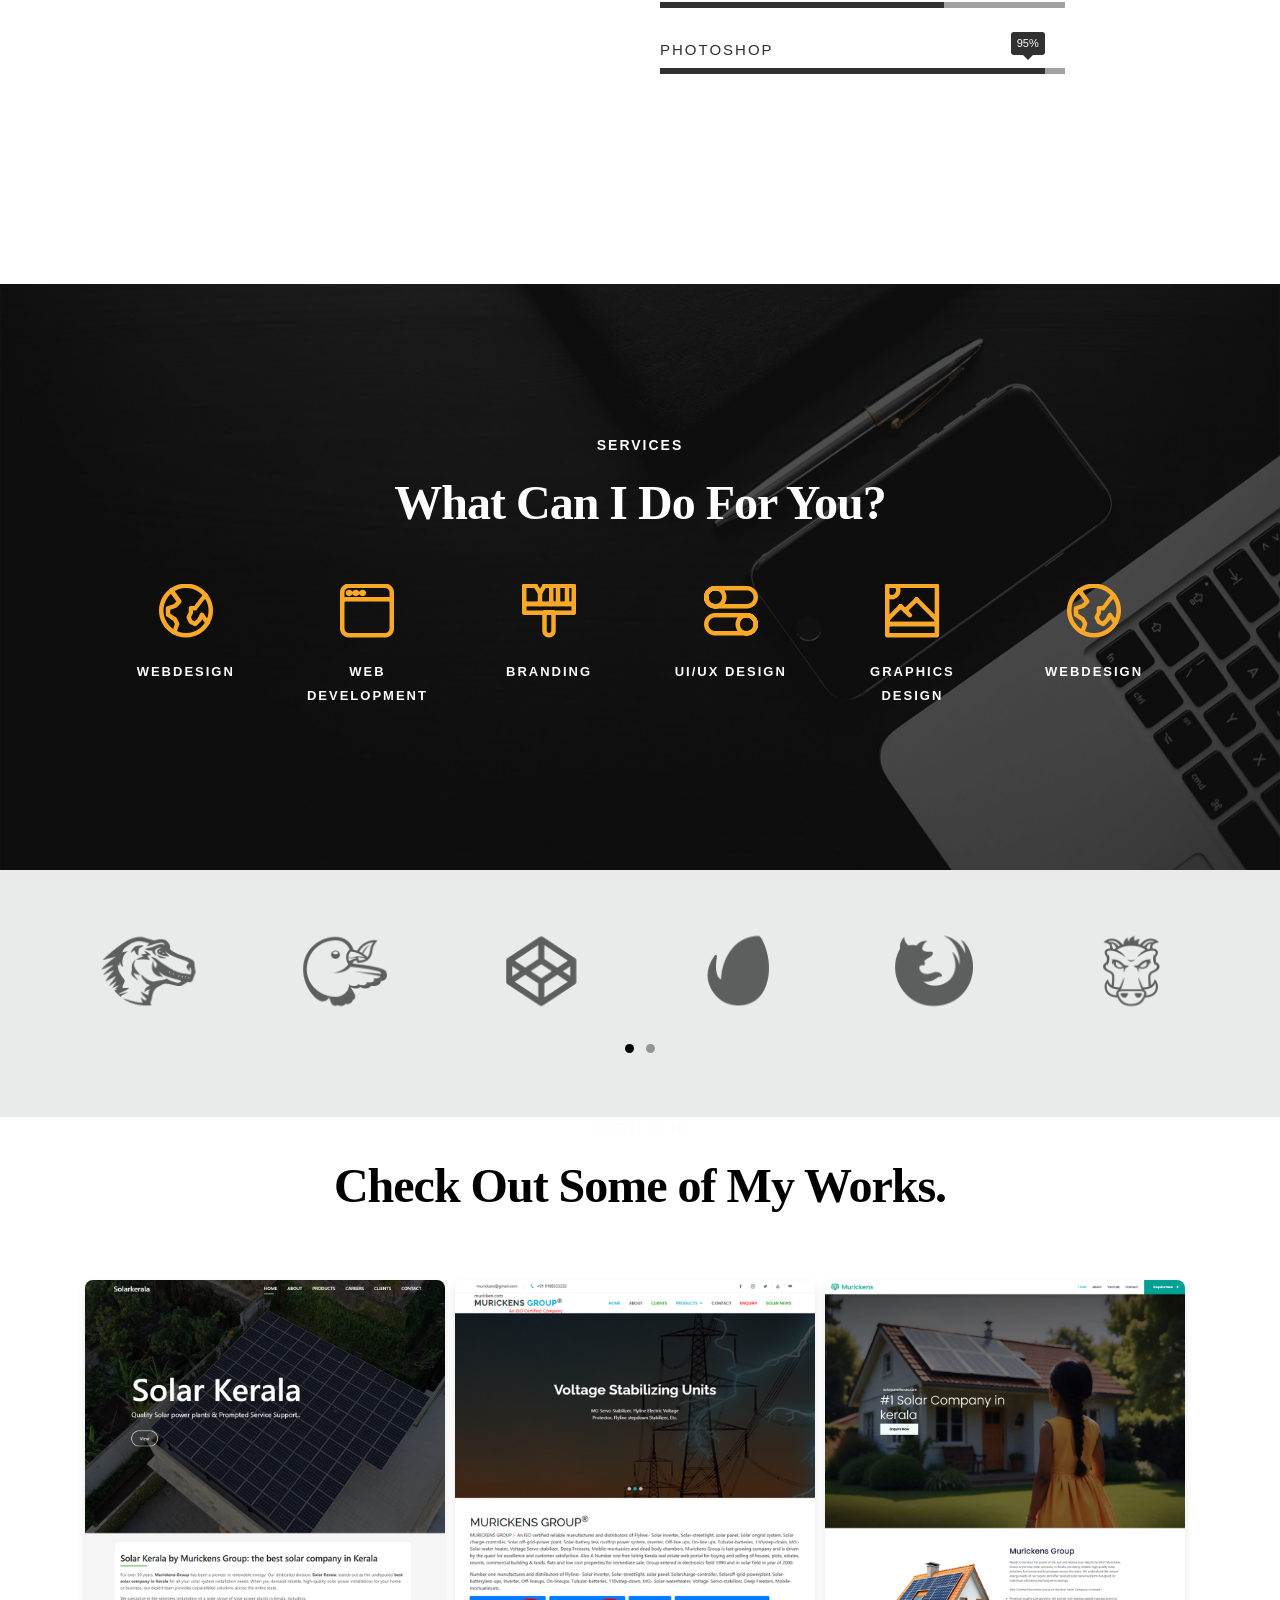
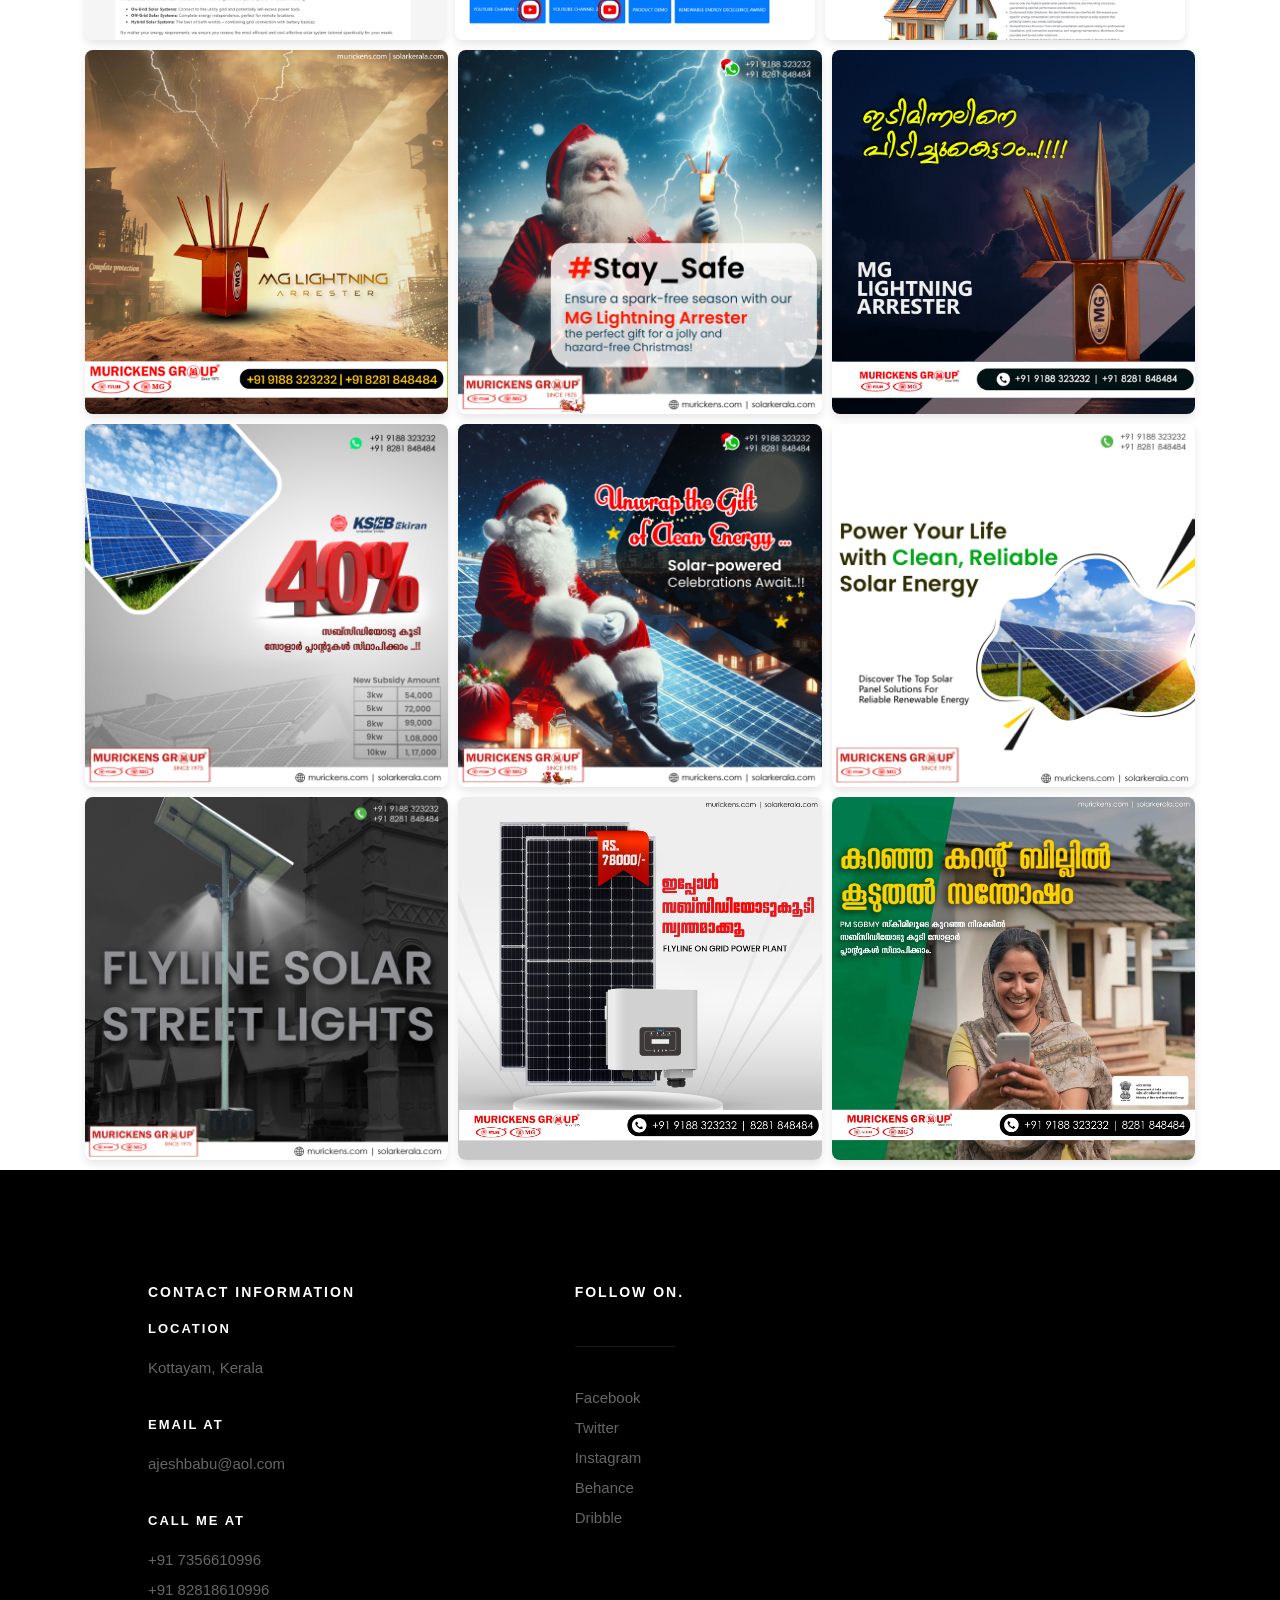
==== commit cb2705c4: "Update index.html" ====
--- a/index.html
+++ b/index.html
@@ -322,13 +322,13 @@
 		   <h1>Check Out Some of My Works.</h1><br>
  <div class="gallery">
  <div class="gallery-item">
-          <a href="https://solarkerala.com">  <img src="images/portfolio/1.jpg" alt="Image 1"></a>
-        </div>
-        <div class="gallery-item">
-            <a href="https://solarpanelkerala.com">  <img src="images/portfolio/2.jpg" alt="Image 2"></a>
-        </div>
-        <div class="gallery-item">
-            <a href="https://muricken.com">  <img src="images/portfolio/3.jpg" alt="Image 3"></a>
+          <a href="https://solarkerala.com">  <img src="images/portfolio/web3.png" alt="solar kerala by murickens group"></a>
+        </div>
+        <div class="gallery-item">
+            <a href="https://solarpanelkerala.com">  <img src="images/portfolio/web2.png" alt="murickens group website "></a>
+        </div>
+        <div class="gallery-item">
+            <a href="https://muricken.com">  <img src="images/portfolio/web1.png" alt="website"></a>
         </div>
  <br>
 
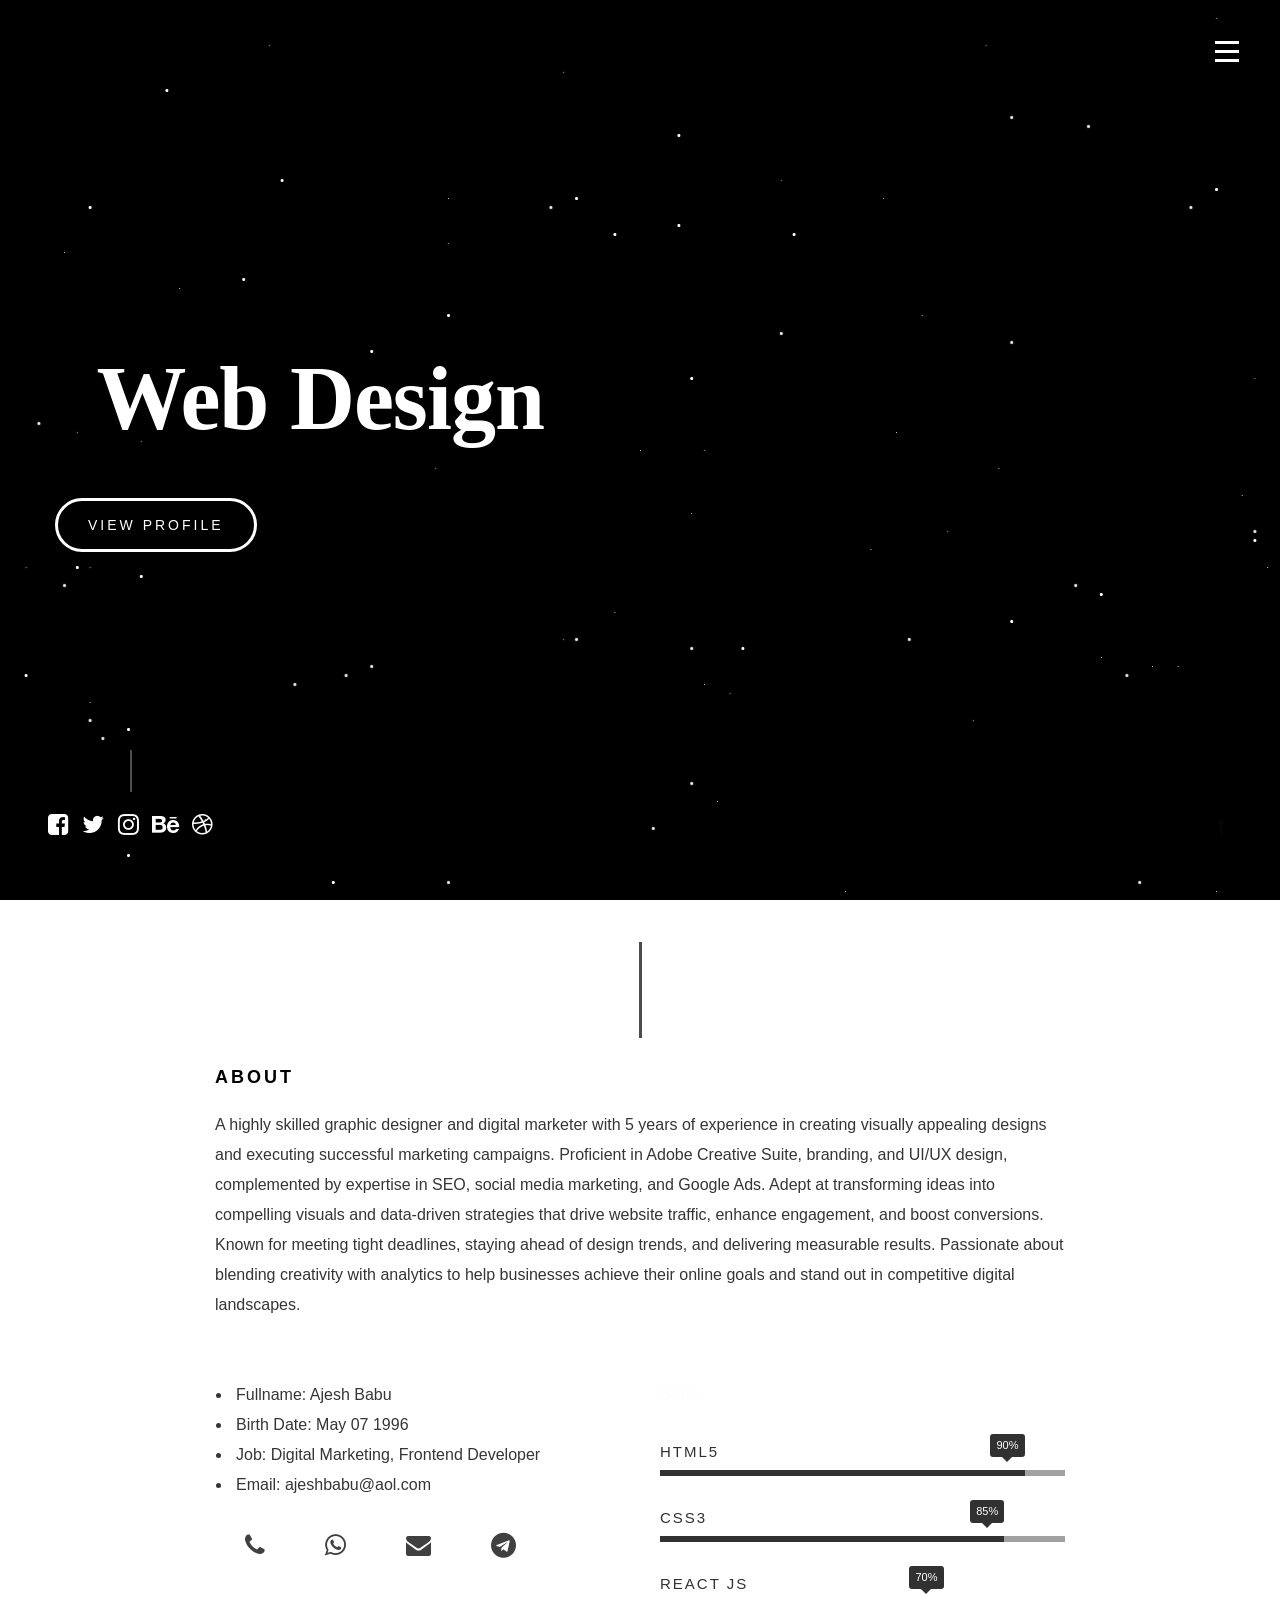
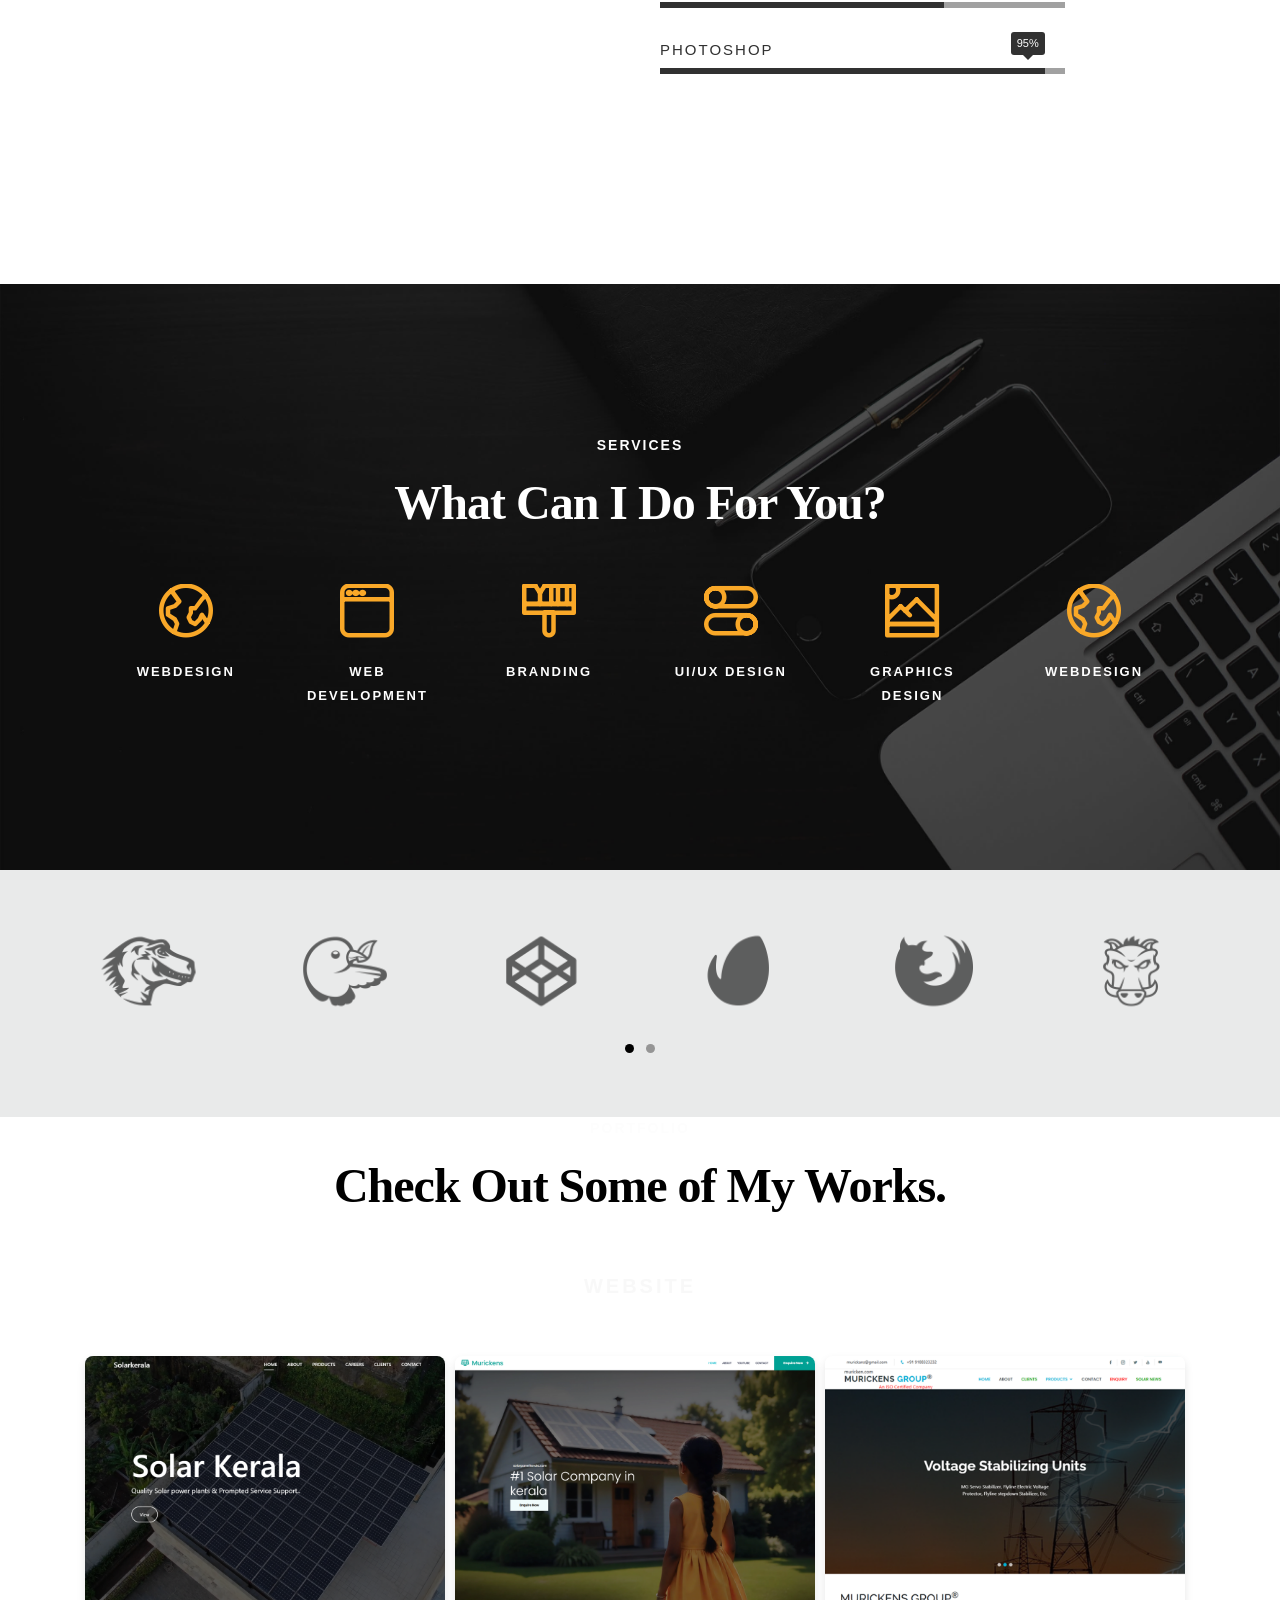
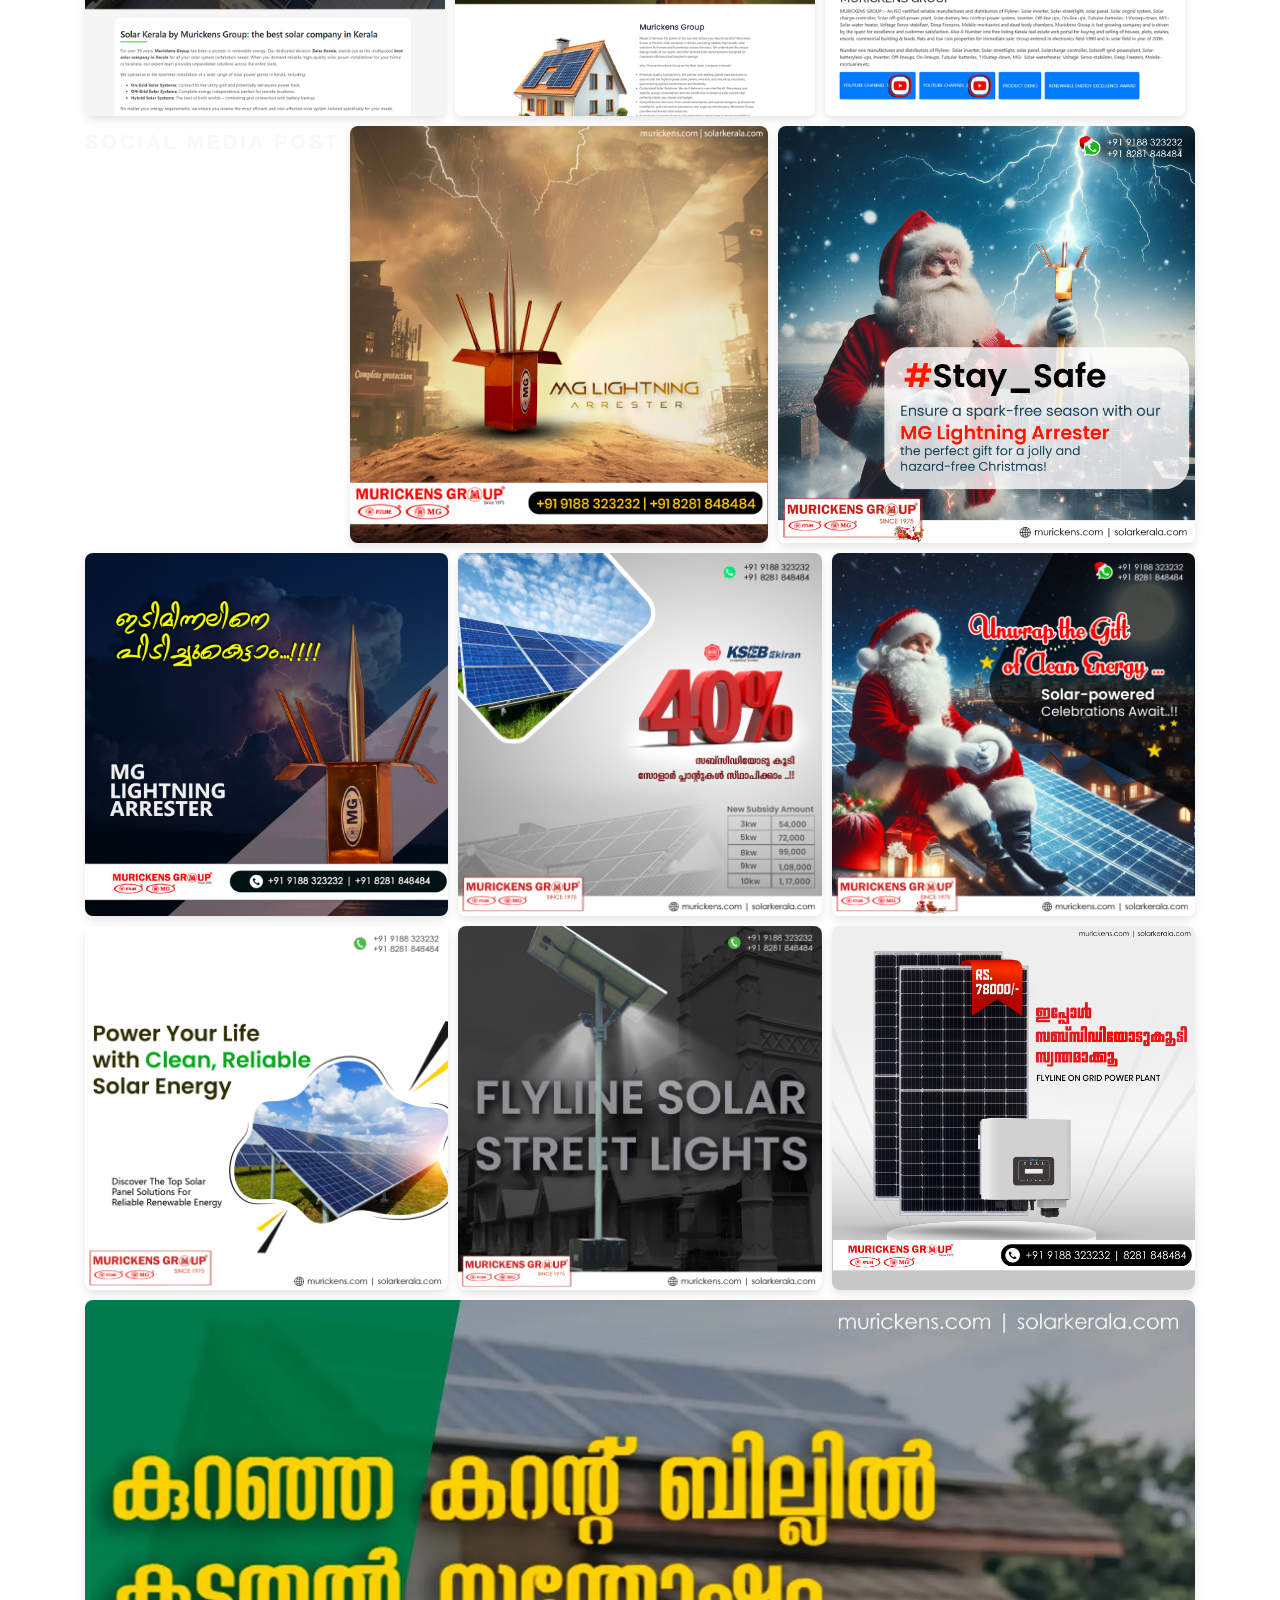
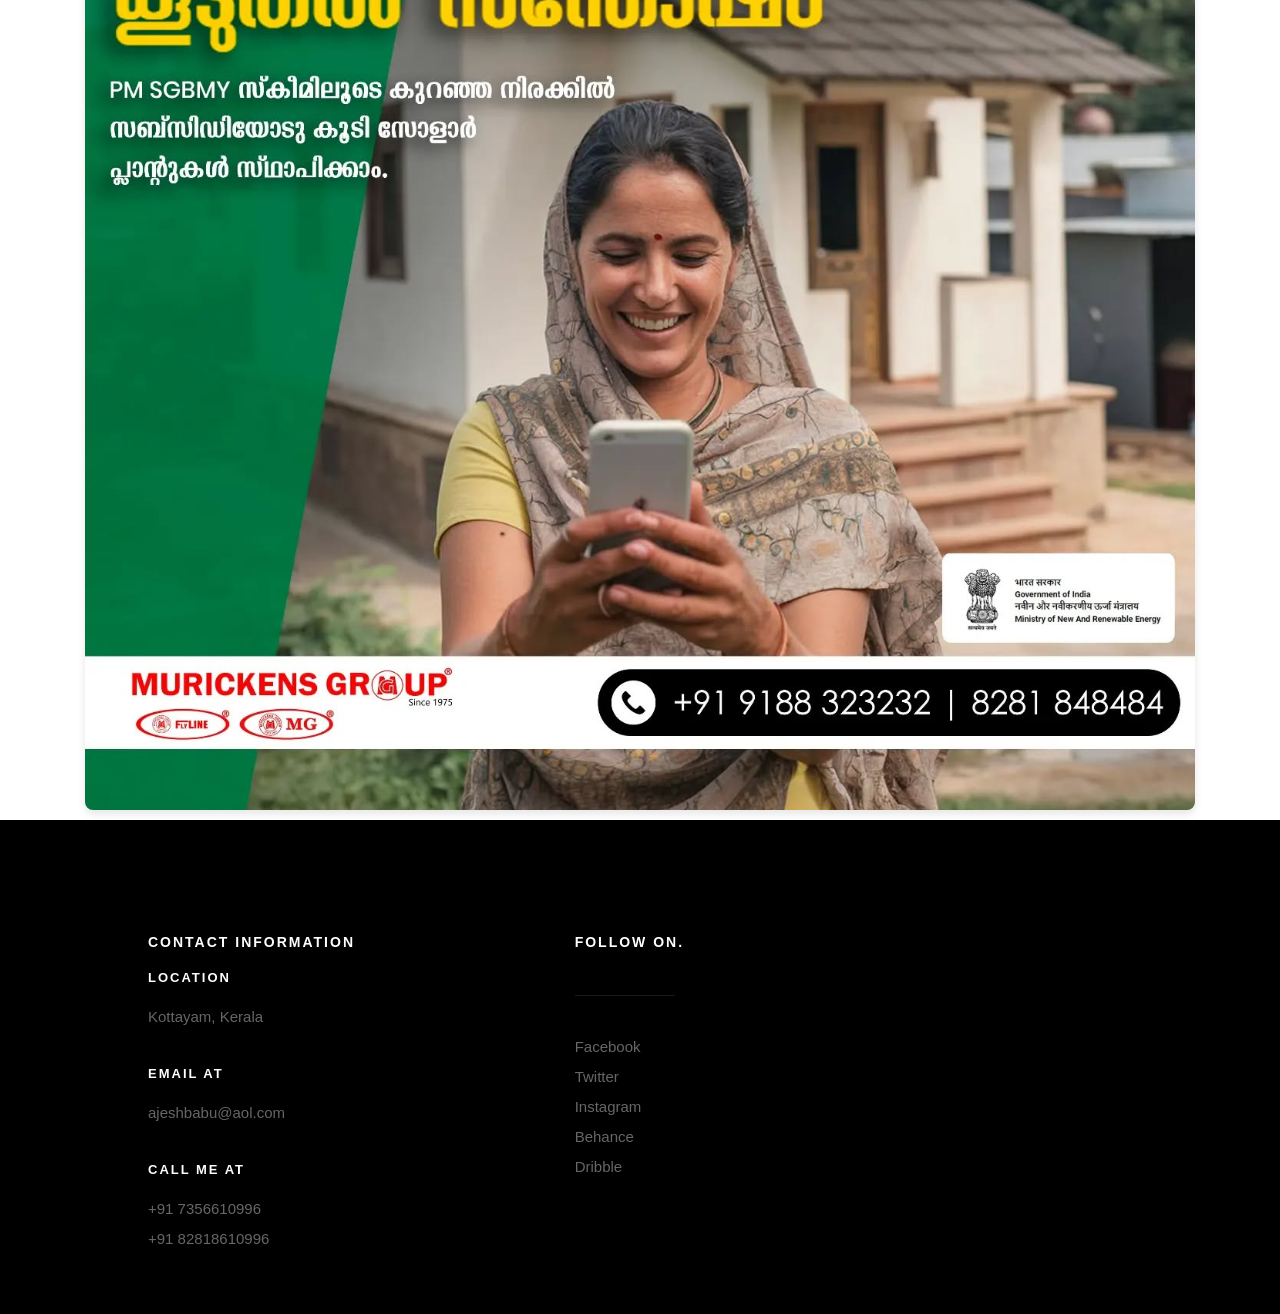
==== commit 2682a8fb: "Update index.html" ====
--- a/index.html
+++ b/index.html
@@ -320,18 +320,19 @@
 
 		   <h5>Portfolio</h5>
 		   <h1>Check Out Some of My Works.</h1><br>
+		     <h3 class="animate-this">Website</h3><br>
  <div class="gallery">
  <div class="gallery-item">
           <a href="https://solarkerala.com">  <img src="images/portfolio/web3.png" alt="solar kerala by murickens group"></a>
         </div>
         <div class="gallery-item">
-            <a href="https://solarpanelkerala.com">  <img src="images/portfolio/web2.png" alt="murickens group website "></a>
-        </div>
-        <div class="gallery-item">
-            <a href="https://muricken.com">  <img src="images/portfolio/web1.png" alt="website"></a>
+            <a href="https://solarpanelkerala.com">  <img src="images/portfolio/web1.png" alt="murickens group website "></a>
+        </div>
+        <div class="gallery-item">
+            <a href="https://muricken.com">  <img src="images/portfolio/web2.png" alt="website"></a>
         </div>
  <br>
-
+  <h3 class="animate-this">Social Media Post</h3>
    
         <div class="gallery-item">
             <img src="images/portfolio/1.jpg" alt="Image 1">
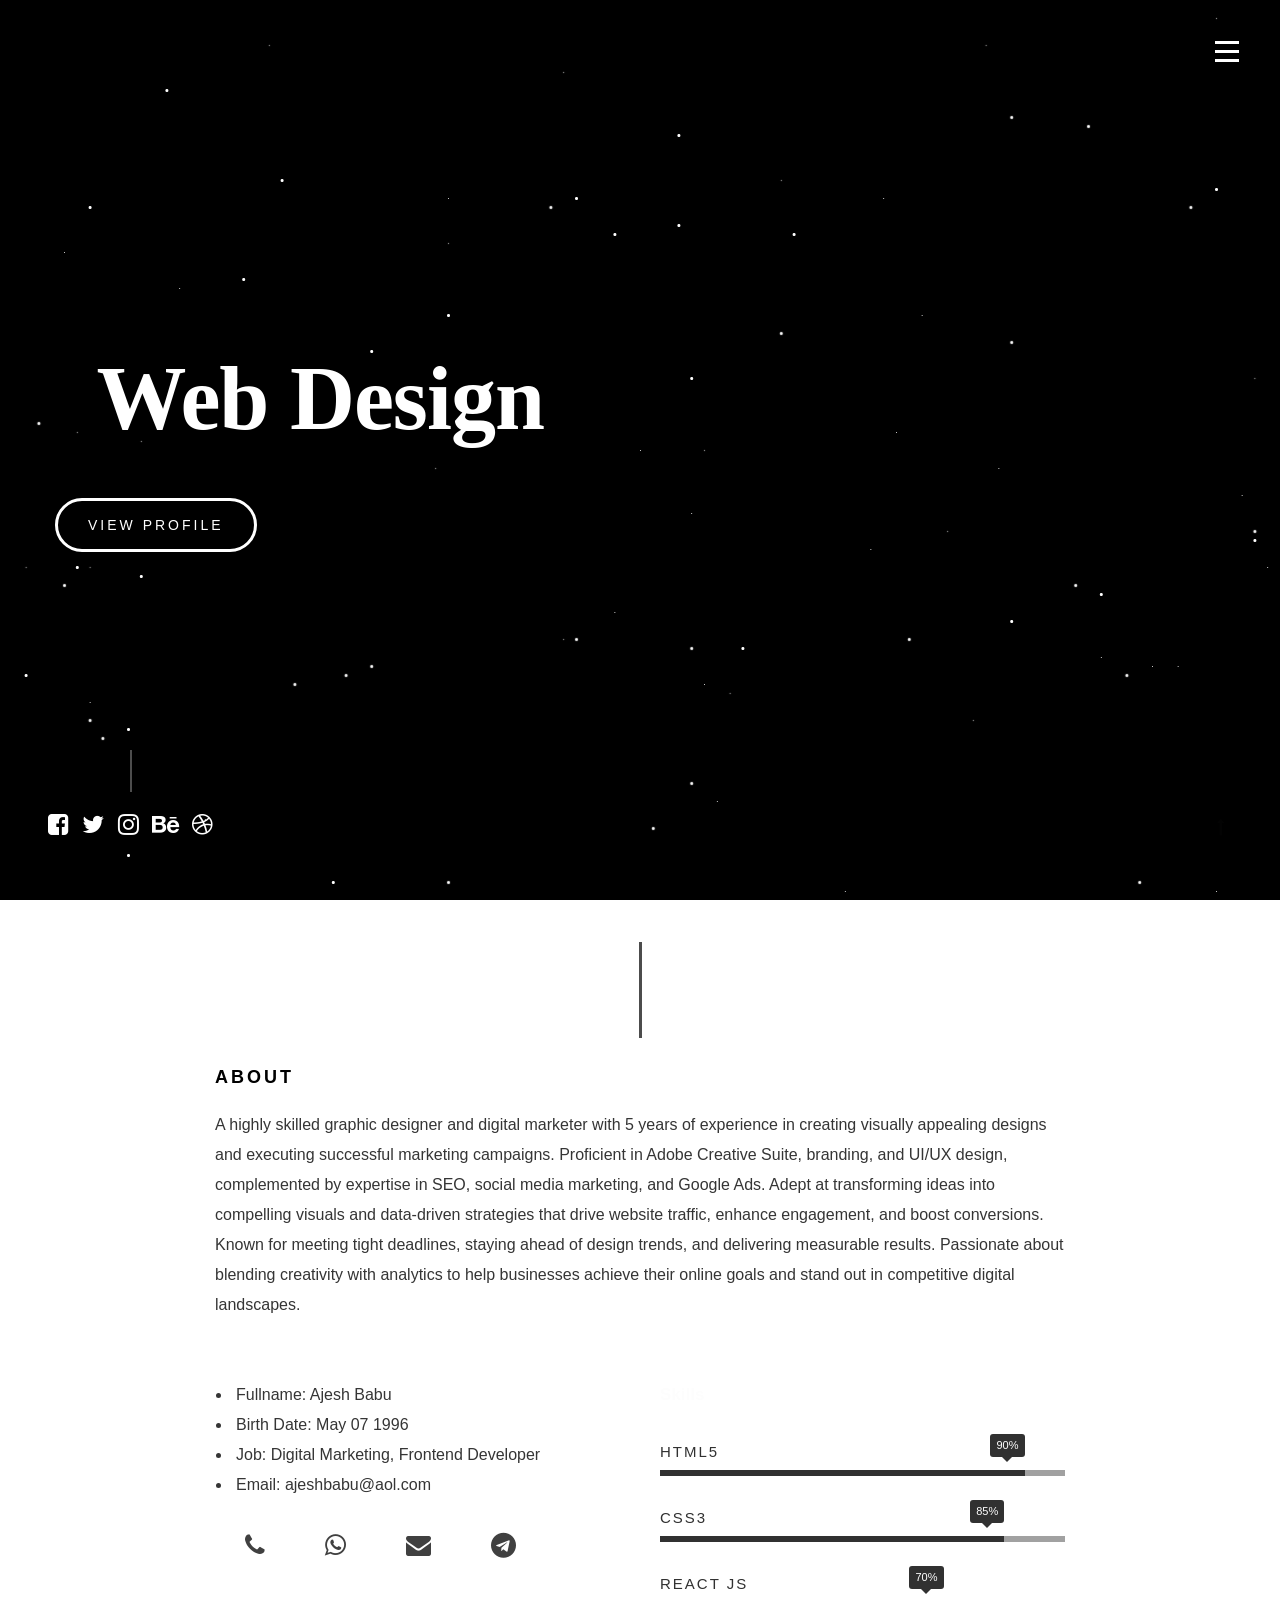
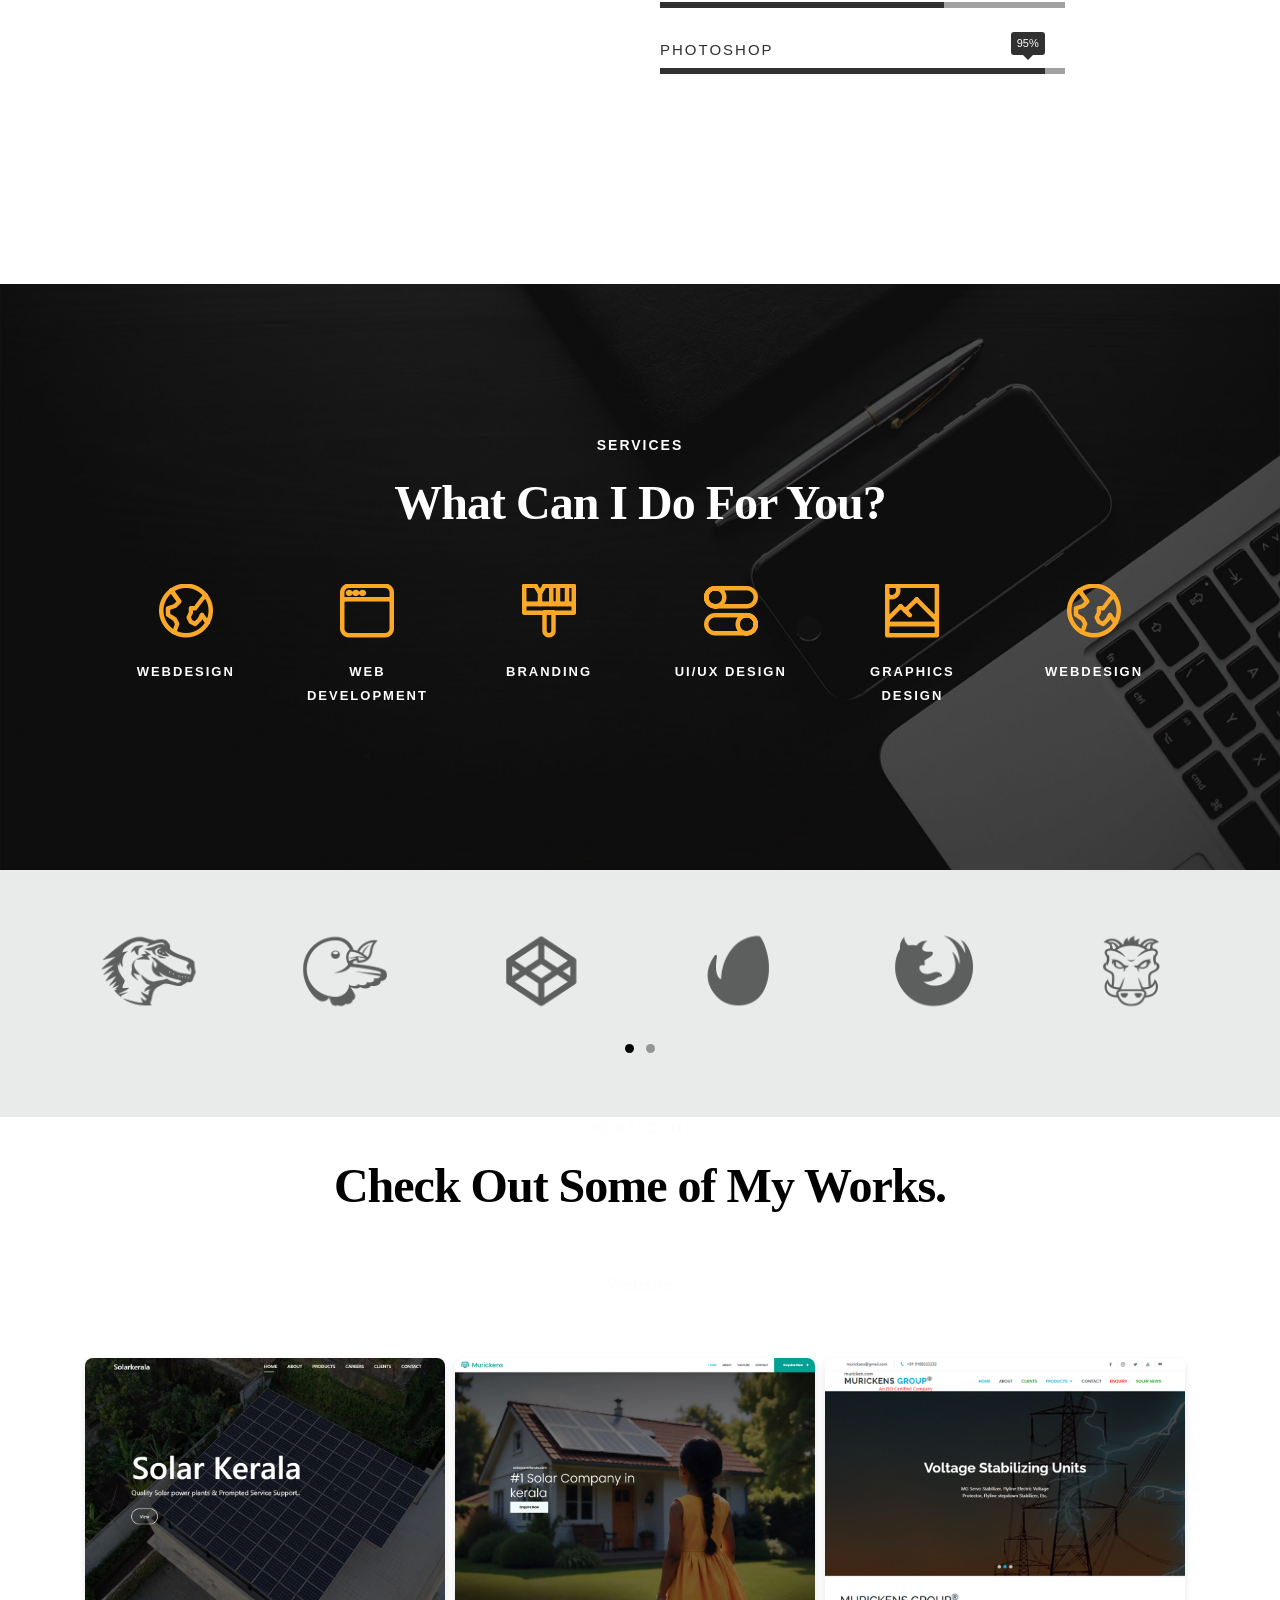
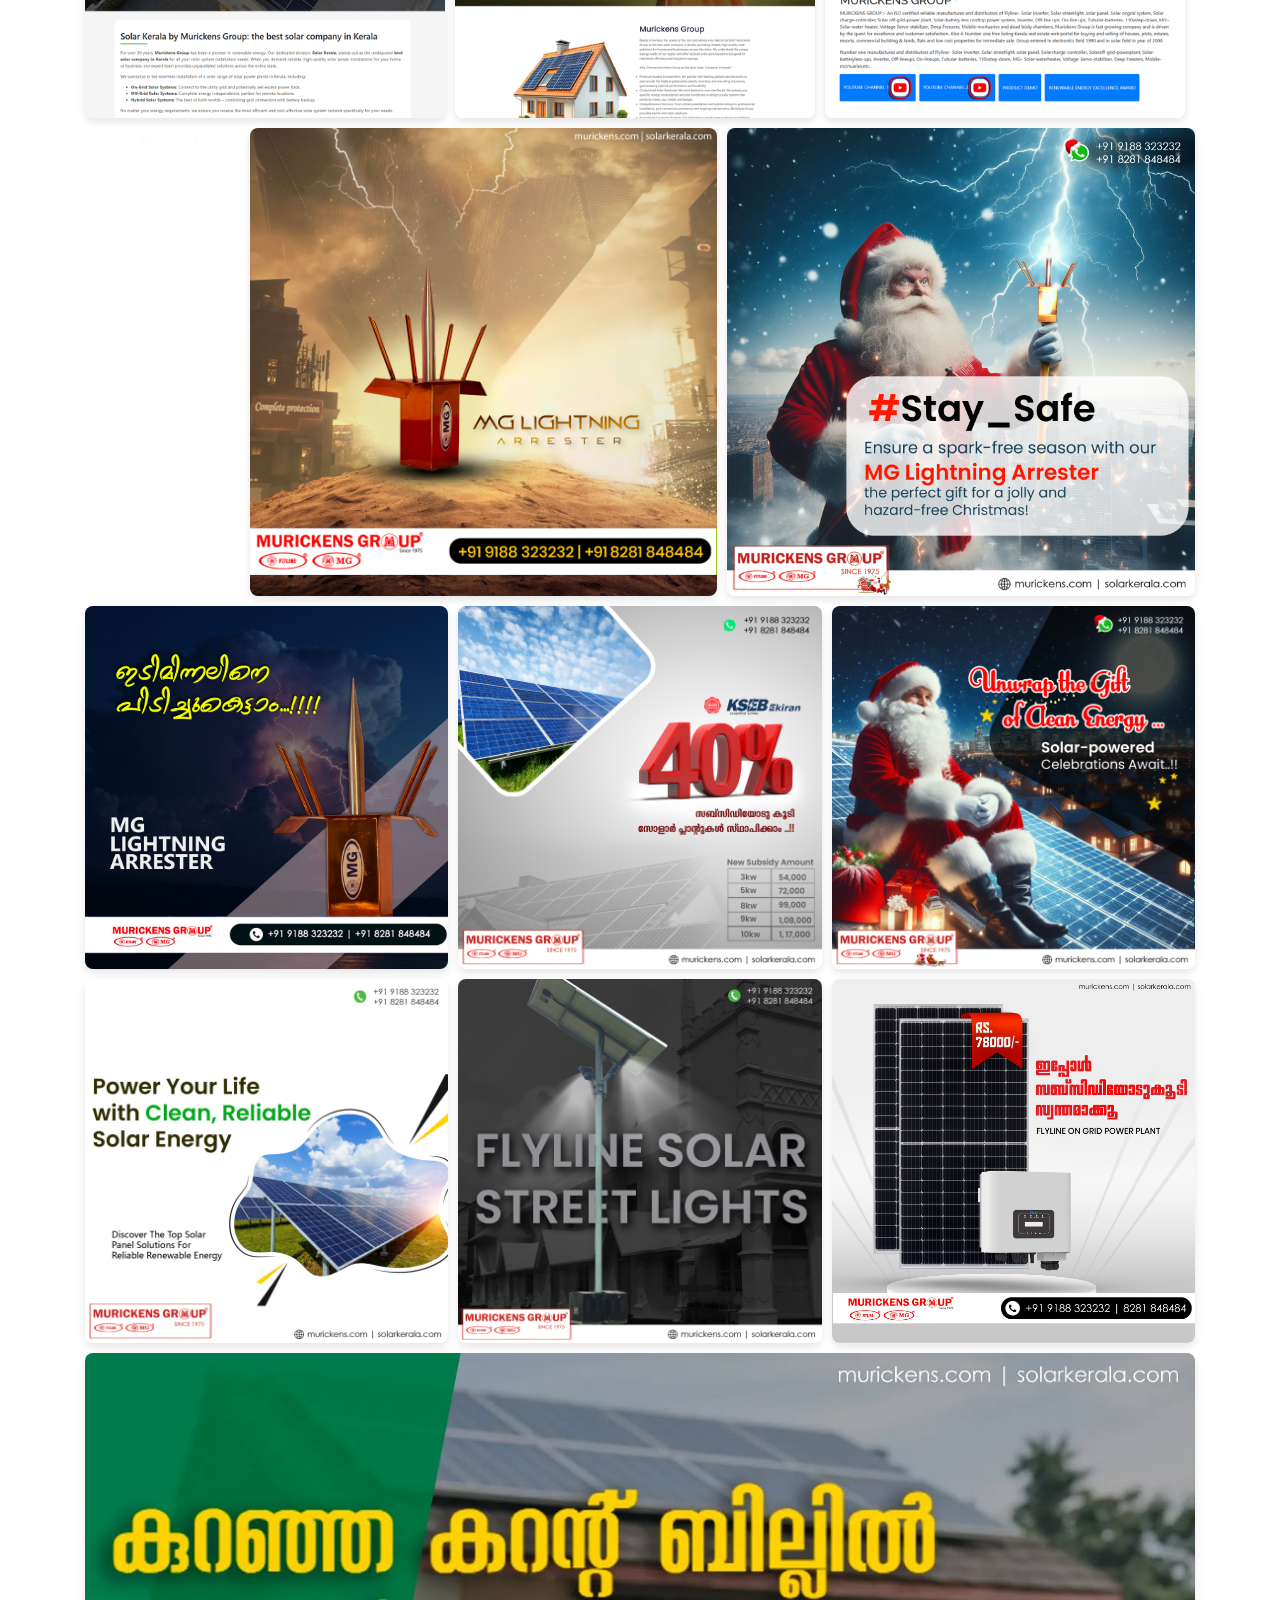
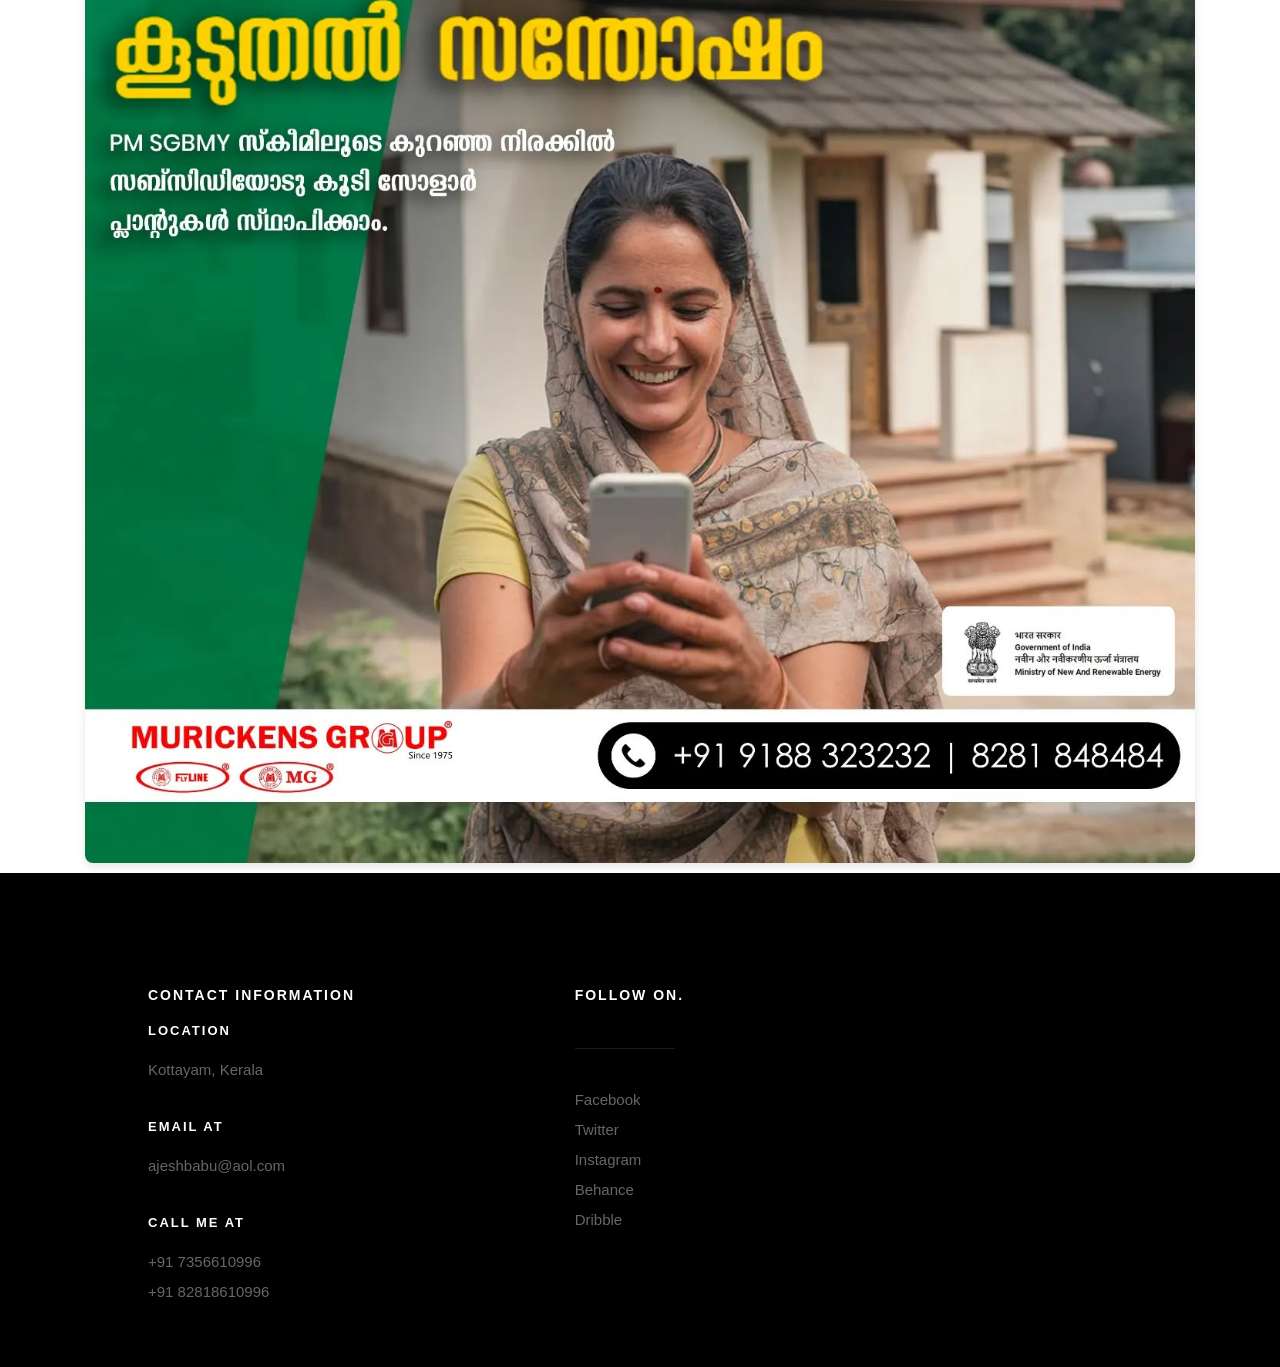
==== commit 2684c9c4: "Update index.html" ====
--- a/index.html
+++ b/index.html
@@ -320,7 +320,7 @@
 
 		   <h5>Portfolio</h5>
 		   <h1>Check Out Some of My Works.</h1><br>
-		     <h3 class="animate-this">Website</h3><br>
+		     <h4 class="animate-this">Website</h4><br>
  <div class="gallery">
  <div class="gallery-item">
           <a href="https://solarkerala.com">  <img src="images/portfolio/web3.png" alt="solar kerala by murickens group"></a>
@@ -332,7 +332,7 @@
             <a href="https://muricken.com">  <img src="images/portfolio/web2.png" alt="website"></a>
         </div>
  <br>
-  <h3 class="animate-this">Social Media Post</h3>
+  <h4 class="animate-this">Social Media Post</h4><br>
    
         <div class="gallery-item">
             <img src="images/portfolio/1.jpg" alt="Image 1">
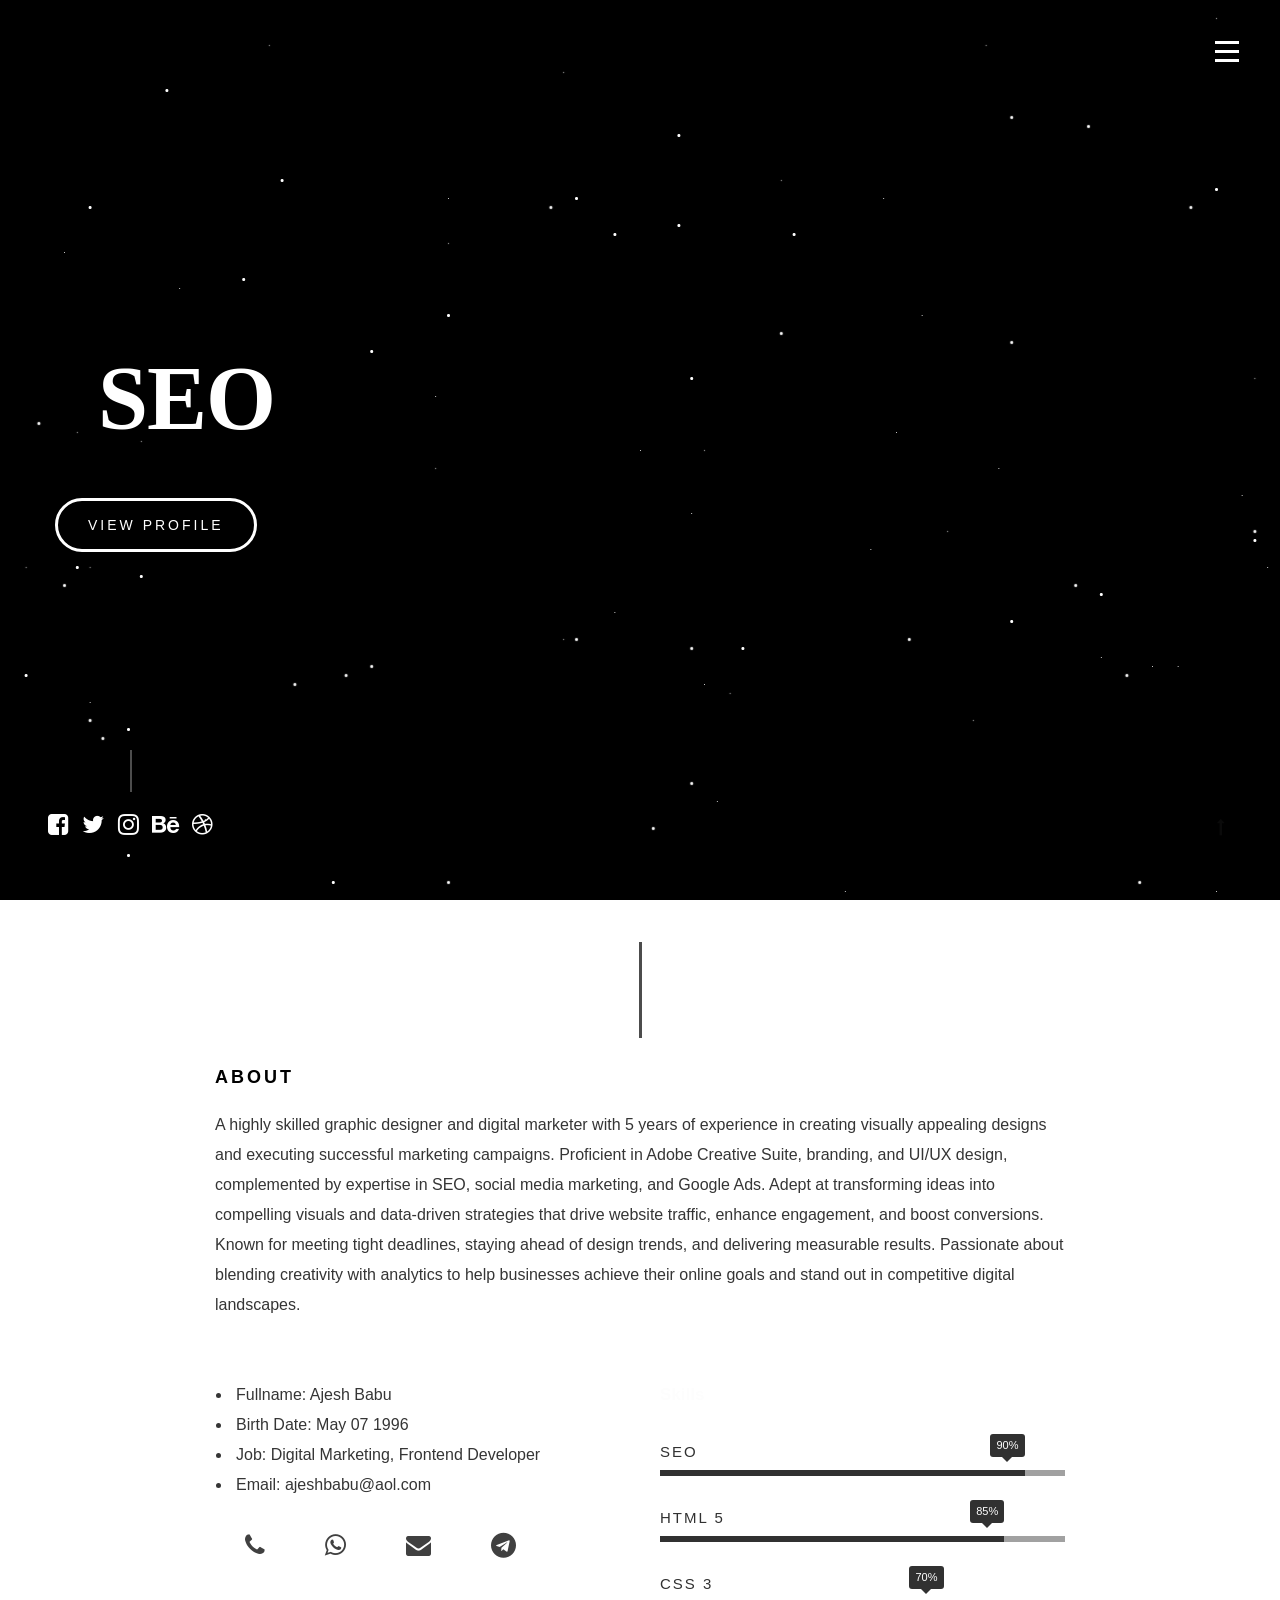
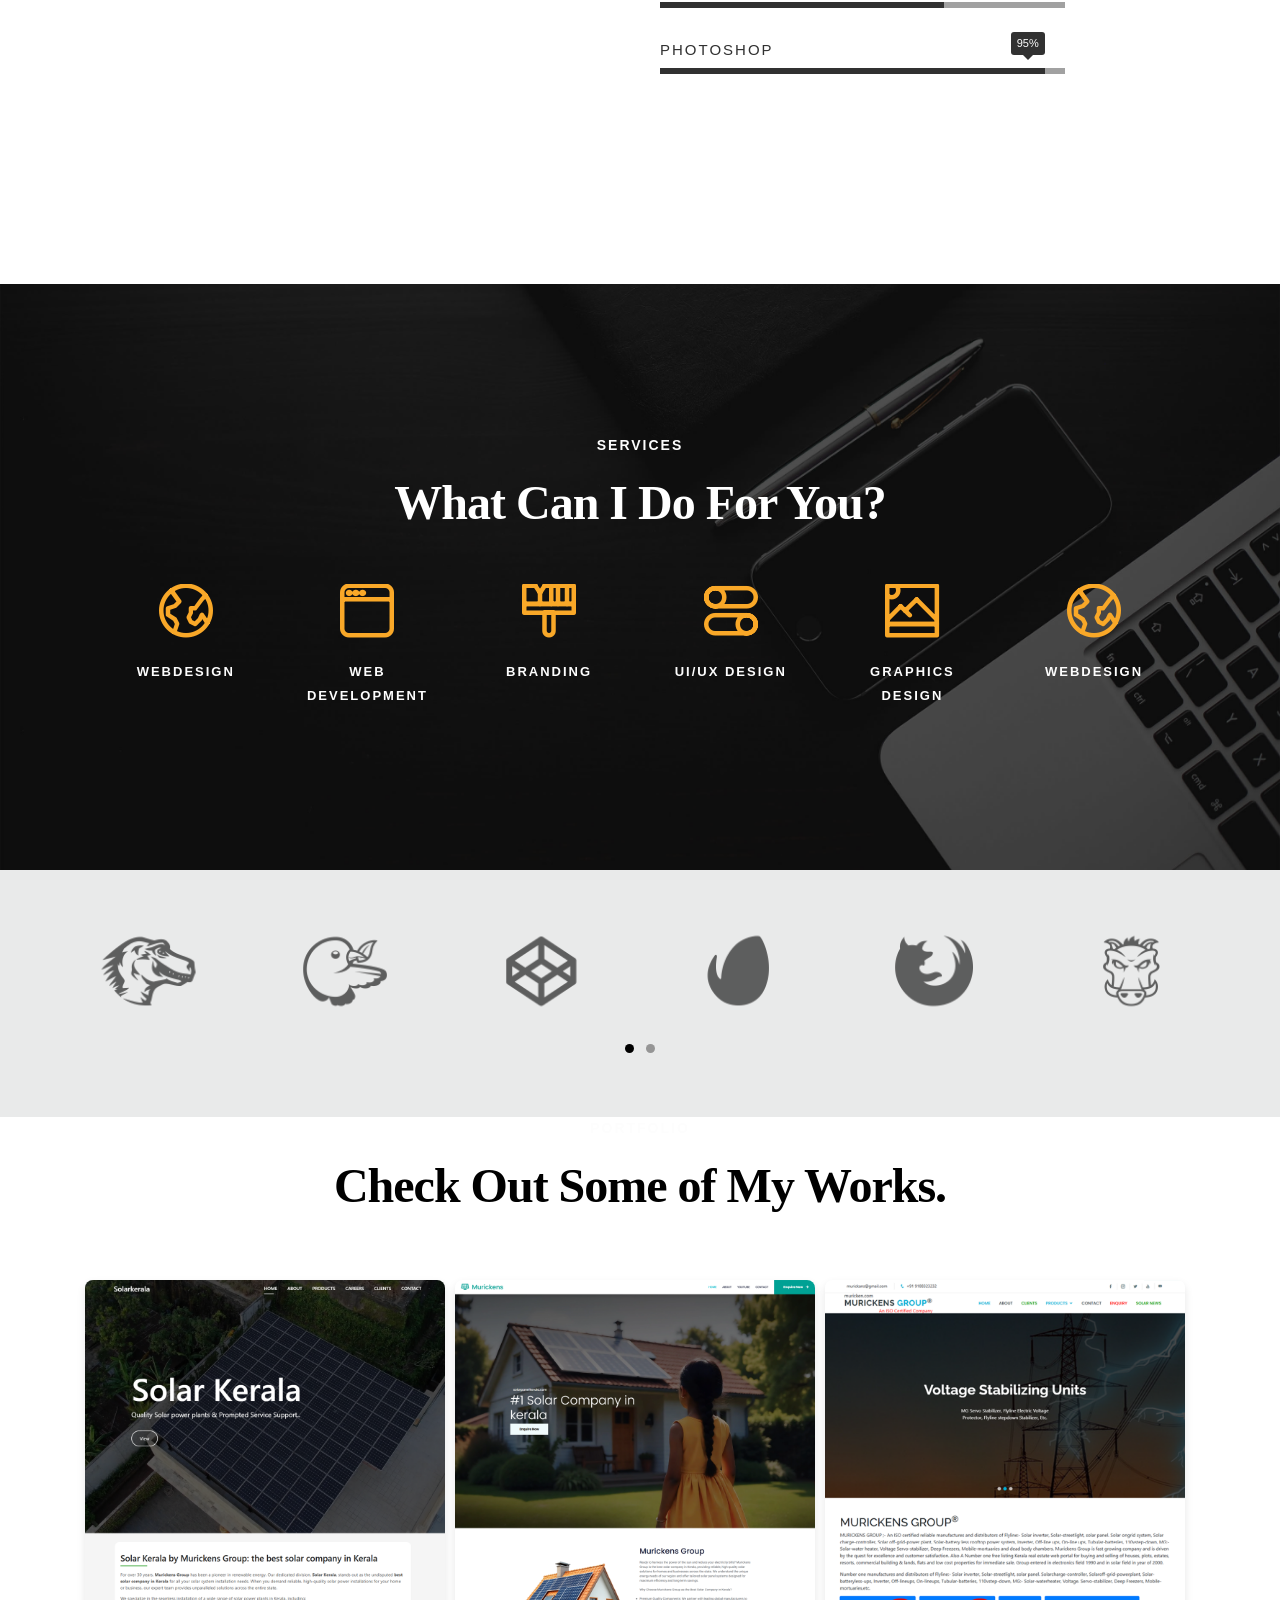
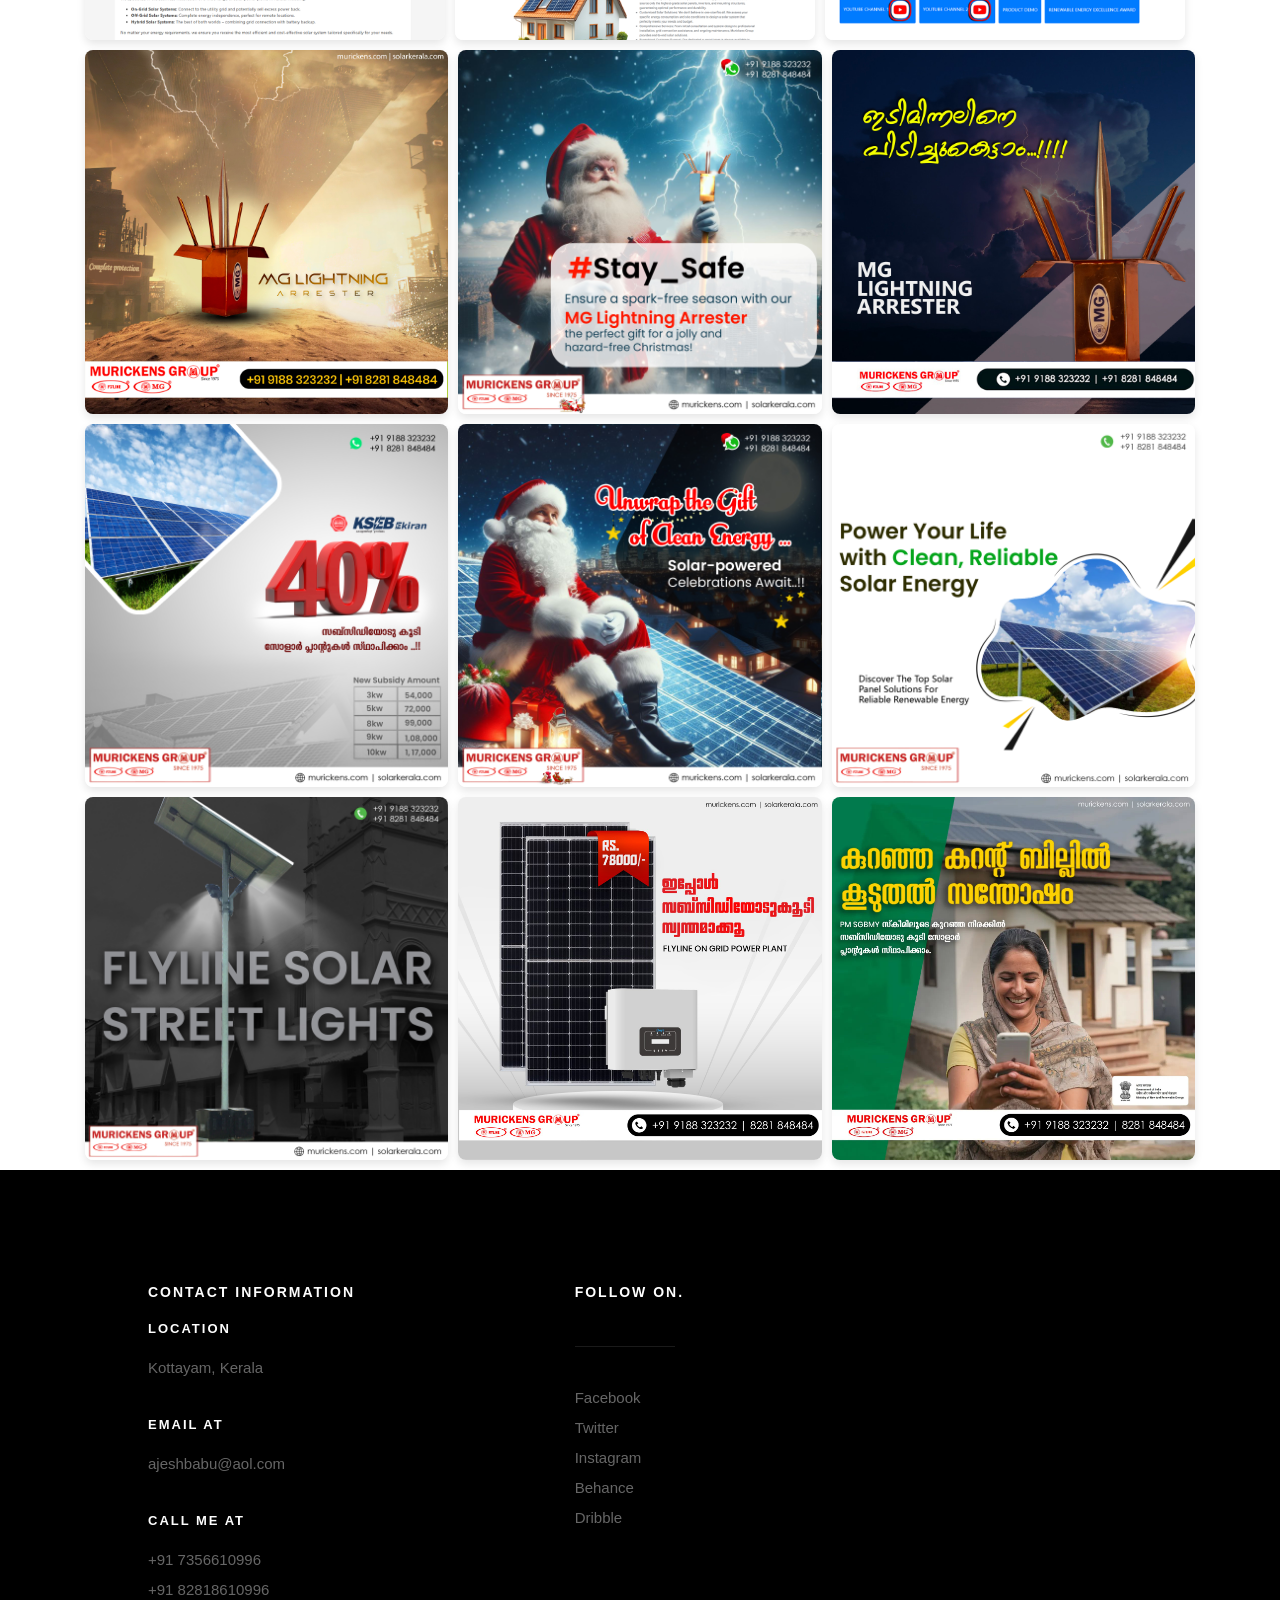
==== commit 8e825f10: "Update index.html" ====
--- a/index.html
+++ b/index.html
@@ -92,7 +92,7 @@
 			</div>
 				    				
 	<h1>&nbsp;
-	<a href=""class="typewrite" data-period="2000" data-type='[ "Web Design", "Graphic Design", "SEO", "SMM" ]'>
+	<a href=""class="typewrite" data-period="2000" data-type='[ "SEO", "SMM", "Web Design", "Graphic Design"  ]'>
 	<span class="wrap"></span>
 	</a>
     </h1>
@@ -173,15 +173,15 @@
 		 <ul class="skill-bars">
 			<li>
 				<div class="progress percent90"><span>90%</span></div>
-				<strong>HTML5</strong>
+				<strong>SEO</strong>
 			</li>
 			<li>
 				<div class="progress percent85"><span>85%</span></div>
-				<strong>CSS3</strong>
+				<strong>HTML 5</strong>
 			</li>
 			<li>
 				<div class="progress percent70"><span>70%</span></div>
-				<strong>React JS</strong>
+				<strong>CSS 3</strong>
 			</li>
 			<li>
 				<div class="progress percent95"><span>95%</span></div>
@@ -320,7 +320,7 @@
 
 		   <h5>Portfolio</h5>
 		   <h1>Check Out Some of My Works.</h1><br>
-		     <h4 class="animate-this">Website</h4><br>
+		    
  <div class="gallery">
  <div class="gallery-item">
           <a href="https://solarkerala.com">  <img src="images/portfolio/web3.png" alt="solar kerala by murickens group"></a>
@@ -332,7 +332,7 @@
             <a href="https://muricken.com">  <img src="images/portfolio/web2.png" alt="website"></a>
         </div>
  <br>
-  <h4 class="animate-this">Social Media Post</h4><br>
+ 
    
         <div class="gallery-item">
             <img src="images/portfolio/1.jpg" alt="Image 1">
